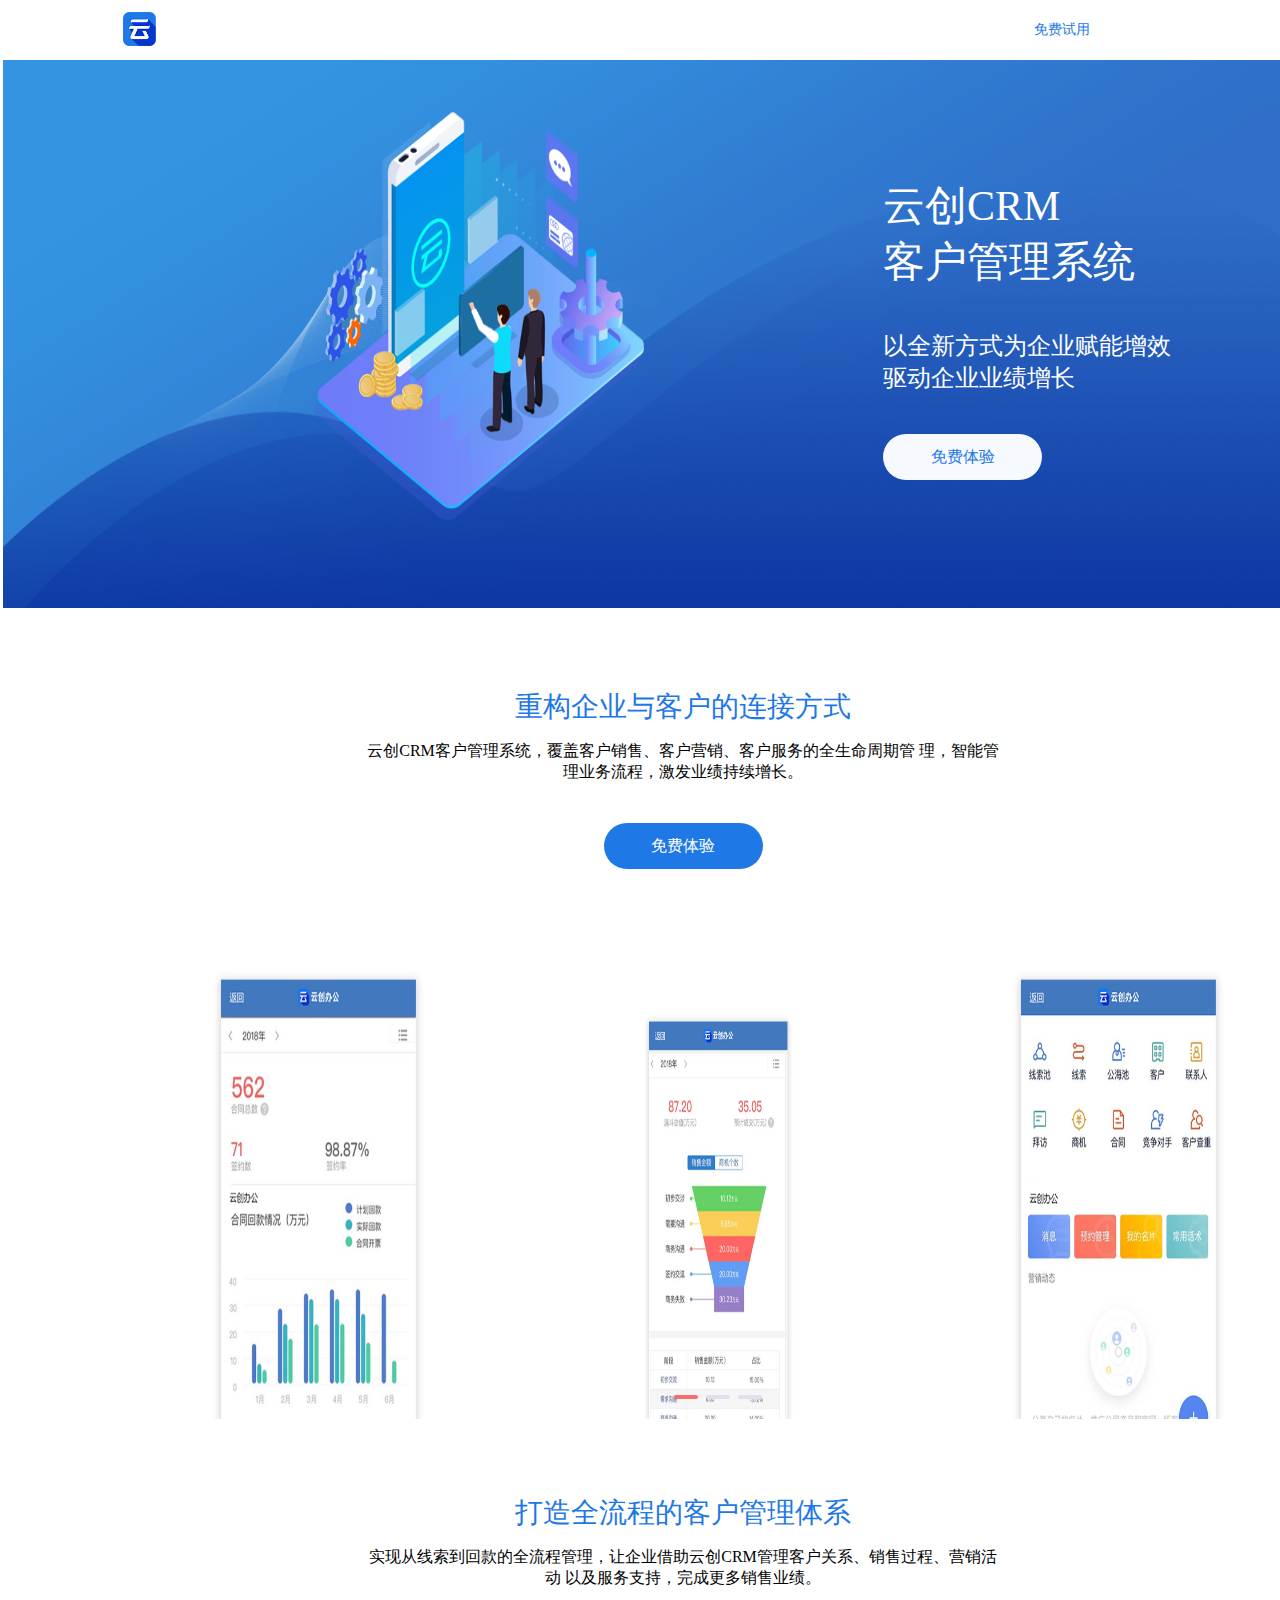
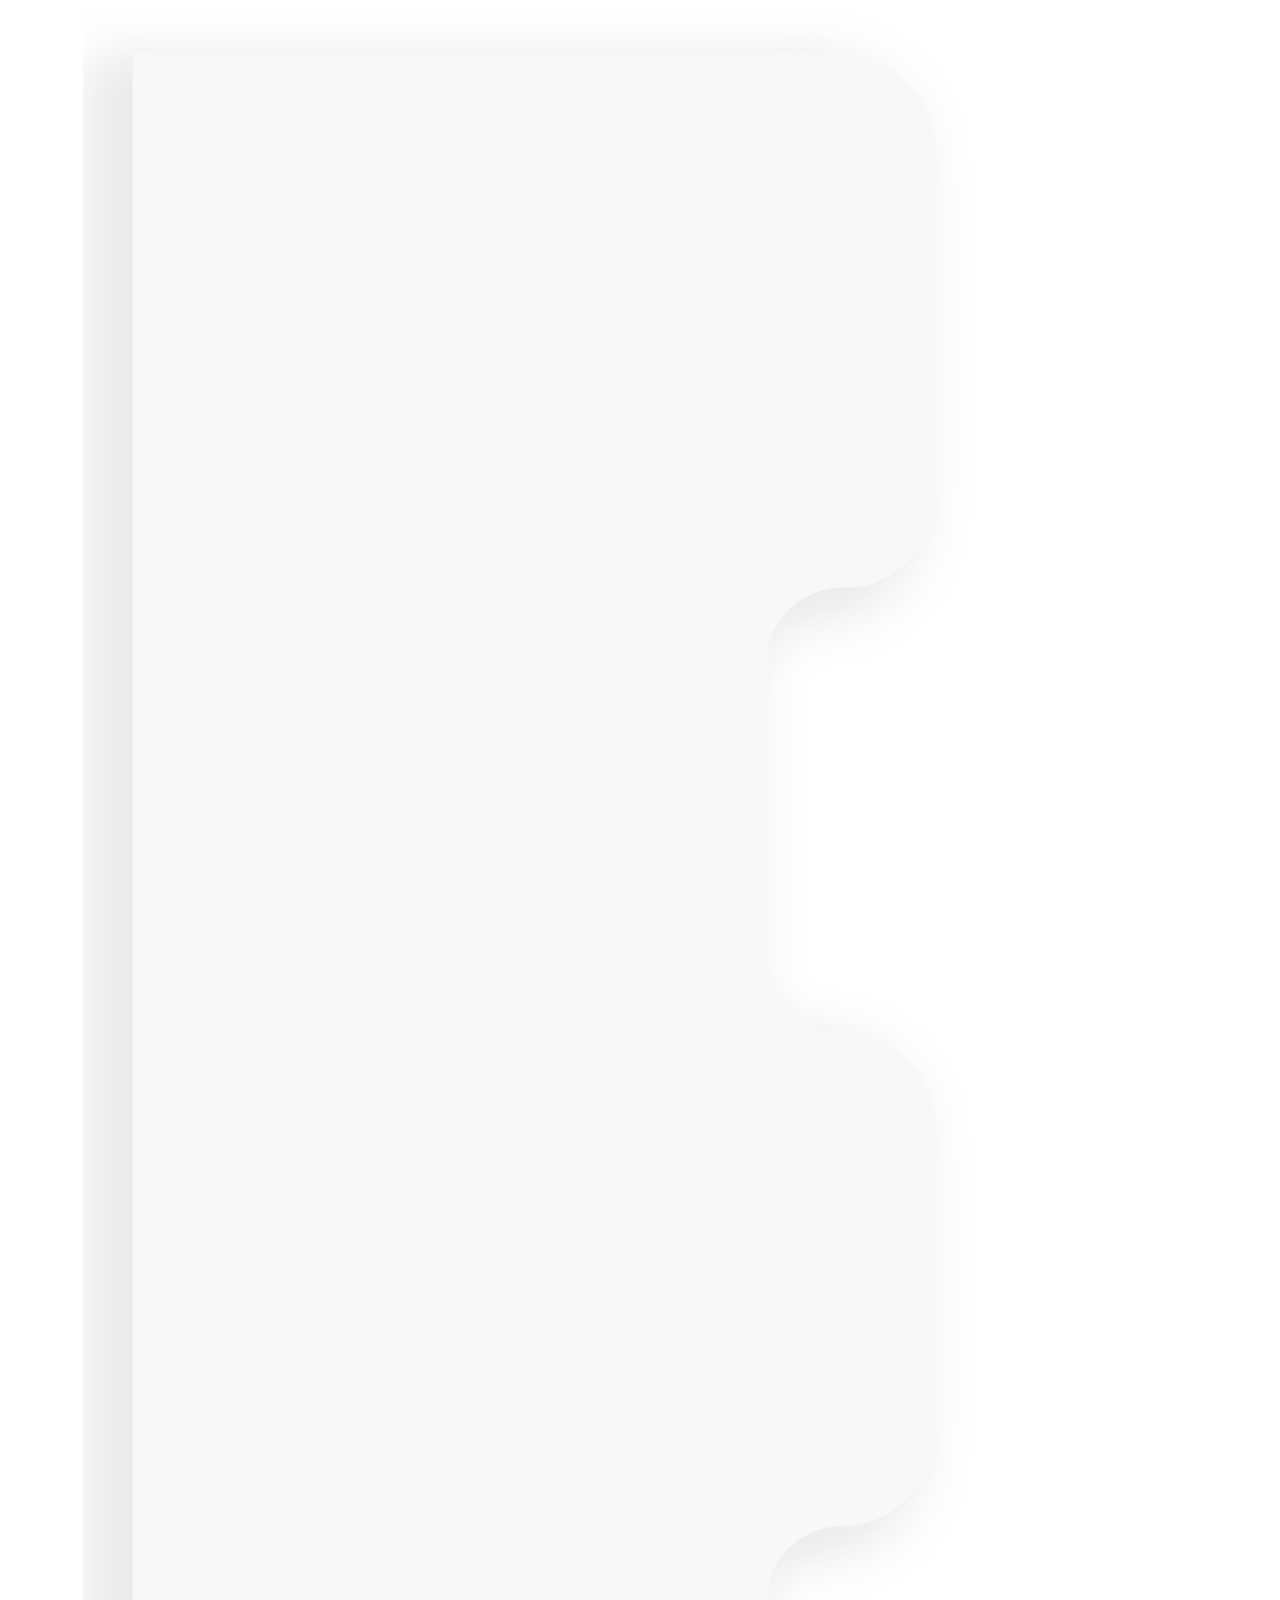
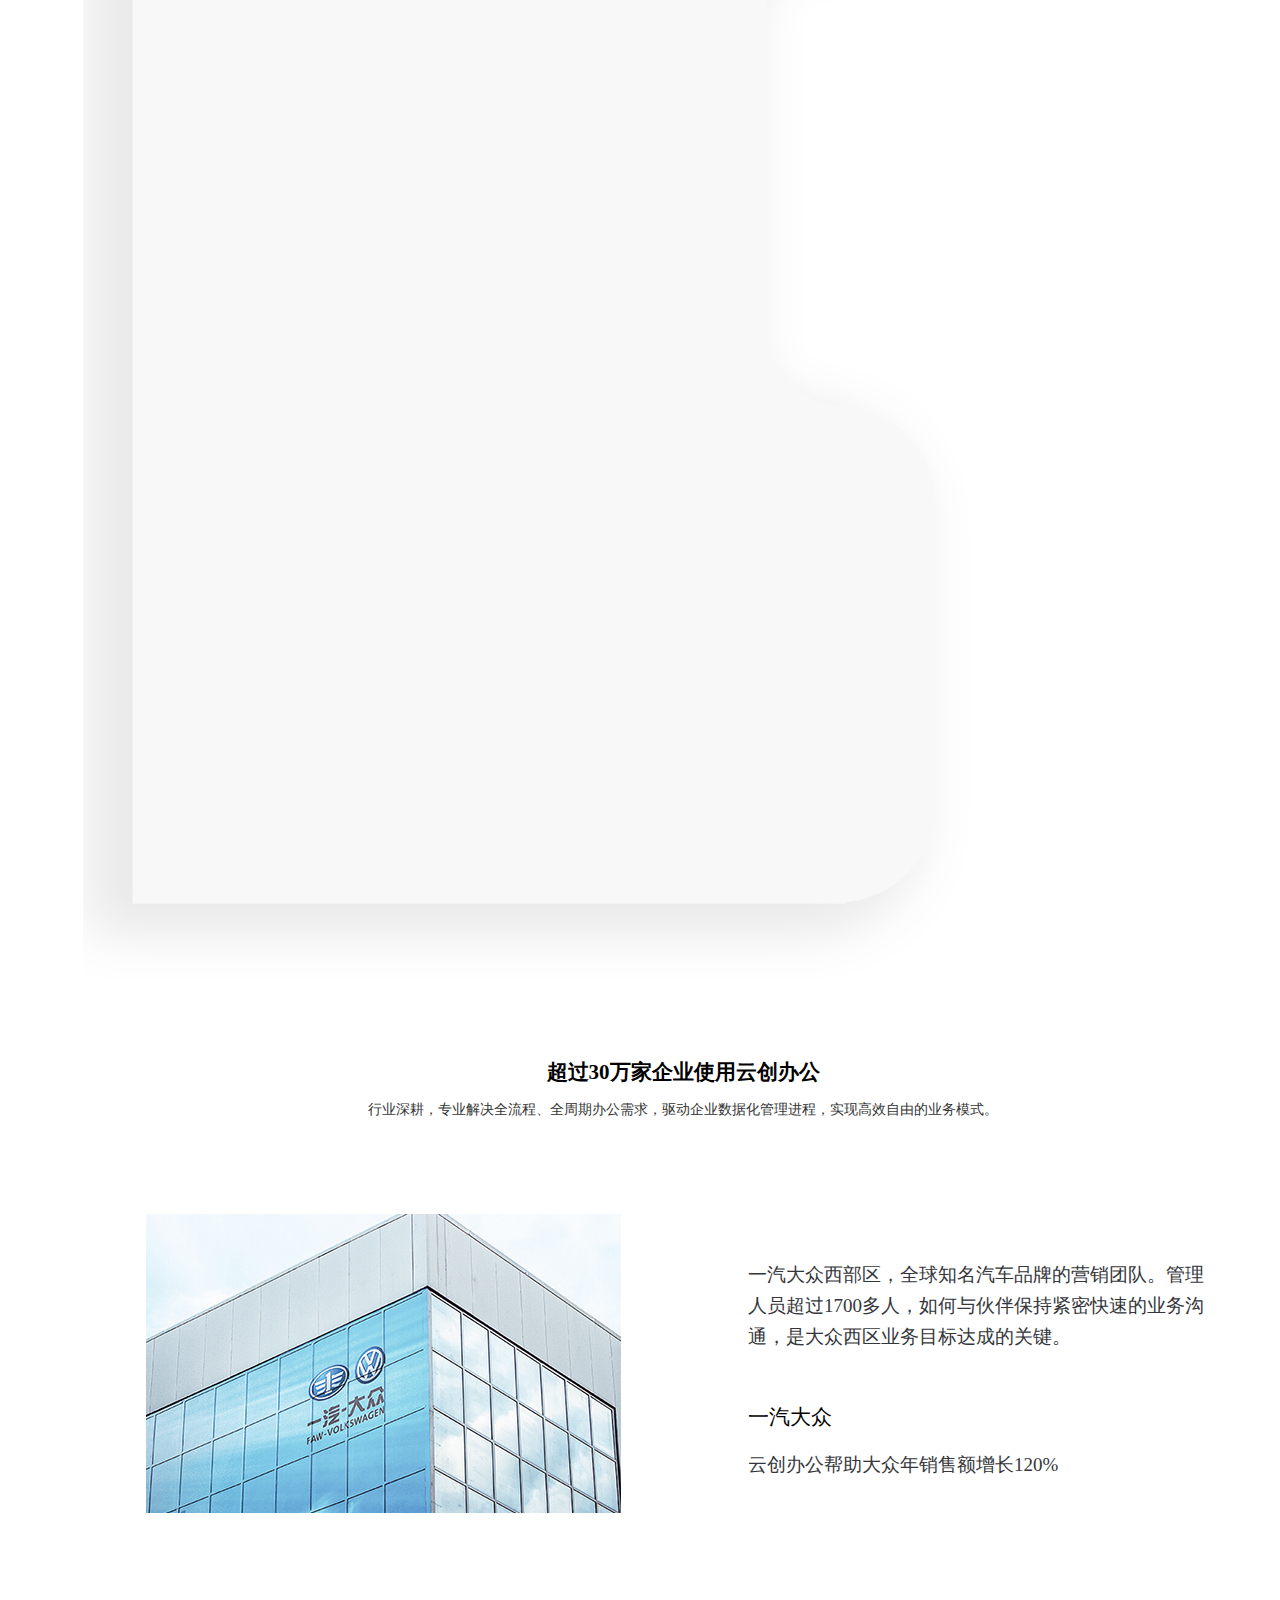
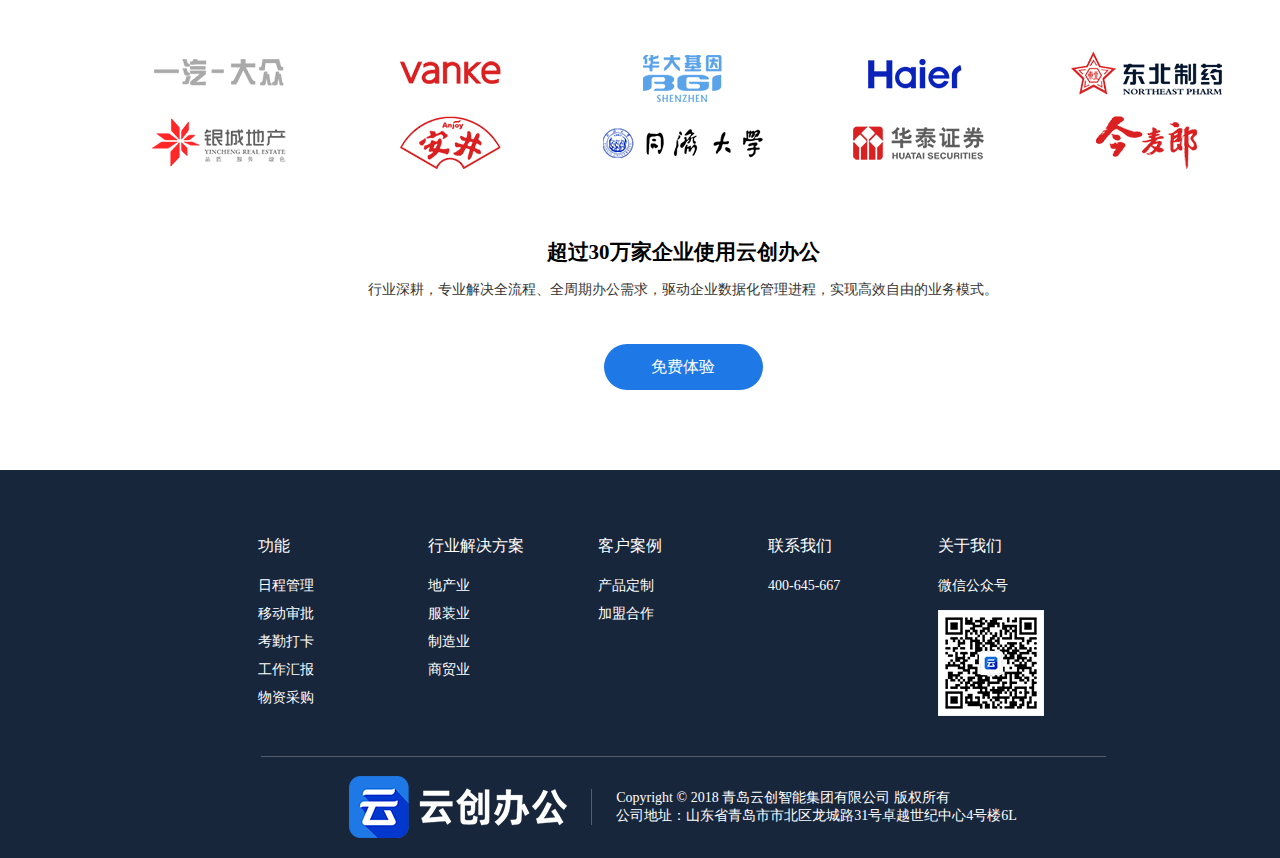
==== CRM.html @ 9870f07f "改布局" ====
<!DOCTYPE html>
<html lang="en">

<head>
    <meta charset="UTF-8">
    <meta name="viewport" content="width=device-width, initial-scale=1.0">
    <meta http-equiv="X-UA-Compatible" content="ie=edge">
    <title>Document</title>
    <link rel="stylesheet" href="css/animate.min.css">
    <link rel="stylesheet" href="css/contentStyle_pc.css">
    <link rel="stylesheet" href="css/swiper.min.css">
    <link rel="stylesheet" href="css/OA.css">
    <link rel="stylesheet" href="css/OA_header.css">
    <link rel="stylesheet" href="css/OA_footer.css">
    <link rel="stylesheet" href="css/style.css">
    <script src="js/swiper.min.js"></script>
    <script src="js/jquery-1.12.4.min.js"></script>
    <!-- <script src="js/swiper3.min.js"></script> -->
    <script src="js/global.js"></script>
    <style>

    </style>
</head>

<body>
    <div class="contianer">
        <div id="header" class="header">
        </div>
        <div class="content" style="background: url('./images/CRM/bg.png') no-repeat;background-size: 100% 100%;">
            <div class="content_title_box">
                <div class="content_title" style="right: 160px">
                    <h2>云创CRM</h2>
                    <h2>客户管理系统</h2>
                    <p>
                        以全新方式为企业赋能增效
                        <br /> 驱动企业业绩增长</p>
                    <a class="primary tiyan_btn" style="background:rgba(246,249,254,1);" href="#">免费体验</a>
                </div>
            </div>
        </div>
        <div class="carousel_bg" style="padding:0;padding-top:40px;position: relative;background: url('#')">
            <h2 class="primary">重构企业与客户的连接方式</h2>
            <p>云创CRM客户管理系统，覆盖客户销售、客户营销、客户服务的全生命周期管
                理，智能管理业务流程，激发业绩持续增长。</p>
            <a href="#" class="bg_primary tiyan_btn" style="color: #fff">免费体验</a>



            <div class="swiper-container-solution">
                <div class="selected-solution">
                    <div>
                        <div class="swiper-container">
                            <div class="solution-cardlist swiper-wrapper">
                                <div class="col-sm-4 swiper-slide" style="padding:0 20px">
                                    <div class="solution-card">
                                        <img src="images/CRM/CRM1.png" width="100%">
                                    </div>
                                </div>
                                <div class="col-sm-4 swiper-slide" style="padding:0 20px">
                                    <div class="solution-card" style="padding:0 20px">
                                        <img src="images/CRM/CRM2.png" width="100%">
                                    </div>
                                </div>
                                <div class="col-sm-4 swiper-slide" style="padding:0 20px">
                                    <div class="solution-card">
                                        <img src="images/CRM/CRM3.png" width="100%">
                                    </div>
                                </div>
                            </div>
                            <div class="swiper-pagination solution-pagination"></div>
                        </div>
                    </div>
                </div>
            </div>
            <!-- <div class="swiper-container">
                    <div class="swiper-wrapper">
                        <div class="swiper-slide"><img src="images/CRM/CRM1.png" alt="" width="100%"></div>
                        <div class="swiper-slide"><img src="images/CRM/CRM2.png" alt="" width="100%"></div>
                        <div class="swiper-slide"><img src="images/CRM/CRM3.png" alt="" width="100%"></div>
                    </div>
                     如果需要分页器  
                    <div class="swiper-pagination"></div>
                </div> -->


            <h2 class="primary">打造全流程的客户管理体系</h2>
            <p>实现从线索到回款的全流程管理，让企业借助云创CRM管理客户关系、销售过程、营销活动
                以及服务支持，完成更多销售业绩。</p>
            <script>
                $(function () {
                    new Swiper(".swiper-container", {

                        //默认功能属性
                        speed: 300,
                        slidesPerView: 3,
                        spaceBetween: 0,
                        slidesPerGroup: 1,
                        loop: true,
                        autoplay: true,

                        //分页索引
                        pagination: {
                            el: ".swiper-pagination",
                            clickable: true
                        }
                    });
                })
                
                // var mySwiper = new Swiper('.swiper-container', {
                //     // direction: 'vertical', // 垂直切换选项
                //     loop: true, // 循环模式选项
                //     autoplay: true,
                //     // 如果需要分页器
                //     pagination: {
                //         el: '.swiper-pagination',
                //         type: 'bullets',
                //         progressbarOpposite: true,
                //     },

                //     // 如果需要前进后退按钮
                //     navigation: {
                //         nextEl: '.swiper-button-next',
                //         prevEl: '.swiper-button-prev',
                //     },
                //     // slidesOffsetBefore : 100,
                //     slidesPerView: 2,
                //     centeredSlides: true,
                //     onSlideChangeEnd: function (swiper) {
                //         alert(swiper.activeIndex) //切换结束时，告诉我现在是第几个slide
                //     }
                // })
            </script>
        </div>
        <div class="OA_detail_container">
            <div class="OA_detail"
                style="background: url('./images/index/reserve.png') no-repeat 0% 0%;background-size: 80% 100%;">
                <div class="OA_card OA_reverse">
                    <div class="OA_card_left opcity" id="rightout1">
                        <img src="images/CRM/left1.png">
                        <h2 class="OA_title">客户信息</h2>
                        <p class="OA_subtitle">集中管理更安全</p>
                        <p class="OA_content">
                            客户360°全景画像，可集中管理客户
                            以及相关联系人，方便分析销售机会
                        </p>
                    </div>
                    <div class="opcity" id="leftout1">
                        <img src="images/CRM/right1.png">
                    </div>
                </div>

                <div class="OA_card OA_reverse">
                    <div class="opcity" id="rightout2">
                        <img src="images/CRM/right2.png">
                    </div>
                    <div class="OA_card_left opcity" id="leftout2">
                        <img src="images/CRM/left2.png">
                        <h2 class="OA_title">销售线索</h2>
                        <p class="OA_subtitle">智能寻找有效率</p>
                        <p class="OA_content">
                            自动化追踪线索发展进度，寻找并审
                            查线索，全程可追溯，提升销售效率
                        </p>
                    </div>

                </div>
                <div class="OA_card OA_reverse">
                    <div class="OA_card_left opcity" id="rightout3">
                        <img src="images/CRM/left3.png">
                        <h2 class="OA_title">销售商机</h2>
                        <p class="OA_subtitle">有效跟踪推进快</p>
                        <p class="OA_content">自定义客户标签，有效追踪商机进展，
                            推进快速结单，实现销售精细化管理 </p>
                    </div>
                    <div class="OA_card_right opcity" id="leftout3">
                        <img src="images/CRM/right3.png">
                    </div>
                </div>
                <div class="OA_card OA_reverse">
                    <div class="opcity" id="rightout4">
                        <img src="images/CRM/right4.png">
                    </div>
                    <div class="OA_card_left opcity" id="leftout4">
                        <img src="images/CRM/left4.png">
                        <h2 class="OA_title">快速跟进</h2>
                        <p class="OA_subtitle">客户服务有节奏</p>
                        <p class="OA_content">可设置工作流规则，快速响应来自
                            客户的服务
                            请求，流程自动化，更易把控销售节奏</p>
                    </div>

                </div>
                <div class="OA_card OA_reverse">
                    <div class="OA_card_left opcity" id="rightout5">
                        <img src="images/CRM/left5.png">
                        <h2 class="OA_title">订单管理</h2>
                        <p class="OA_subtitle">结单回款有保障</p>
                        <p class="OA_content">可灵活创建管理订单，追溯历史
                            数据，确保产品交付和数据准确
                            推进快速结单 </p>
                    </div>
                    <div id="leftout5" class="opcity">
                        <img src="images/CRM/right5.png">
                    </div>
                </div>
            </div>
        </div>
        <div id="footer"></div>
    </div>
</body>

</html>
---- css/contentStyle_pc.css ----
/*@font-face {*/
/*  font-family: 'azoft-sans';*/
/*  src: url('../fonts/azoft-sans.ttf');*/
/*  src: url('../fonts/azoft-sans.ttf') format('truetype')*/
/*}*/

/*@font-face {*/
/*  font-family: 'DIN';*/
/*  src: url('../fonts/DIN-Regular.otf');*/

/*}*/

/*@font-face {
  font-family: 'RockwellStd';
  src: url('../fonts/RockwellStd.otf');
  src: url('../fonts/RockwellStd.otf') format('otf')
}*/

body,div,dl,dt,dd,ul,ol,li,h1,h2,h3,h4,h5,h6,pre,code,form,fieldset,legend,input,button,textarea,p,blockquote,th,td {
  margin: 0;
  padding: 0;
}

html,
body {
  position: relative;
  height: 100%;
  font-family: "Microsoft YaHei", "微软雅黑";
  font-weight: 100;
}

body {
  font-size: 14px;
  color: #333;
  min-width: 1366px;
  margin: 0;
  padding: 0;
}
.main{
  margin: 0 auto;
  min-width: 1200px;
}
li {
  list-style: none
}

img {
  border: 0;
  vertical-align: middle
}

table {
  border-collapse: collapse;
  border-spacing: 0
}

p {
  word-wrap: break-word
}

a {
  color: #fff;
  text-decoration: none;
}

a:hover {
  text-decoration: none;
}

.fl {
  float: left;
}

.fr {
  float: right;
}

.clear:after {
  display: block;
  clear: both;
  content: "";
  visibility: hidden;
  height: 0
}

.clearfix:after {
  content: ".";
  display: block;
  height: 0;
  clear: both;
  visibility: hidden;
}

.clearfix {
  *zoom: 1;
}
.first_banner{ width:100%; height:900px; margin:0 auto; position:relative; overflow:hidden; }
.wisdom_box{ width: 100%;background-image:url(../images/wisdom_bg.png);
  background-repeat:no-repeat;background-position:center center; }
.wisdom_box .internal{ width: 90%; margin: 0 auto; padding: 40px 0 60px 0;}
.wisdom_box .internal h1{color: #000; font-size: 50px; font-weight: normal; text-align: center; padding: 30px 0;}
.wisdom_box .internal .i_list{ width: 100%; margin: 0 auto; padding: 40px 0; overflow: hidden;}
.wisdom_box .internal .i_list ul{}
.wisdom_box .internal .i_list ul li{ width: 20%; padding: 35px 0; float: left;}
.wisdom_box .internal .i_list ul li p{ width: 50%; height: 100px; margin: 0 auto; text-align: center;
  -webkit-display:flex;
  display:flex;
  -webkit-align-items:center;
  align-items:center;
  -webkit-justify-content:center;
  justify-content:center;
}
.wisdom_box .internal .i_list ul li p img{
  transition: all 0.3s linear;
  -webkit-transform: rotateY(0deg);
  -moz-transform: rotateY(0deg);
  -ms-transform: rotateY(0deg);
  transform: rotateY(0deg);
}
.wisdom_box .internal .i_list ul li p:hover img{
  transition: all 0.3s linear;
  -webkit-transform: rotateY(180deg);
  -moz-transform: rotateY(180deg);
  -ms-transform: rotateY(180deg);
  transform: rotateY(180deg);
}
.wisdom_box .internal .i_list ul li span{ width: 100%; margin: 0 auto; padding-top: 15px; font-size: 30px; color: #737B86; display: block; text-align: center;}
.wisdom_box .wis_btn{ background-color: #3171CF; width: 250px; margin: 0 auto; padding: 10px; text-align: center;}
.wisdom_box .wis_btn label{ margin: 0 auto; padding-left: 60px; font-size: 30px;background-image:url(../images/jiantou.png);
  background-repeat:no-repeat;background-position:6px 6px; background-size:45px 28px; color: #fff;}
.advantage_box{ width: 100%; height: 924px; margin: 0 auto; overflow: hidden;}
.advantage_box h1{ text-align: center; font-size: 50px; font-weight: normal; padding: 30px 0;}

.advantage_box .swiper-pagination-bullet{ width: 15px; height:15px;border-radius:100%; margin: 20px 15px !important; opacity:.7; background-color: #fff;}
.advantage_box .swiper-pagination-bullet.swiper-pagination-bullet-active{ background-color: #16d0ff;}
.advantage_box .swiper-pagination{left: 50px; padding-top: 20%; right: auto; top: 0; height: 100%;
transform:translate3d(0,0%,0);
-webkit-transform:translate3d(0,0%,0);
  /*-webkit-display:flex;*/
  /*display:flex;*/
  /*-webkit-align-items:center;*/
  /*align-items:center;*/

}
.advantage_box .swiper-pagination:before{border-right:1px solid #fff; position: absolute;width:2px; height:100%; top:0px; left:20px;content: "";}
#swiper1 .swiper-slide .s_left{ width: 55%; padding-right: 100px; height:100%;
  -webkit-display:flex;
  display:flex;
  -webkit-align-items:center;
  align-items:center;

}
#swiper1 .swiper-slide .s_left .content{ width: 100%; display: block; color: #fff;}
#swiper1 .swiper-slide .s_left .content h1{ width: 100%; text-align: right; font-size: 50px; font-weight: normal;}
#swiper1 .swiper-slide .s_left .content h2{width: 100%;text-align: right; font-size: 30px; padding: 30px 0; font-weight: normal;}
#swiper1 .swiper-slide .s_left .content label{ float: right; border:1px solid #CFE0E8;  font-size: 30px; padding: 15px 40px; font-weight: normal;
  text-align: right;
}
.scenario_box{ width: 100%;  margin: 0 auto;}
.scenario_box h1{ text-align: center; font-size: 50px; font-weight: normal; padding: 30px 0;}


#swiper1 .swiper-slide{ padding: 0;}
.scenario_box #swiper3{ width: 100%; height: 900px; background-image:url(../images/scenario_bg.png);
  background-repeat:no-repeat;background-position:center center;}
.scenario_box #swiper3 .swiper-slide{ padding: 0;}
.scenario_box #swiper3 .internal .inte_left{ width: 55%; float: left;}
.scenario_box #swiper3 .internal .inte_left img{ width: 100%;}
.scenario_box #swiper3 .internal .inte_right{ width: 45%; float: left;}
.scenario_box #swiper3 .internal .inte_right h1{ margin-top: 20%; color: #1F242B; font-size: 60px; text-align: center;}
.scenario_box #swiper3 .internal .inte_right h2{ color: #1F242B; font-size: 36px; text-align: center;}

.solution_box{width: 100%; height:900px; margin-top: 50px; background-image:url(../images/solution_bg.png);
  background-repeat:no-repeat;background-position:center center;}
.solution_box h1{  padding: 70px 0 50px 0; color: #fff; font-size: 50px; text-align: center; font-weight: normal;}
.solution_box .sol_list{ width: 1200px; margin: 120px auto 0 auto; overflow: hidden;}
.solution_box .sol_list ul{}
.solution_box .sol_list ul li{ width: 23.333%; padding-left: 10%; float: left;}
.solution_box .sol_list ul li h1{ text-align: left; padding: 0; font-size: 70px;}
.solution_box .sol_list ul li h2{ text-align: left; color: #fff; font-size: 30px; font-weight: normal;}

.s_box{ width: 90%; margin: 100px auto 0 auto; }
#swiper4{ width: 96%; height: 210px;padding: 50px 2%;}
#swiper4 .s_box{ width: 80%; margin: 0 auto;}
#swiper4 .swiper-wrapper{ width: 100%; height: 209px; margin:0 auto;}
#swiper4 .swiper-wrapper .swiper-slide{ padding: 0;}
#swiper4 .swiper-wrapper .swiper-slide img{ width: 100%;}
#swiper4 .swiper-pagination{ bottom:0px !important;}
#swiper4 .swiper-button-prev, #swiper4 .swiper-container-rtl .swiper-button-next{ left: 0;}
#swiper4 .swiper-button-next, #swiper4 .swiper-container-rtl .swiper-button-prev{ right: 0;}

.apply_box{ width: 100%;  margin: 0 auto; padding-bottom: 50px;}
.apply_box h1{ text-align: center; font-size: 50px; font-weight: normal; padding: 30px 0;}
.apply_box .apply_list{ width: 90%; margin: 0 auto; padding: 70px 0; overflow: hidden;}
.apply_box .apply_list ul{}
.apply_box .apply_list ul li{ float: left; width: 20%; position: relative;}
.apply_box .apply_list ul li:before{border-top:3px dashed #5F636E; position: absolute;width:100px; top:40px; left:-11%;content: "";}
.apply_box .apply_list ul li:first-child:before{ border-top:none;}
.apply_box .apply_list ul li h1{ font-size: 30px; text-align: center;}
.apply_box .apply_list ul li p{ margin: 0 auto; text-align: center; height: 125px;}
.apply_box .apply_list ul li p img{
  transition: all 0.3s linear;
  -webkit-transform: rotateY(0deg);
  -moz-transform: rotateY(0deg);
  -ms-transform: rotateY(0deg);
  transform: rotateY(0deg);
}
.apply_box .apply_list ul li p:hover img{
  transition: all 0.3s linear;
  -webkit-transform: rotateY(180deg);
  -moz-transform: rotateY(180deg);
  -ms-transform: rotateY(180deg);
  transform: rotateY(180deg);
}

.apply_box label{ width: 200px; background-color: #3171CF; color: #fff; display: block; text-align: center; margin: 0 auto; border:1px solid #CFE0E8;  font-size: 30px; padding: 15px 40px; font-weight: normal;}
.foot_nav{ width: 100%; padding: 60px 0; background-color: #F8F8F8; overflow: hidden;}
.foot_nav .foot_list{ width: 1200px; margin: 0 auto;}
.foot_nav .foot_list ul{}
.foot_nav .foot_list ul li{ width: 25%; float: left; text-align: center; color: #1D1E27; font-size: 30px; position: relative;}
.foot_nav .foot_list ul li:before{border-right:2px solid #1D1E27; height: 30px; position: absolute; top:7px; left:0%;content: "";}
.foot_nav .foot_list ul li:first-child:before{ border-right:none;}

.foot_box{ width: 100%; background-color: #2D478B;}
.foot_box .foot_list{ width: 940px; padding: 20px 0; margin: 0 auto; overflow: hidden;}
.foot_box .foot_list p{ float: left;}
.foot_box .foot_list h1{ float: left; font-size: 28px; margin-left: 50px; font-weight: normal; color: #fff;}


@media (max-width: 1441px) {

  .footer>h4>img,
  .bottomMsg>.tit>h5,
  .bottomMsg>.bottomList{
    transform: scale(0.7);
  }
  .video-head-content {
    transform:  translate(-50%,-50%) scale(0.7);
  }
  .saas_box{
    height: 600px;
  }
}

/*每个页面的公共样式*/
.common-content-box{
  width: 1200px;
  margin: 0 auto;
  /*position: relative;*/
}
---- css/OA.css ----
/*=============主题============================= */




/* =========header结束============== */

.content{
    width: 100%;
    height: 550px;
    margin: 0 auto;
}
.content_title_box{
    width: 1200px;
    height: 100%;
    margin: 0 auto;
    position: relative;
    padding: 0 40px;
    box-sizing: border-box;
}
.content_title_box .content_title{
    text-align: left;
    display: inline-block;
    width: 240px;
    height: auto;
    position: absolute;
    top: 120px;
}
.content_title_box .content_title h2{
    font-size:42px;
    font-family:Microsoft YaHei;
    font-weight:400;
    color:rgba(255,255,255,1);
    white-space: nowrap;
}
.content_title_box .content_title p{
    font-size: 24px;
    color: #fff;
    margin: 40px 0;
    white-space: nowrap;
}
.tiyan_btn{
    display: inline-block;
    width:159px;
    height:46px;
    border-radius:23px;
    text-align: center;
    line-height: 46px;
    font-size: 16px;
    font-weight: 400;
}
/* =============背景部分结束==================== */
.carousel_bg{
    width: 1200px;
    background: url('../images/OA/carousel_bg.png');
    background-size: 100% 100%;
    height: 730px;
    margin:  0 auto;
    margin-top: 40px;
    padding: 40px 70px 0px;
    text-align: center;
}
.carousel_bg h2{
    font-weight: 400;
    font-size: 28px;
    margin-bottom: 15px;
}
.carousel_bg p{
    font-size: 16px;
    color:rgba(1,1,1,1);
    font-weight: 300;
    width: 640px;
    margin: 0 auto;
    margin-bottom: 40px;
}
.carousel{
    width: 900px;
    height: 500px;
    margin: 0 auto;
    margin-top: 55px;
}
.swiper-container {
    width: 900px;
    height: 500px;
    margin: 0 auto;
    margin-top: 55px;
}  
/* ================================================ */
.OA_detail_container,.brand_container{
    width: 100%;
    height: auto;
    min-width: 1200px;
    margin: 0 auto;
    margin-top: 200px;
    overflow: hidden;
}
.OA_detail{
    width: 1200px;
    margin: 0 auto;
    height: 100%;
    padding-top: 100px;
    overflow: hidden;
    margin-bottom: 80px;
}
.OA_card{
    padding-right: 120px;
    display: flex;
    justify-content: space-between;
    /* margin-bottom: 110px; */
    align-items: center;
    height: 500px;
}
.OA_reverse{
    flex-direction: row-reverse;
    padding-right:0px !important;
    padding-left: 120px !important;
}
.OA_card_left{
    width: 230px;
    text-align: left;
}
.OA_card .OA_card_right img{
    
}
.OA_card .OA_card_left .OA_title{
    font-size:28px;
    font-weight: 400;
    color: #000;
}
.OA_card .OA_card_left .OA_subtitle{
    color:rgba(30,120,230,1);
    font-size:18px;
    font-weight:400;
    margin:30px 0;
}
.OA_card .OA_card_left .OA_content{
    font-size: 16px;
    font-weight:300;
    color:rgba(1,1,1,1);
    line-height: 26px;
}
---- css/OA_header.css ----
.primary{
    color: #1E78E6
}
.bg_primary{
    background: #1E78E6
}

.opcity{
    opacity: 0;
}

*{
    box-sizing: border-box;
}
.contianer{
    box-sizing: border-box;
    width: 100%;
    min-width: 1200px;
    height: auto;
    margin: 0 auto;
    position: relative;
}
#header{
    width:1200px;
    min-width: 1200px;
    height: 58px;
}
.header{
    box-sizing: border-box;
    width:1200px;
    /* height: 56px; */
    margin:  0 auto;
    padding: 0 40px;
}
.header::after{
    content: "";
    display: block; 
    clear: both;
}
.header .logo_box{
    width: 120px;
    margin: 12px 0;
    float: left;
}
.header .logo_box img{
    width: 100%;
}
.menu_box{
    height: 100%;
    display: flex;
    float: left;

}
.menu_box>li{
    height: 100%;
    padding: 0 16px;
    line-height: 57px;
    font-size: 14px;
    color:#fff;
    position: relative;
    opacity: 0.5;
    font-weight: bold;
   
}
.menu_box>li:hover{
    opacity: 1;
}
.menu_box>li .blue_border{
    transition: all .5s linear;
    position: absolute;
    top: 0;
    left: 0;
    height: 2px;
    width: 0%;
    background: url("../images/index/border.png")
}
.phone{
    float: right;
    display: flex;
    height: 100%;
    align-items: center;
}
.phone a{
    display: inline-block;
    width:83px;
    height:28px;
    border:1px solid #fff;
    border-radius:14px;
    font-size: 14px;
    text-align: center;
    line-height: 28px;
}
.phone p{
    font-weight:400;
    height: 100%;
    line-height: 57px;
    margin-left: 30px;
    color: #fff;
}
.phone p i{
    width: 23px;
    height: 23px;
    display:inline-block;
    background: url(../images/OA/phone.png);
    background-size: 100% 100%;
    position: relative;
    top: 5px;
    margin-right: 7px;
    /* transform: scale(1.1) */
}
.hover_menu{
    width: 117px;
    /* height: 177px; */
    position: absolute;
    left: 0;
    top: 57px;
    background: url("../images/index/shoumebu.png") ;
    background-size: 100% 100%;
    padding: 13px 0 18px 0;
    z-index: 10;
    display: none;
}
.hover_menu>li{
    height: 28px;
    width: 100%;
    font-size:14px;
    font-family:Microsoft YaHei;
    font-weight:bold;
    color:rgba(0,0,0,1);
    line-height: 28px;
}
.hover_menu>li>a{
    margin-left: 29px;
    color: #000;
}
.hover_menu>li.show{
    background: #E5F0F7
}
.showmenu{
    display: block !important;
}
---- css/OA_footer.css ----
/* ================================== */
#footer{
    width: 100%;
    height: 1174px;
}
.brand_container{
    margin-top: 0;
}
.brand{
    width: 1200px;
    text-align: center;
    margin: 0 auto;
    
}
.brand_content{
    height: 364px;
    width: 100%;
    background: #fff;
    margin-top: 95px;
    display: flex;
}
.brand_content_img{
    width: 50%;
    height: 100%;
}
.brand_content_img img{

}
.brand_content_detail{
    width: 50%;
    height: 100%;
    padding: 45px 65px 0px;
    text-align: left;
}
.brand_content_detail .f_c,.brand_content_detail .f_s{
    line-height:31px;
    font-size:19px;
    font-weight:300;
    color:rgba(53,54,59,1);
}
.brand_content_detail .f_t{
    font-size:21px;
    font-family:Microsoft YaHei;
    font-weight:400;
    color:rgba(0,0,0,1);
    line-height:31px;
    margin-top: 50px;
    margin-bottom: 16px;
}
.brand_btn{
    margin:0 20px;
    margin-top: 60px;
    
}
.brand_btn  ul{
    width: 100%;
    display: flex;
    flex-wrap: wrap;
}
.brand_btn  ul li{
    width: 20%;
}
.brand_btn  ul li img{
    /* width: 100%; */
    cursor: pointer;
}
/* =================================== */
.footer{
    width: 100%;
    min-width: 1200px;
    background: rgba(24,38,60,1);
    height: 388px;
    margin: 0 auto;
    margin-top: 80px;
    padding: 60px 0;
}
.footer_detail{
    width: 850px;
    height: 226px;
    margin: 0 auto;
    display: flex;
    justify-content: space-between;
}
.fun{
    width: 20%;
    line-height: 2;
}
.fun li a{
    color: #fff;
    font-size: 14px
}
.fun li img{
    width: 106px;
    height: 106px;
    margin-top: 10px;
}
.fun li:first-child{
    margin-bottom: 10px;
}
.fun li:first-child a{
    font-size: 16px;
}

.record{
    width: 845px;
    border-top:1px solid rgba(255,255,255,.25);
    height: 100px;
    margin: 0 auto;
    display: flex;
    justify-content: center;
    align-items: center;
}
.record .rec{
    border-left: 1px solid rgba(255,255,255,.25);
    padding-left: 24px;
    color: #fff;
}
---- css/style.css ----
.col-sm-4{float:left;position:relative;width:33.33333333%}
.selected-solution{height:575px;}
.selected-solution>div{position:relative;width:1270px;margin:0 auto}
.selected-solution .swiper-container{height:500px;width:1200px;margin-top: 50px}
.selected-solution .layer-title{color:#393b40;padding:50px 0 30px;text-align:center;font-size:30px;letter-spacing:1.09px}
/*主体列表*/
.selected-solution .solution-cardlist{min-width:1200px;margin:20px auto 0}
.selected-solution .solution-cardlist .col-sm-4{padding:0 10px;top:0;transition:all .3s linear;box-sizing:border-box}
.selected-solution .solution-cardlist .col-sm-4 .solution-card{height:600px;background:#fff;border-radius:6px;text-align:left;overflow:hidden;transition:all .15s linear}
.selected-solution .solution-cardlist .col-sm-4 .solution-card img{width:100%;height:100%;transition:all .2s linear}
.cf:after,.cf:before{content:" ";display:table;line-height:0}
.cf:after{clear:both}
/*重置swiper*/
.swiper-container-horizontal>.swiper-pagination-bullets.solution-pagination{bottom:15px}
.solution-pagination .swiper-pagination-bullet{width:24px;height:4px;border-radius:100px;overflow:hidden;background:#dfe1f1;border:none;cursor:pointer;content:'';display:inline-block;box-sizing:border-box;opacity:1;vertical-align:middle}
.solution-pagination .swiper-pagination-bullet.swiper-pagination-bullet-active{background:#f66f6a;box-sizing:border-box}
.swiper-slide-active+div{
	transform: scale(0.8)
}
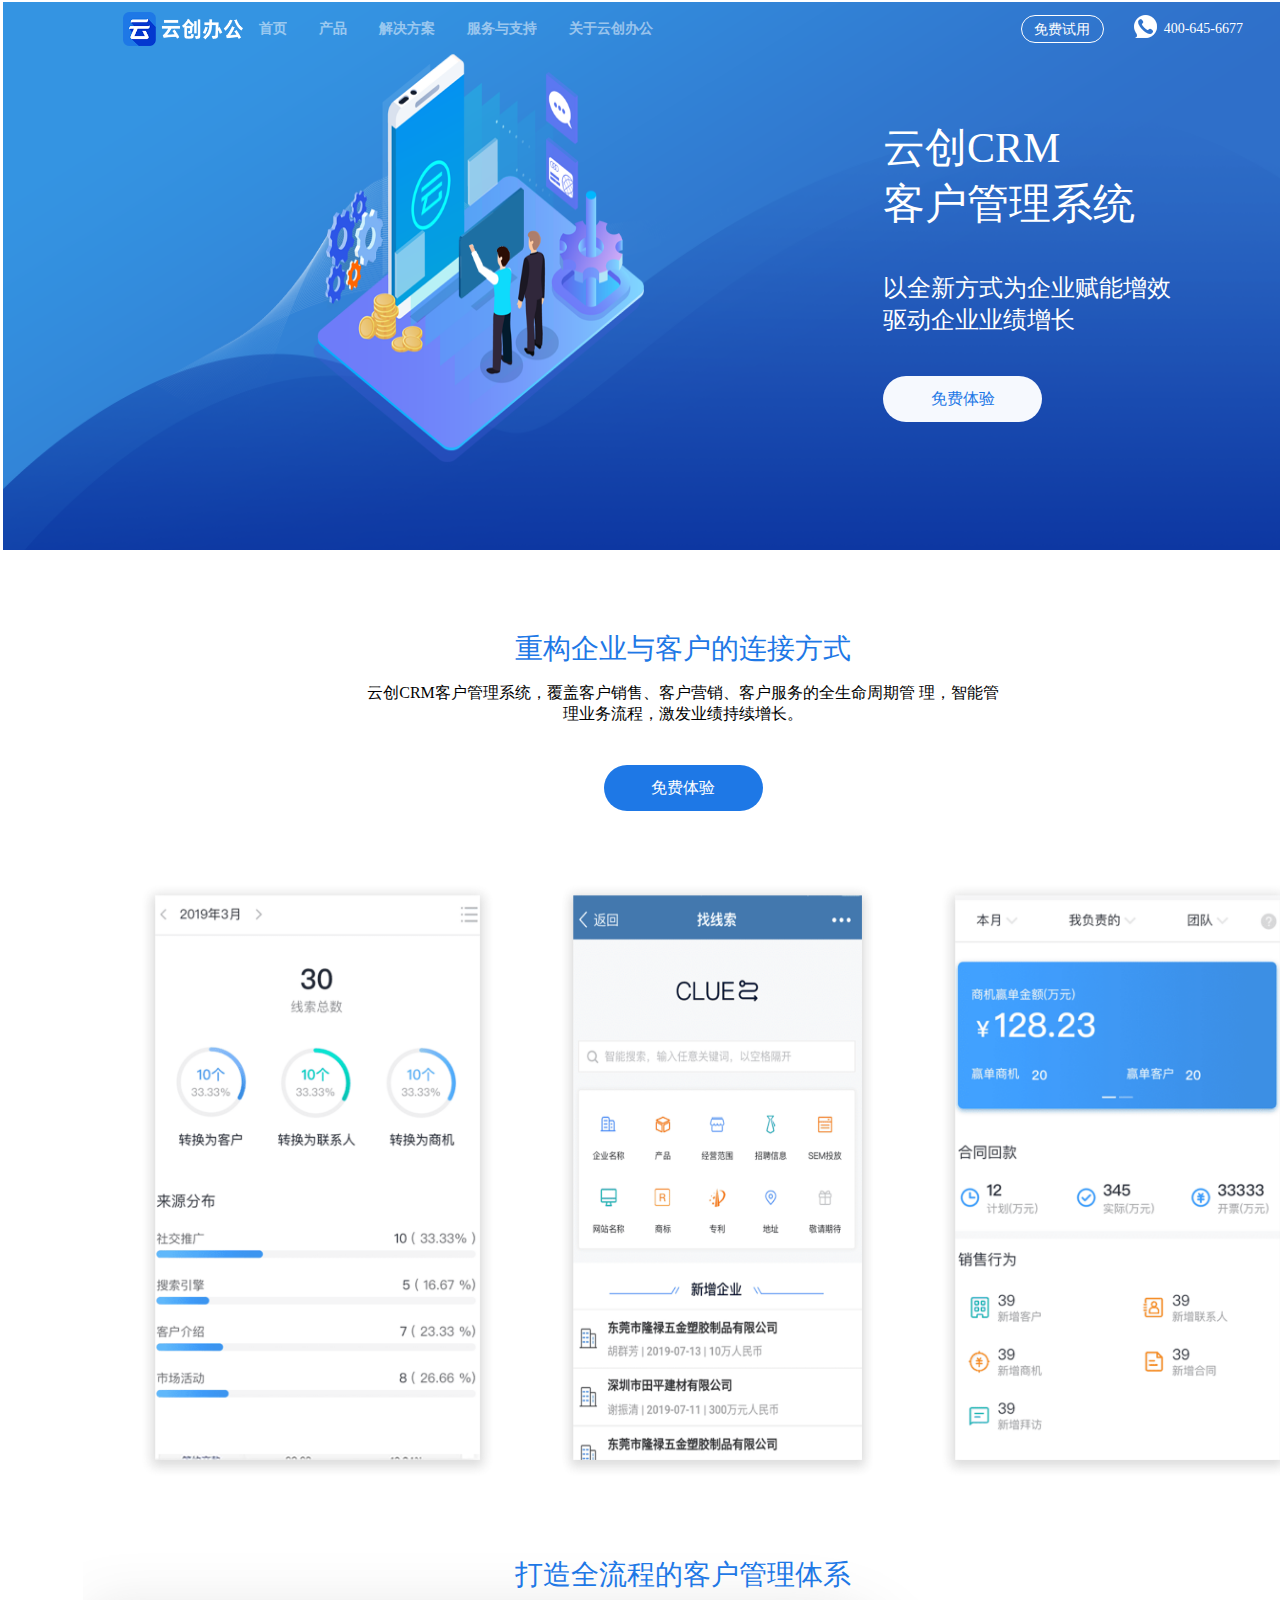
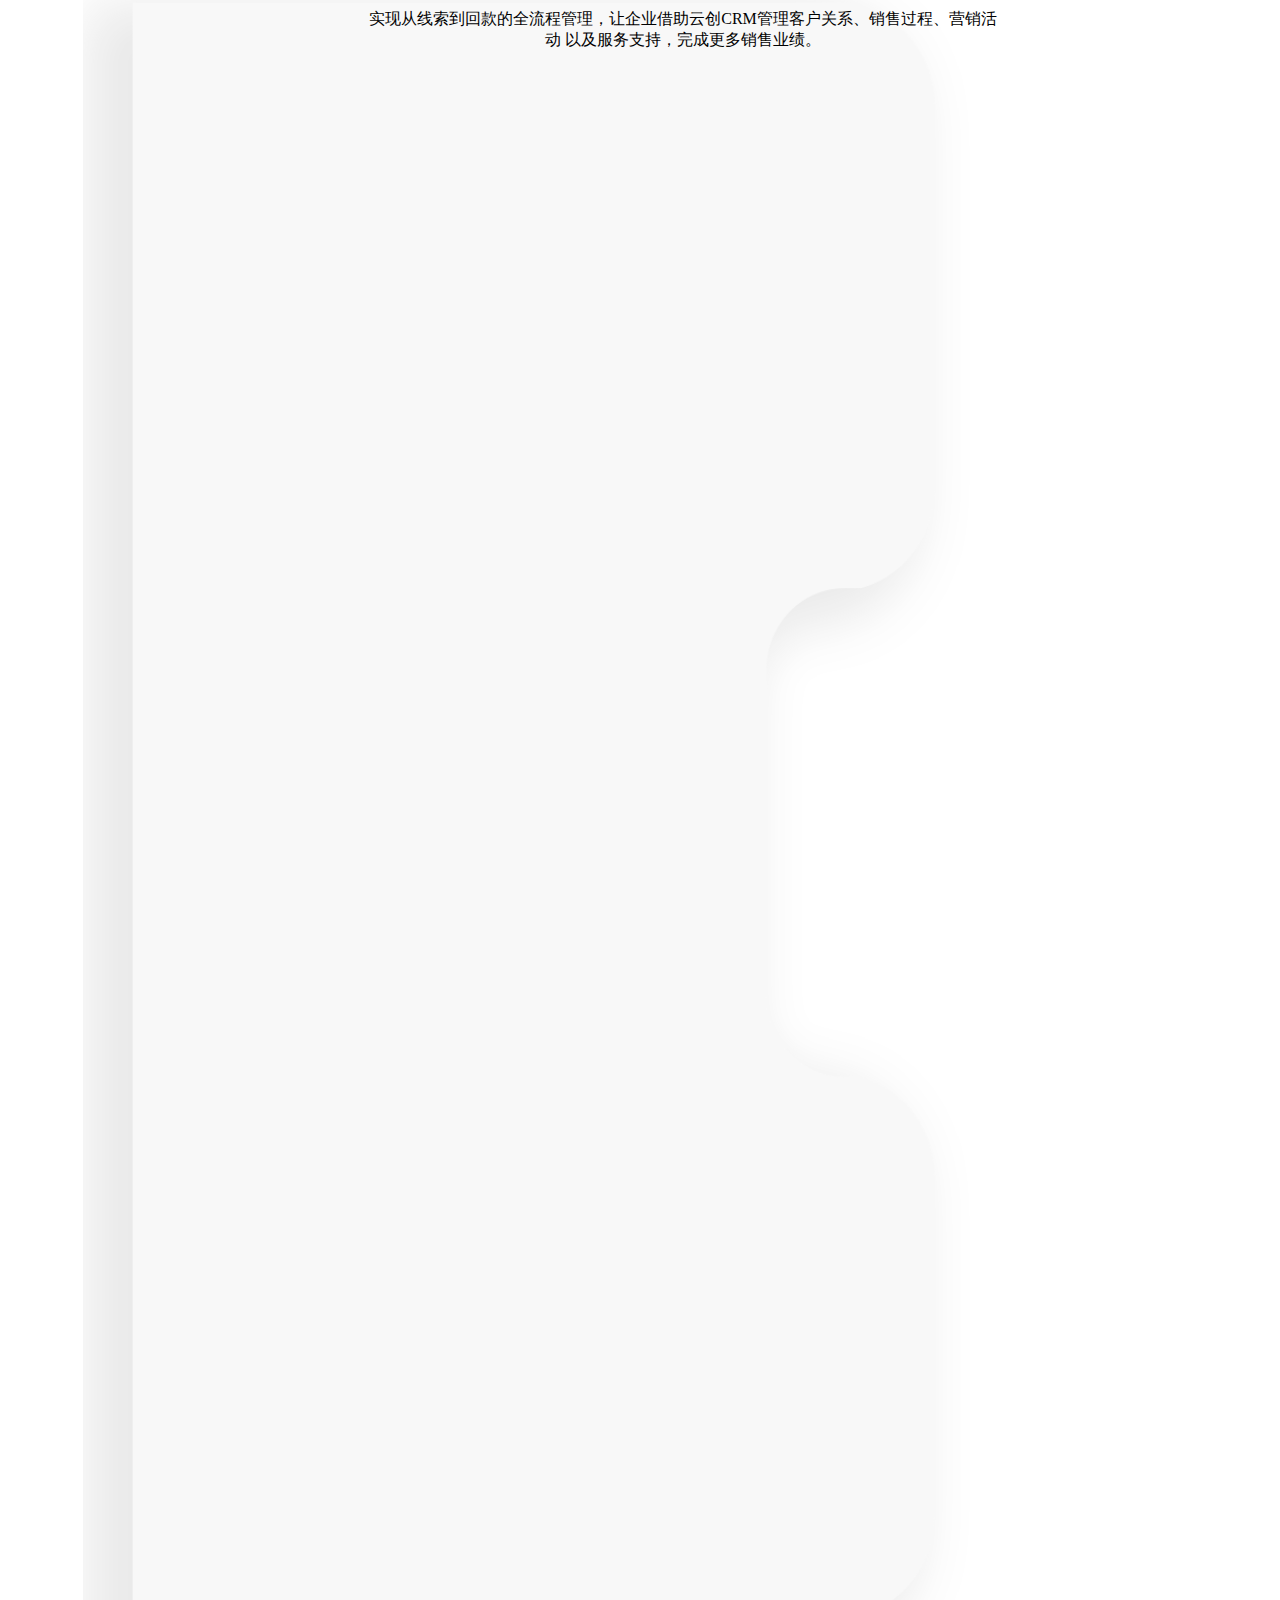
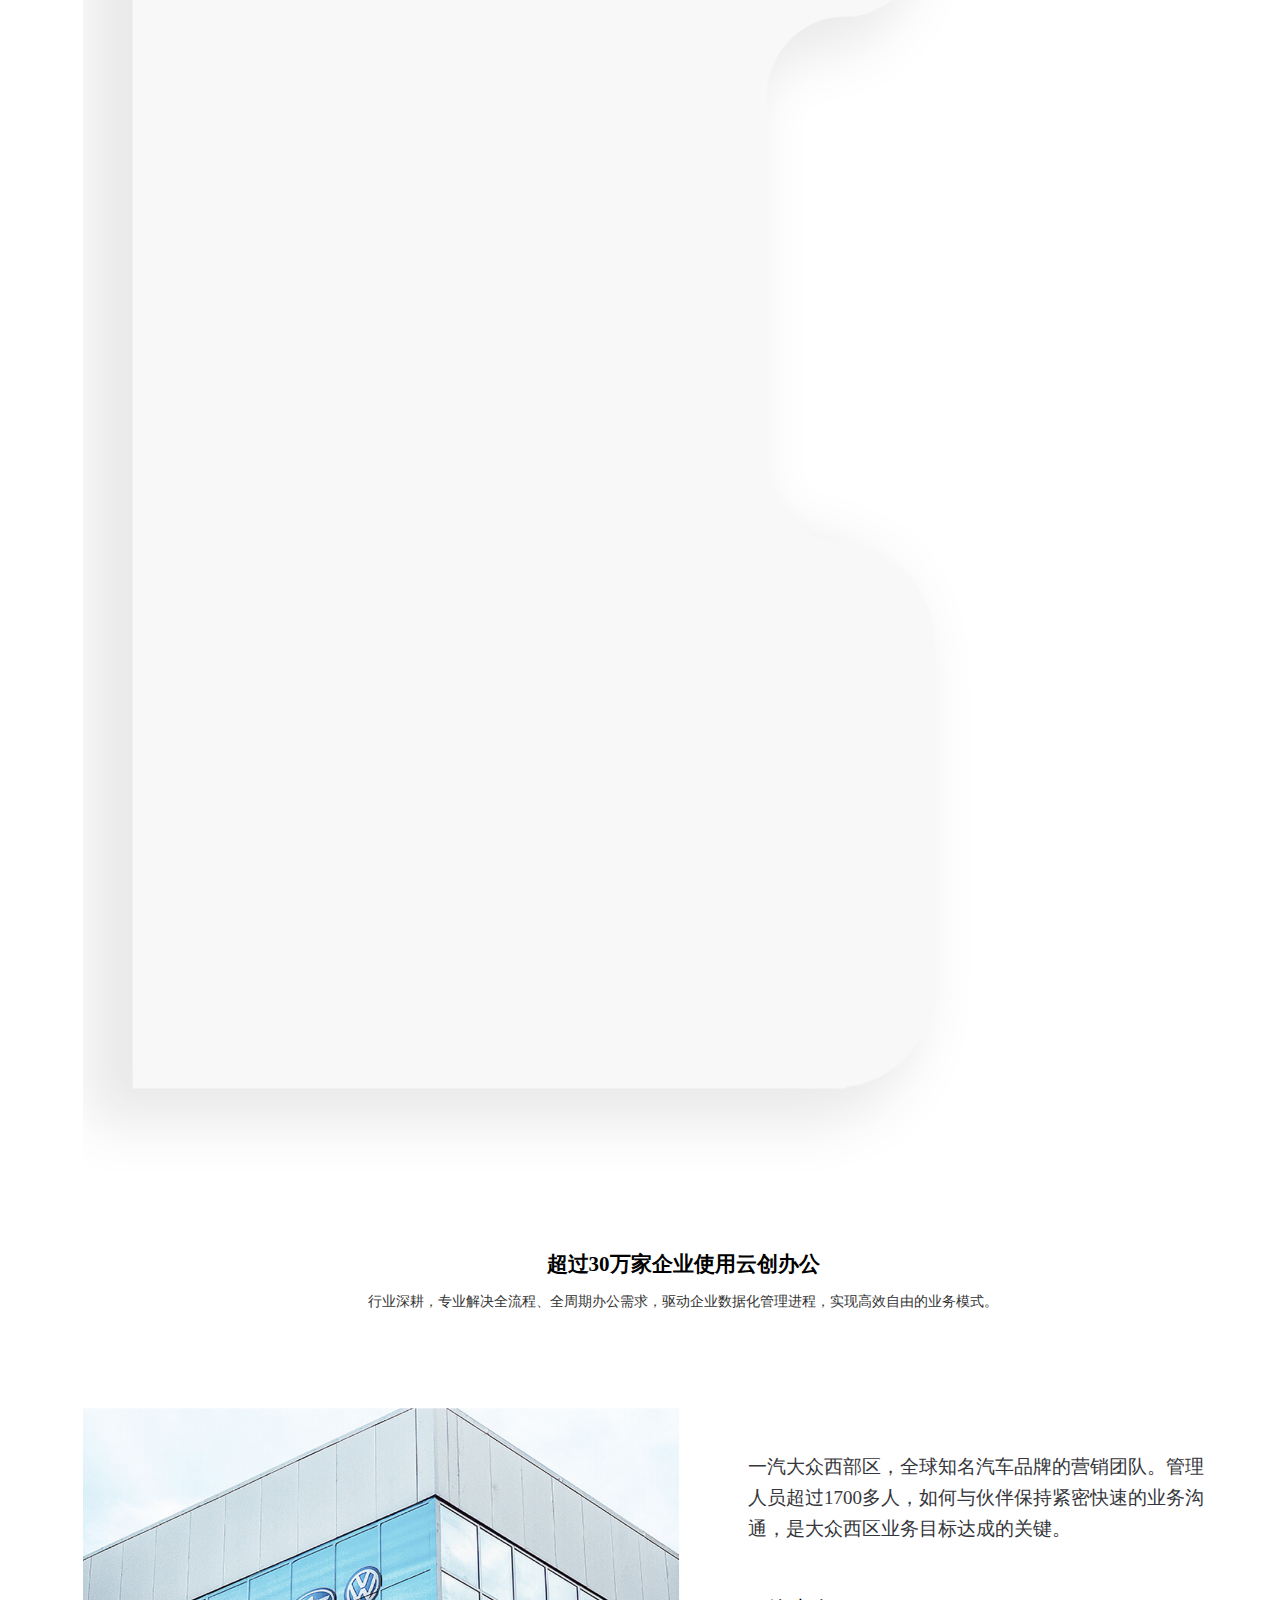
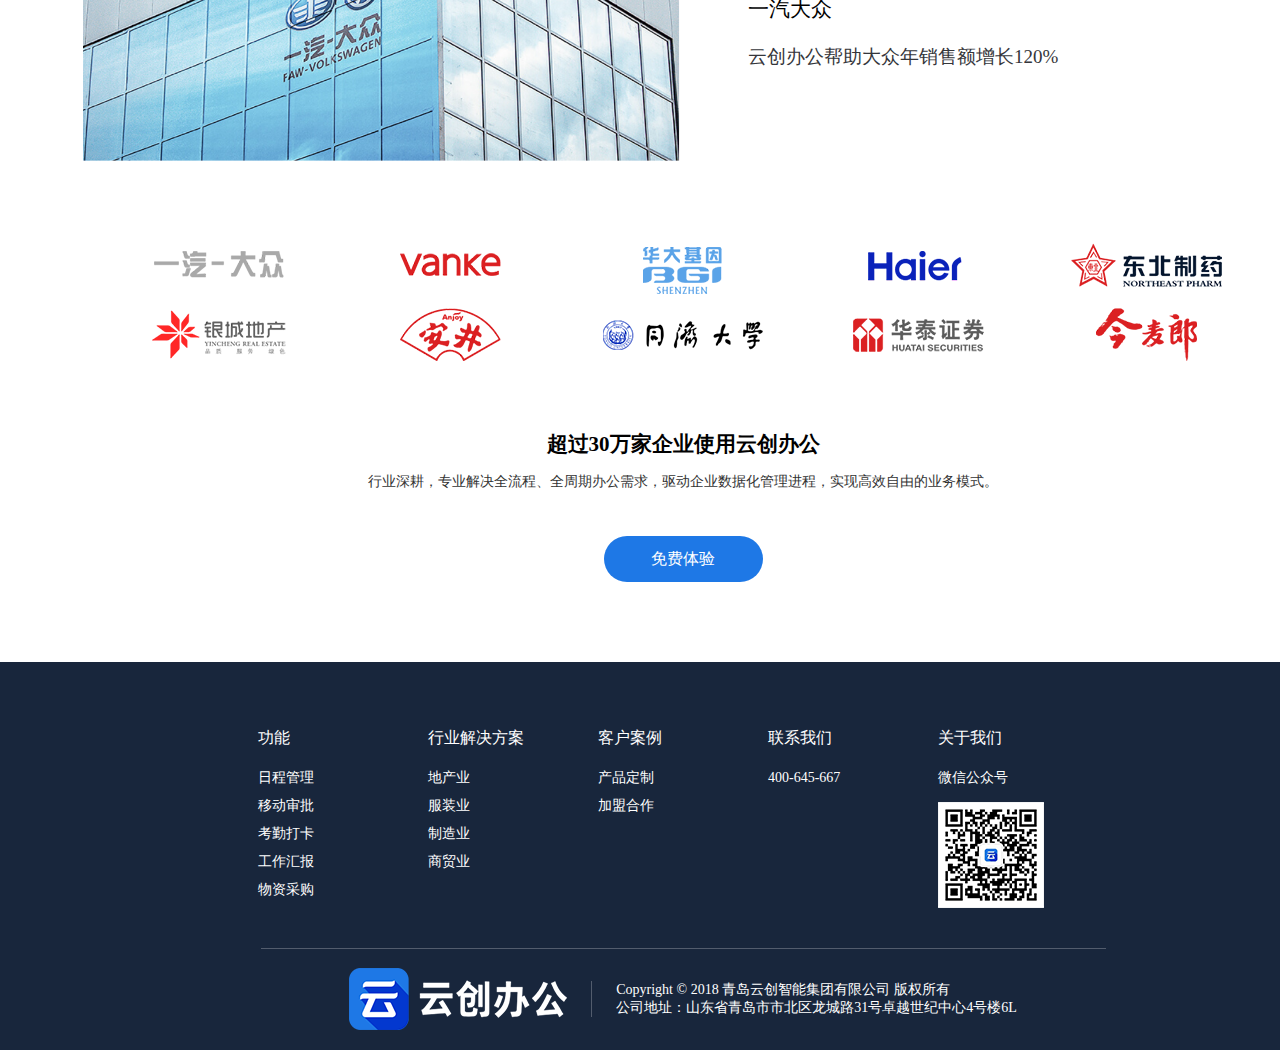
==== commit 82f929bb: "完工" ====
--- a/CRM.html
+++ b/CRM.html
@@ -18,7 +18,10 @@
     <!-- <script src="js/swiper3.min.js"></script> -->
     <script src="js/global.js"></script>
     <style>
-
+        .swiper-container{
+            overflow-x: hidden;
+            height: 100% !important;
+        }
     </style>
 </head>
 
@@ -43,10 +46,7 @@
             <p>云创CRM客户管理系统，覆盖客户销售、客户营销、客户服务的全生命周期管
                 理，智能管理业务流程，激发业绩持续增长。</p>
             <a href="#" class="bg_primary tiyan_btn" style="color: #fff">免费体验</a>
-
-
-
-            <div class="swiper-container-solution">
+            <div class="swiper-container-solution" style="margin-bottom: 120px">
                 <div class="selected-solution">
                     <div>
                         <div class="swiper-container">
@@ -67,7 +67,7 @@
                                     </div>
                                 </div>
                             </div>
-                            <div class="swiper-pagination solution-pagination"></div>
+                            <!-- <div class="swiper-pagination solution-pagination"></div> -->
                         </div>
                     </div>
                 </div>
@@ -81,8 +81,6 @@
                      如果需要分页器  
                     <div class="swiper-pagination"></div>
                 </div> -->
-
-
             <h2 class="primary">打造全流程的客户管理体系</h2>
             <p>实现从线索到回款的全流程管理，让企业借助云创CRM管理客户关系、销售过程、营销活动
                 以及服务支持，完成更多销售业绩。</p>
@@ -102,6 +100,9 @@
                         pagination: {
                             el: ".swiper-pagination",
                             clickable: true
+                        },
+                        onSlideChangeEnd: function(swiper){
+                            alert(swiper.activeIndex) //切换结束时，告诉我现在是第几个slide
                         }
                     });
                 })
--- a/css/OA.css
+++ b/css/OA.css
@@ -52,7 +52,7 @@
 /* =============背景部分结束==================== */
 .carousel_bg{
     width: 1200px;
-    background: url('../images/OA/carousel_bg.png');
+    background: #f7f7f7;
     background-size: 100% 100%;
     height: 730px;
     margin:  0 auto;
@@ -108,8 +108,9 @@
     justify-content: space-between;
     /* margin-bottom: 110px; */
     align-items: center;
-    height: 500px;
+    height: 550px;
 }
+
 .OA_reverse{
     flex-direction: row-reverse;
     padding-right:0px !important;
@@ -118,6 +119,9 @@
 .OA_card_left{
     width: 230px;
     text-align: left;
+}
+.OA_card div:not(.OA_card_left) img{
+    width: 80%;
 }
 .OA_card .OA_card_right img{
     
--- a/css/OA_header.css
+++ b/css/OA_header.css
@@ -31,6 +31,12 @@
     /* height: 56px; */
     margin:  0 auto;
     padding: 0 40px;
+    position: absolute;
+    top: 0;
+    left: 50%;
+    margin-left: -600px;
+    z-index: 999;
+     background: transparent;
 }
 .header::after{
     content: "";
--- a/css/OA_footer.css
+++ b/css/OA_footer.css
@@ -24,6 +24,8 @@
     height: 100%;
 }
 .brand_content_img img{
+    width: 100%;
+    height: 100%;
 
 }
 .brand_content_detail{
--- a/css/style.css
+++ b/css/style.css
@@ -14,6 +14,6 @@
 .swiper-container-horizontal>.swiper-pagination-bullets.solution-pagination{bottom:15px}
 .solution-pagination .swiper-pagination-bullet{width:24px;height:4px;border-radius:100px;overflow:hidden;background:#dfe1f1;border:none;cursor:pointer;content:'';display:inline-block;box-sizing:border-box;opacity:1;vertical-align:middle}
 .solution-pagination .swiper-pagination-bullet.swiper-pagination-bullet-active{background:#f66f6a;box-sizing:border-box}
-.swiper-slide-active+div{
+/* .swiper-slide-active+div{
 	transform: scale(0.8)
-}+} */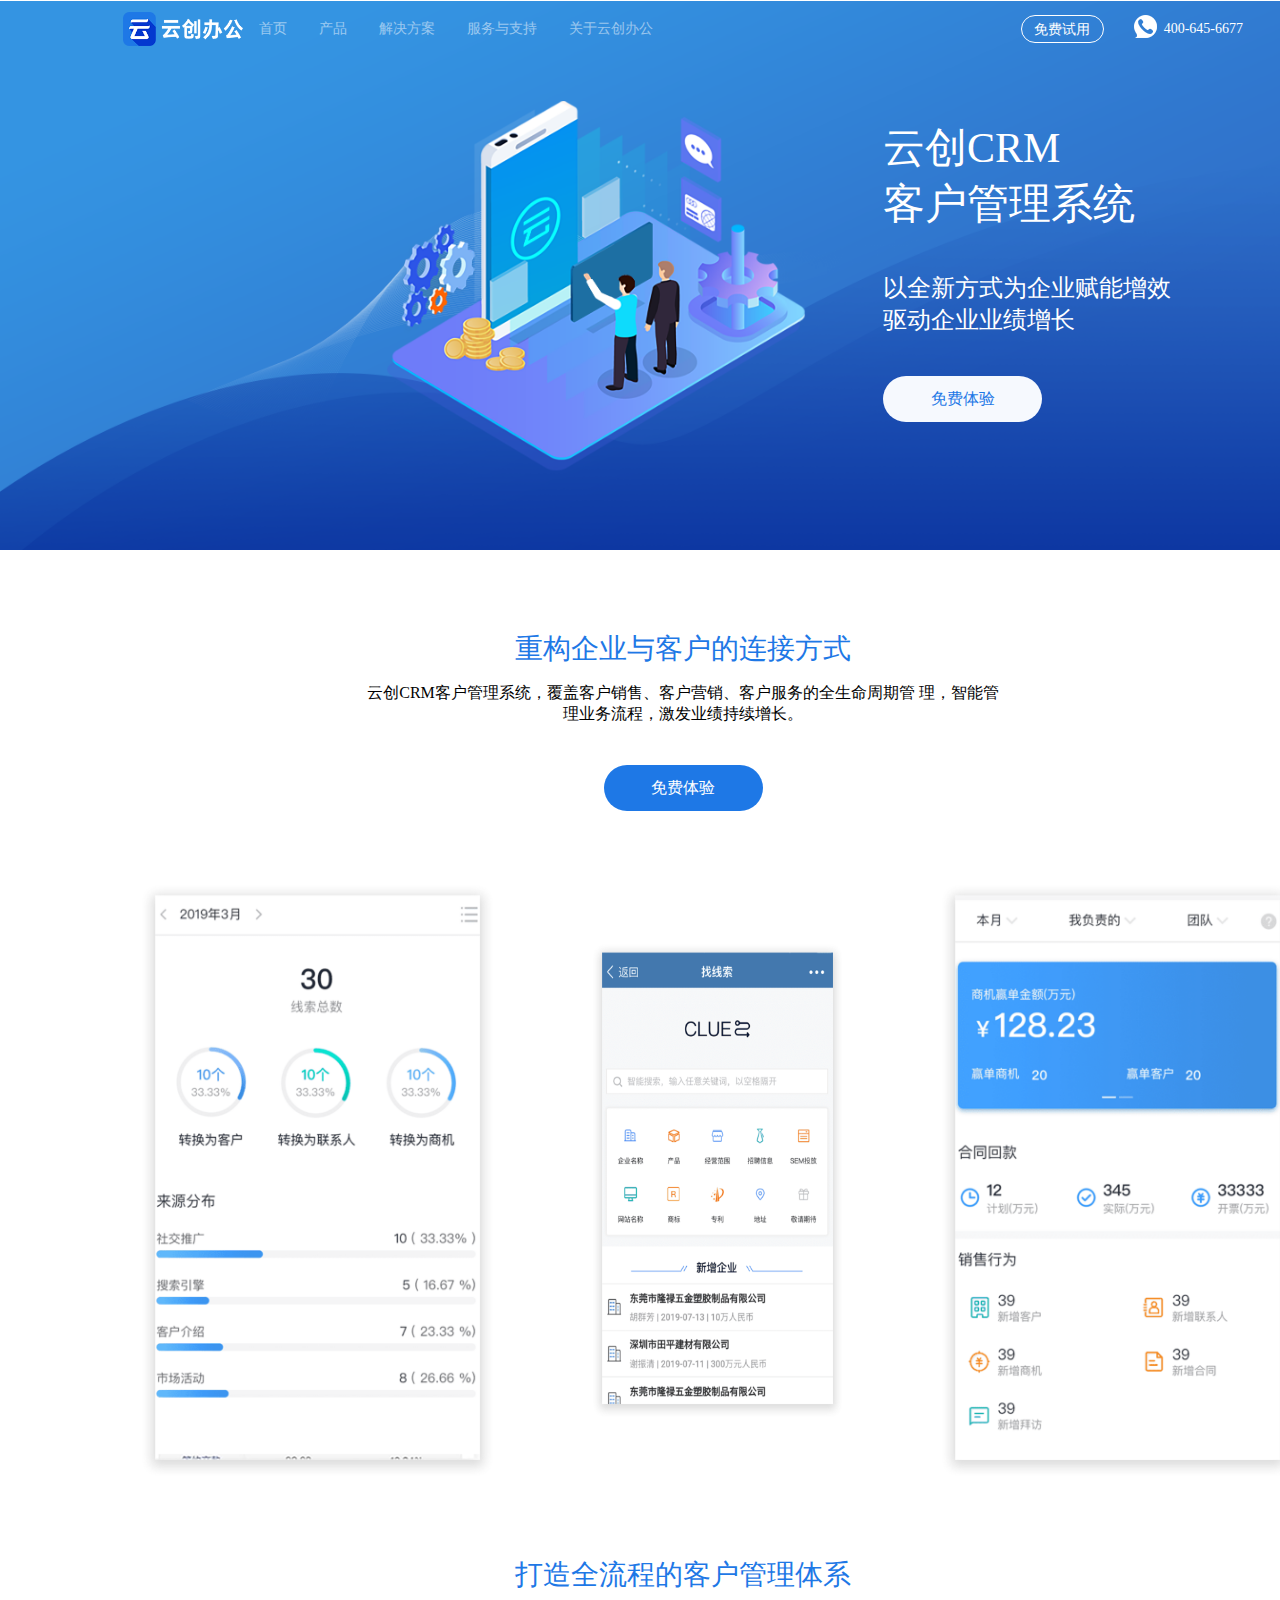
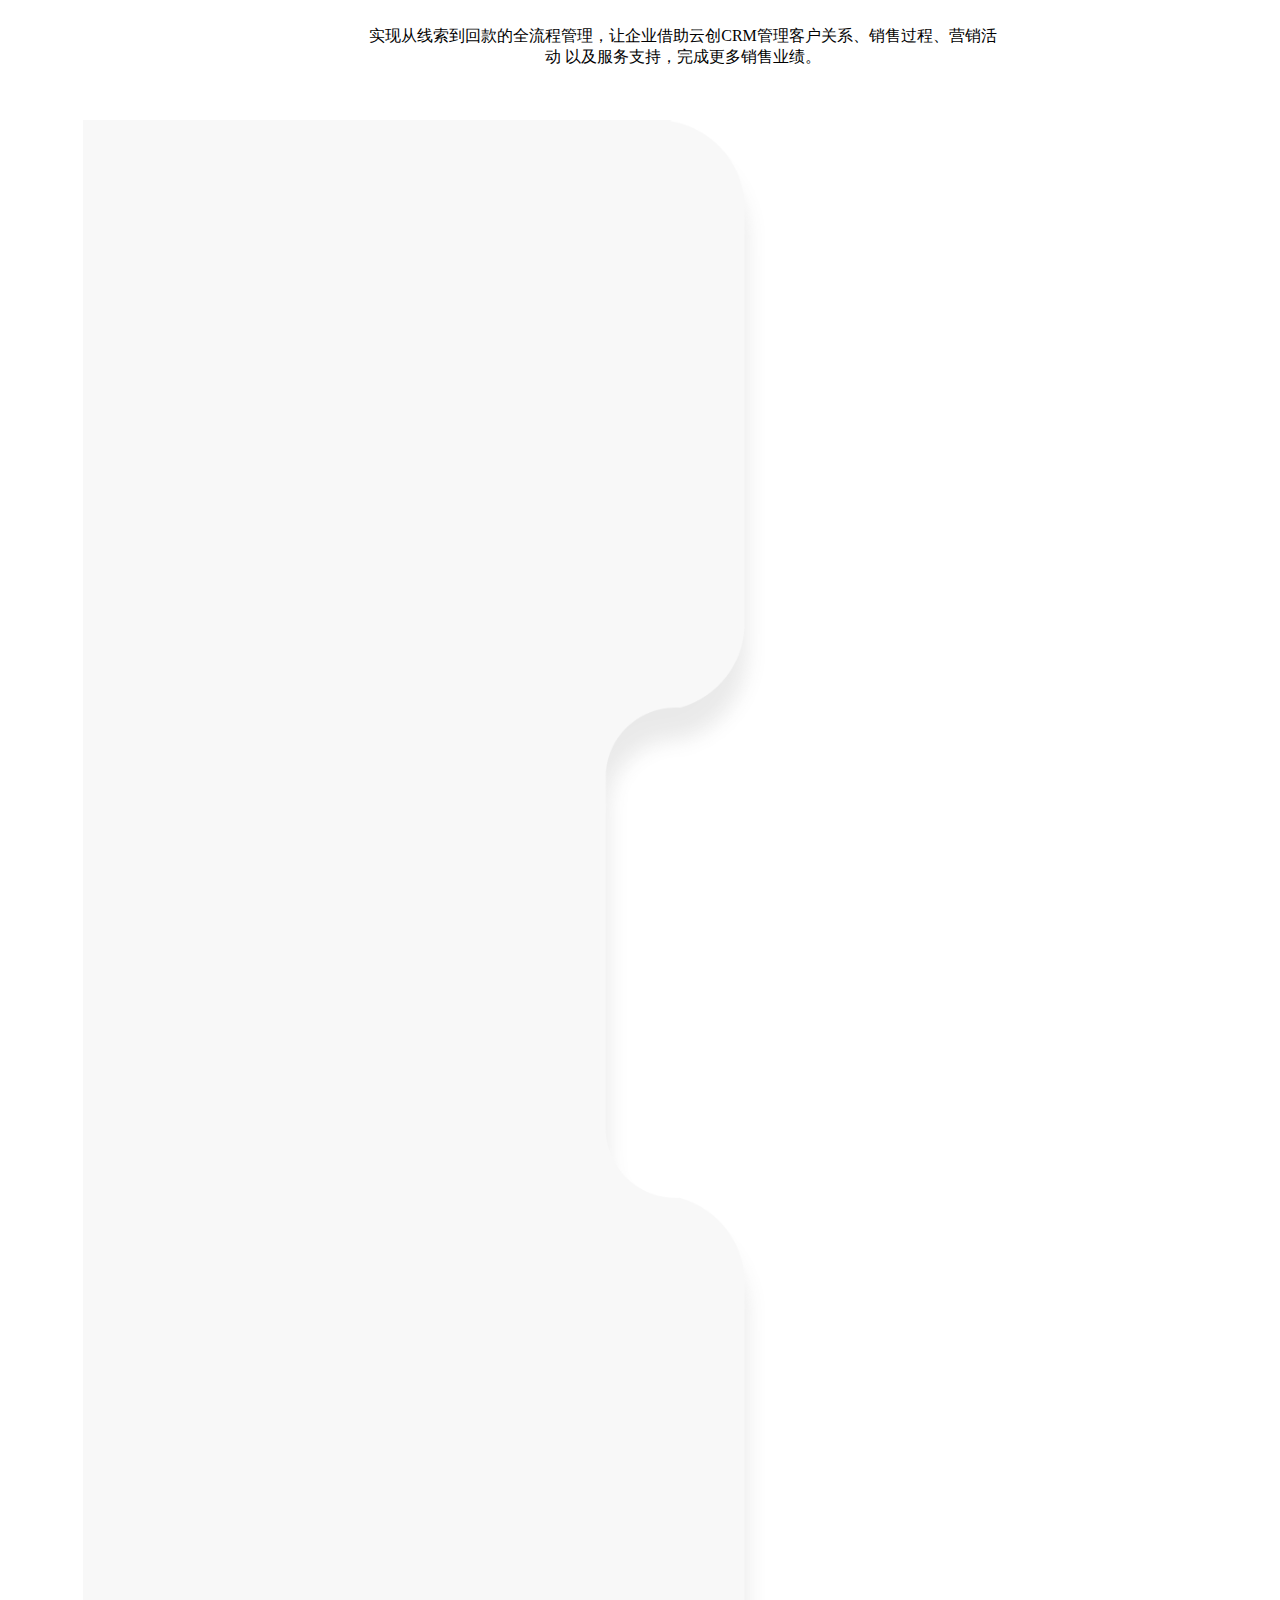
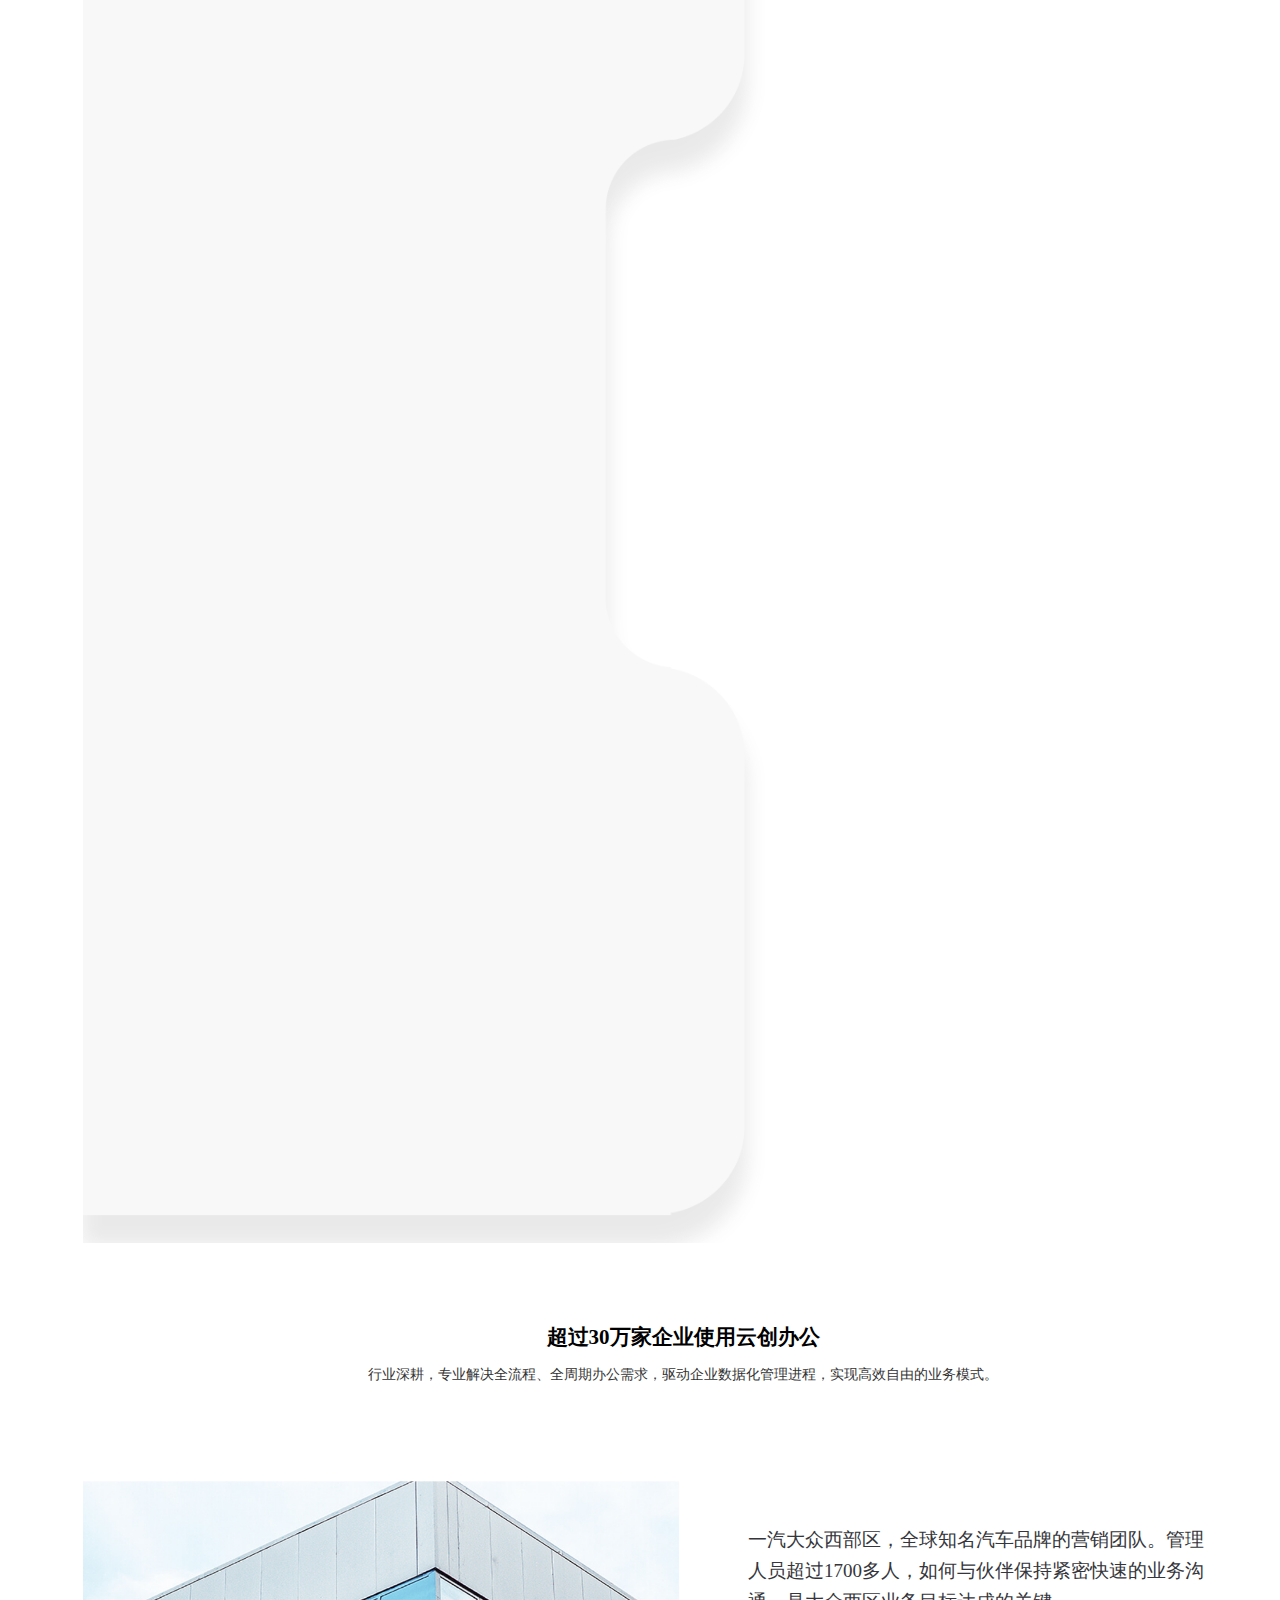
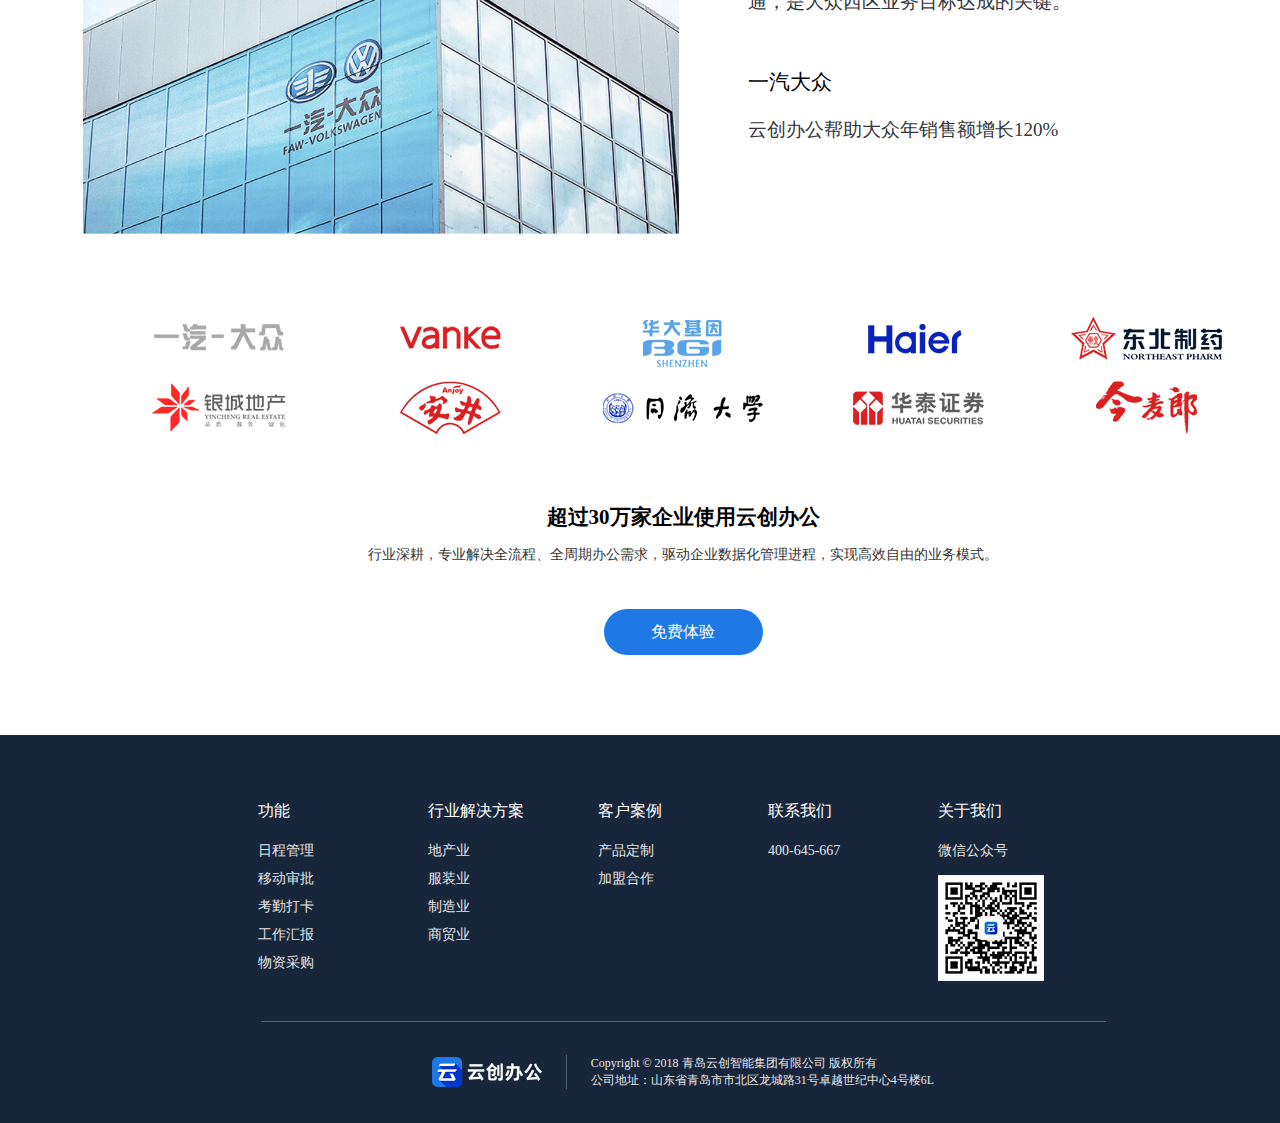
==== commit 65fd628c: "xiugai" ====
--- a/CRM.html
+++ b/CRM.html
@@ -29,7 +29,7 @@
     <div class="contianer">
         <div id="header" class="header">
         </div>
-        <div class="content" style="background: url('./images/CRM/bg.png') no-repeat;background-size: 100% 100%;">
+        <div class="content" style="background: url('./images/CRM/bg.png') no-repeat;background-size: cover">
             <div class="content_title_box">
                 <div class="content_title" style="right: 160px">
                     <h2>云创CRM</h2>
@@ -81,7 +81,7 @@
                      如果需要分页器  
                     <div class="swiper-pagination"></div>
                 </div> -->
-            <h2 class="primary">打造全流程的客户管理体系</h2>
+            <h2 class="primary" style="margin-bottom: 32px">打造全流程的客户管理体系</h2>
             <p>实现从线索到回款的全流程管理，让企业借助云创CRM管理客户关系、销售过程、营销活动
                 以及服务支持，完成更多销售业绩。</p>
             <script>
@@ -132,75 +132,80 @@
                 // })
             </script>
         </div>
-        <div class="OA_detail_container">
+        <div class="OA_detail_container" style="margin-top: 373px">
             <div class="OA_detail"
-                style="background: url('./images/index/reserve.png') no-repeat 0% 0%;background-size: 80% 100%;">
+                style="background: url('./images/index/reserve.png') no-repeat 0% 0%;background-size: 60% 100%;margin-top: 0;">
                 <div class="OA_card OA_reverse">
                     <div class="OA_card_left opcity" id="rightout1">
-                        <img src="images/CRM/left1.png">
+                        <img src="images/CRM/left1.png" width="130px" height="100px">
                         <h2 class="OA_title">客户信息</h2>
                         <p class="OA_subtitle">集中管理更安全</p>
                         <p class="OA_content">
                             客户360°全景画像，可集中管理客户
                             以及相关联系人，方便分析销售机会
                         </p>
-                    </div>
-                    <div class="opcity" id="leftout1">
+                        <a href="#" class="OA_content_btn">免费体验</a>
+                    </div>
+                    <div class="opcity" id="leftout1" style="width: 463px;height: 308px;">
                         <img src="images/CRM/right1.png">
                     </div>
                 </div>
 
                 <div class="OA_card OA_reverse">
-                    <div class="opcity" id="rightout2">
+                    <div class="opcity" id="rightout2" style="width: 445px;height: 264px;">
                         <img src="images/CRM/right2.png">
                     </div>
                     <div class="OA_card_left opcity" id="leftout2">
-                        <img src="images/CRM/left2.png">
+                        <img src="images/CRM/left2.png" width="130px" height="100px">
                         <h2 class="OA_title">销售线索</h2>
                         <p class="OA_subtitle">智能寻找有效率</p>
                         <p class="OA_content">
                             自动化追踪线索发展进度，寻找并审
                             查线索，全程可追溯，提升销售效率
                         </p>
+                        <a href="#" class="OA_content_btn">免费体验</a>
                     </div>
 
                 </div>
                 <div class="OA_card OA_reverse">
                     <div class="OA_card_left opcity" id="rightout3">
-                        <img src="images/CRM/left3.png">
+                        <img src="images/CRM/left3.png" width="130px" height="100px">
                         <h2 class="OA_title">销售商机</h2>
                         <p class="OA_subtitle">有效跟踪推进快</p>
                         <p class="OA_content">自定义客户标签，有效追踪商机进展，
                             推进快速结单，实现销售精细化管理 </p>
-                    </div>
-                    <div class="OA_card_right opcity" id="leftout3">
+                            <a href="#" class="OA_content_btn">免费体验</a>
+                    </div>
+                    <div class="OA_card_right opcity" id="leftout3" style="width:377px;height:380px">
                         <img src="images/CRM/right3.png">
                     </div>
                 </div>
                 <div class="OA_card OA_reverse">
-                    <div class="opcity" id="rightout4">
+                    <div class="opcity" id="rightout4" style="width: 451px;height:331px">
                         <img src="images/CRM/right4.png">
                     </div>
                     <div class="OA_card_left opcity" id="leftout4">
-                        <img src="images/CRM/left4.png">
+                        <img src="images/CRM/left4.png" width="130px" height="118px">
                         <h2 class="OA_title">快速跟进</h2>
                         <p class="OA_subtitle">客户服务有节奏</p>
                         <p class="OA_content">可设置工作流规则，快速响应来自
                             客户的服务
                             请求，流程自动化，更易把控销售节奏</p>
+                            <a href="#" class="OA_content_btn">免费体验</a>
                     </div>
 
                 </div>
                 <div class="OA_card OA_reverse">
                     <div class="OA_card_left opcity" id="rightout5">
-                        <img src="images/CRM/left5.png">
+                        <img src="images/CRM/left5.png" width="130px" height="100px">
                         <h2 class="OA_title">订单管理</h2>
                         <p class="OA_subtitle">结单回款有保障</p>
                         <p class="OA_content">可灵活创建管理订单，追溯历史
                             数据，确保产品交付和数据准确
                             推进快速结单 </p>
-                    </div>
-                    <div id="leftout5" class="opcity">
+                            <a href="#" class="OA_content_btn">免费体验</a>
+                    </div>
+                    <div id="leftout5" class="opcity" style="width: 426px;height:304px">
                         <img src="images/CRM/right5.png">
                     </div>
                 </div>
--- a/css/OA.css
+++ b/css/OA.css
@@ -98,9 +98,10 @@
     width: 1200px;
     margin: 0 auto;
     height: 100%;
-    padding-top: 100px;
+    /* padding-top: 100px; */
     overflow: hidden;
     margin-bottom: 80px;
+    margin-top: 81px;
 }
 .OA_card{
     padding-right: 120px;
@@ -117,7 +118,7 @@
     padding-left: 120px !important;
 }
 .OA_card_left{
-    width: 230px;
+    width: 297px;
     text-align: left;
 }
 .OA_card div:not(.OA_card_left) img{
@@ -130,12 +131,14 @@
     font-size:28px;
     font-weight: 400;
     color: #000;
+    margin-top: 33px;
+    margin-bottom: 37px;
 }
 .OA_card .OA_card_left .OA_subtitle{
     color:rgba(30,120,230,1);
     font-size:18px;
     font-weight:400;
-    margin:30px 0;
+    /* margin:30px 0; */
 }
 .OA_card .OA_card_left .OA_content{
     font-size: 16px;
@@ -143,5 +146,16 @@
     color:rgba(1,1,1,1);
     line-height: 26px;
 }
+.OA_card .OA_card_left .OA_content_btn{
+    display: block;
+    width: 131px;
+    height: 35px;
+    color: #fff;
+    font-size: 14px;
+    line-height: 35px;
+    background: url('../images/OA/oa_btn.png');
+    text-align: center;
+    margin-top: 27px;
+}
 
 
--- a/css/OA_header.css
+++ b/css/OA_header.css
@@ -12,6 +12,7 @@
 *{
     box-sizing: border-box;
 }
+
 .contianer{
     box-sizing: border-box;
     width: 100%;
@@ -19,6 +20,7 @@
     height: auto;
     margin: 0 auto;
     position: relative;
+    overflow: hidden;
 }
 #header{
     width:1200px;
@@ -65,11 +67,11 @@
     color:#fff;
     position: relative;
     opacity: 0.5;
-    font-weight: bold;
    
 }
 .menu_box>li:hover{
     opacity: 1;
+    font-weight: bold
 }
 .menu_box>li .blue_border{
     transition: all .5s linear;
@@ -131,9 +133,9 @@
     width: 100%;
     font-size:14px;
     font-family:Microsoft YaHei;
-    font-weight:bold;
     color:rgba(0,0,0,1);
     line-height: 28px;
+    font-weight: 300;
 }
 .hover_menu>li>a{
     margin-left: 29px;
--- a/css/OA_footer.css
+++ b/css/OA_footer.css
@@ -1,7 +1,7 @@
 /* ================================== */
 #footer{
     width: 100%;
-    height: 1174px;
+    height: auto;
 }
 .brand_container{
     margin-top: 0;
@@ -88,7 +88,7 @@
     line-height: 2;
 }
 .fun li a{
-    color: #fff;
+    color: #E5E5E5;
     font-size: 14px
 }
 .fun li img{
@@ -101,6 +101,7 @@
 }
 .fun li:first-child a{
     font-size: 16px;
+    color: #fff;
 }
 
 .record{
@@ -112,8 +113,20 @@
     justify-content: center;
     align-items: center;
 }
+.record div:first-child{
+    width: 110px;
+    height: 30px;
+}
+.record div:first-child img{
+    width: 100%;
+    height: 100%;
+}
 .record .rec{
     border-left: 1px solid rgba(255,255,255,.25);
     padding-left: 24px;
-    color: #fff;
-}+    
+}
+.record .rec p{
+    color: #E5E5E5;
+    font-size: 12px
+}
--- a/css/style.css
+++ b/css/style.css
@@ -14,6 +14,6 @@
 .swiper-container-horizontal>.swiper-pagination-bullets.solution-pagination{bottom:15px}
 .solution-pagination .swiper-pagination-bullet{width:24px;height:4px;border-radius:100px;overflow:hidden;background:#dfe1f1;border:none;cursor:pointer;content:'';display:inline-block;box-sizing:border-box;opacity:1;vertical-align:middle}
 .solution-pagination .swiper-pagination-bullet.swiper-pagination-bullet-active{background:#f66f6a;box-sizing:border-box}
-/* .swiper-slide-active+div{
+.swiper-slide-active+div{
 	transform: scale(0.8)
-} */+}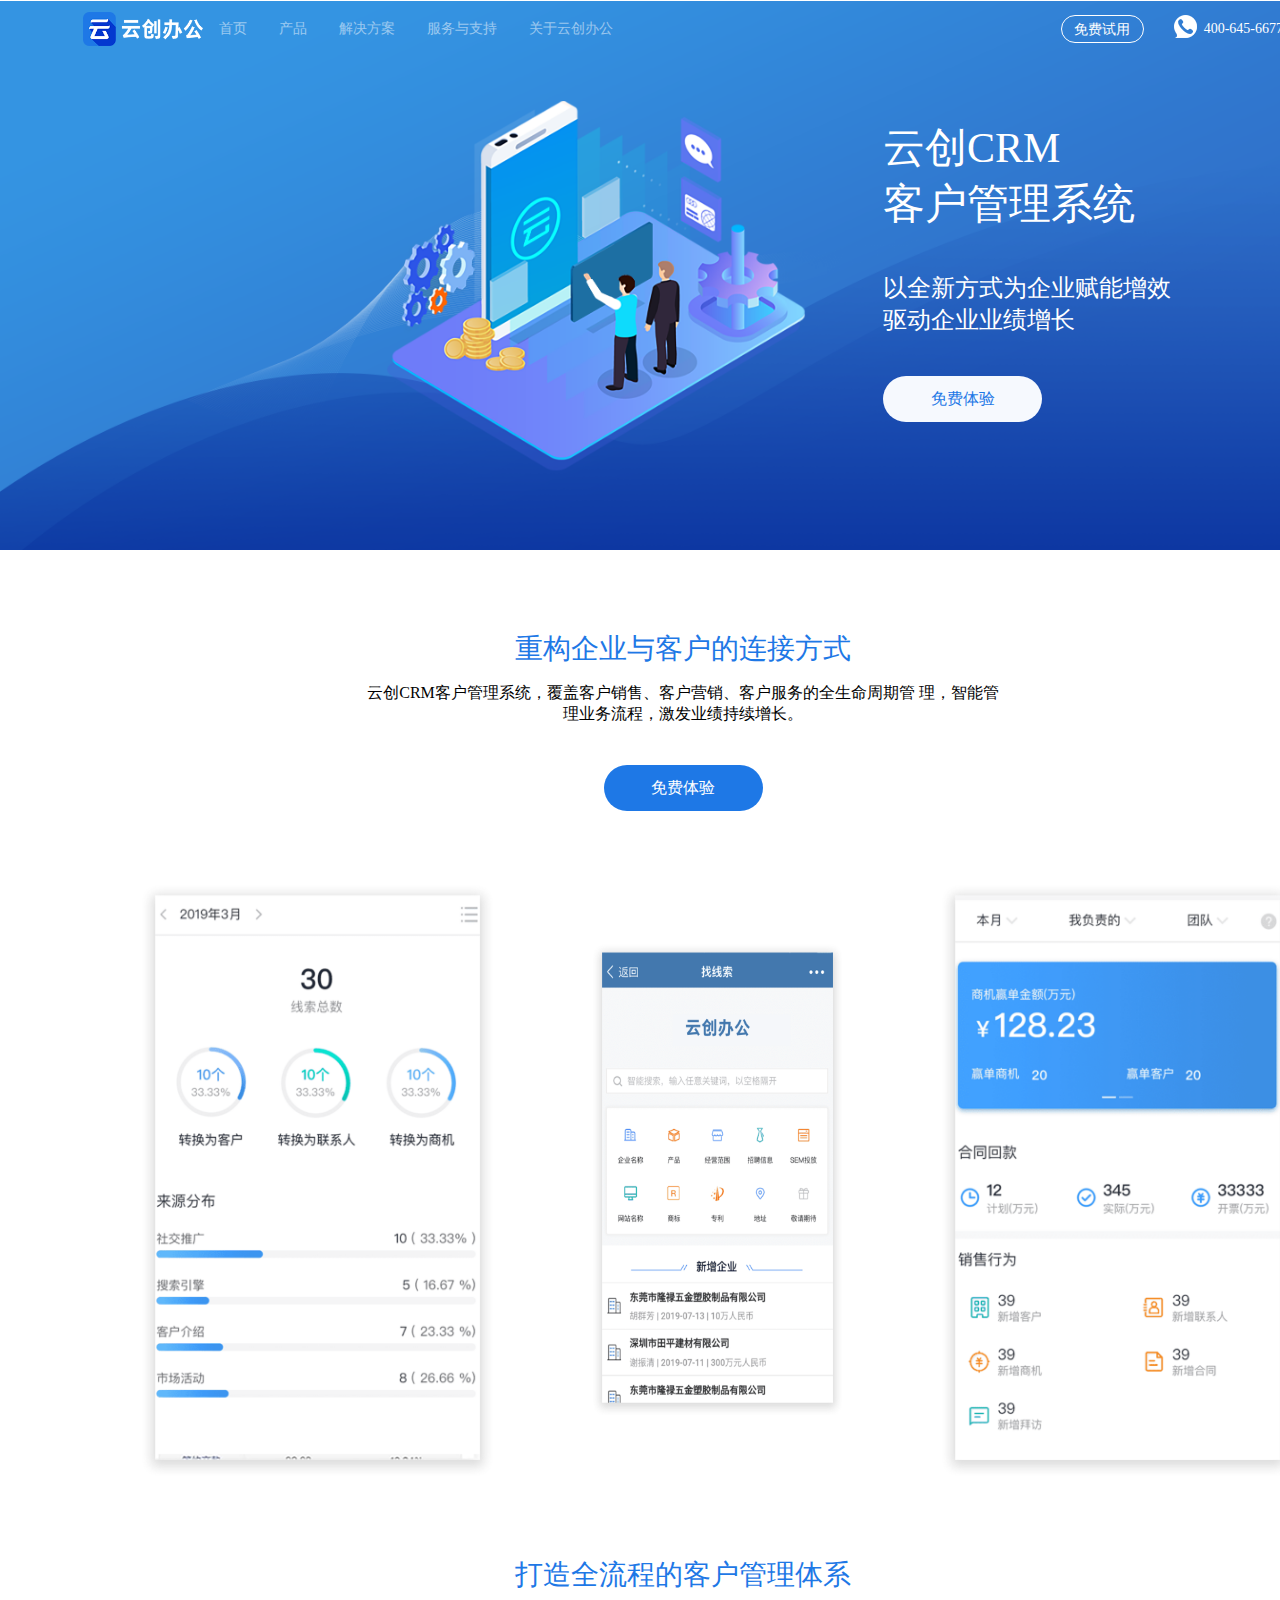
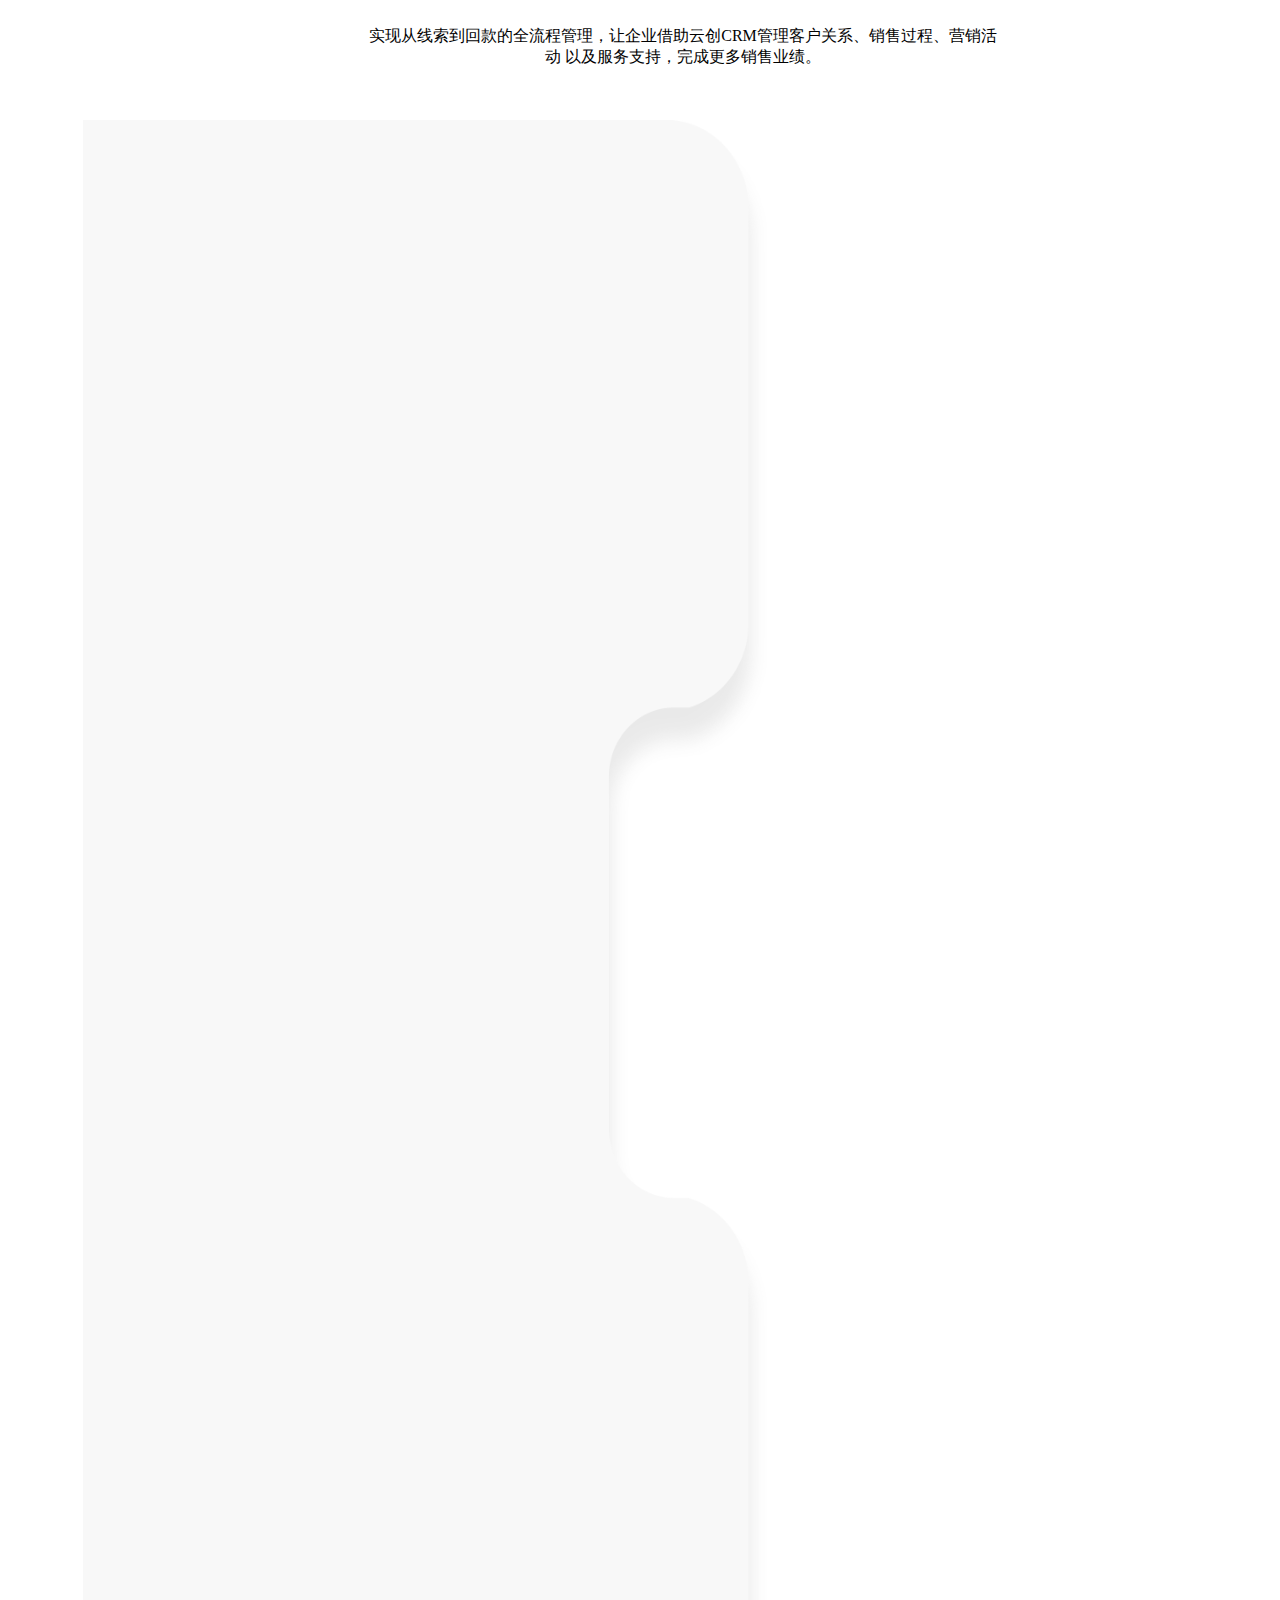
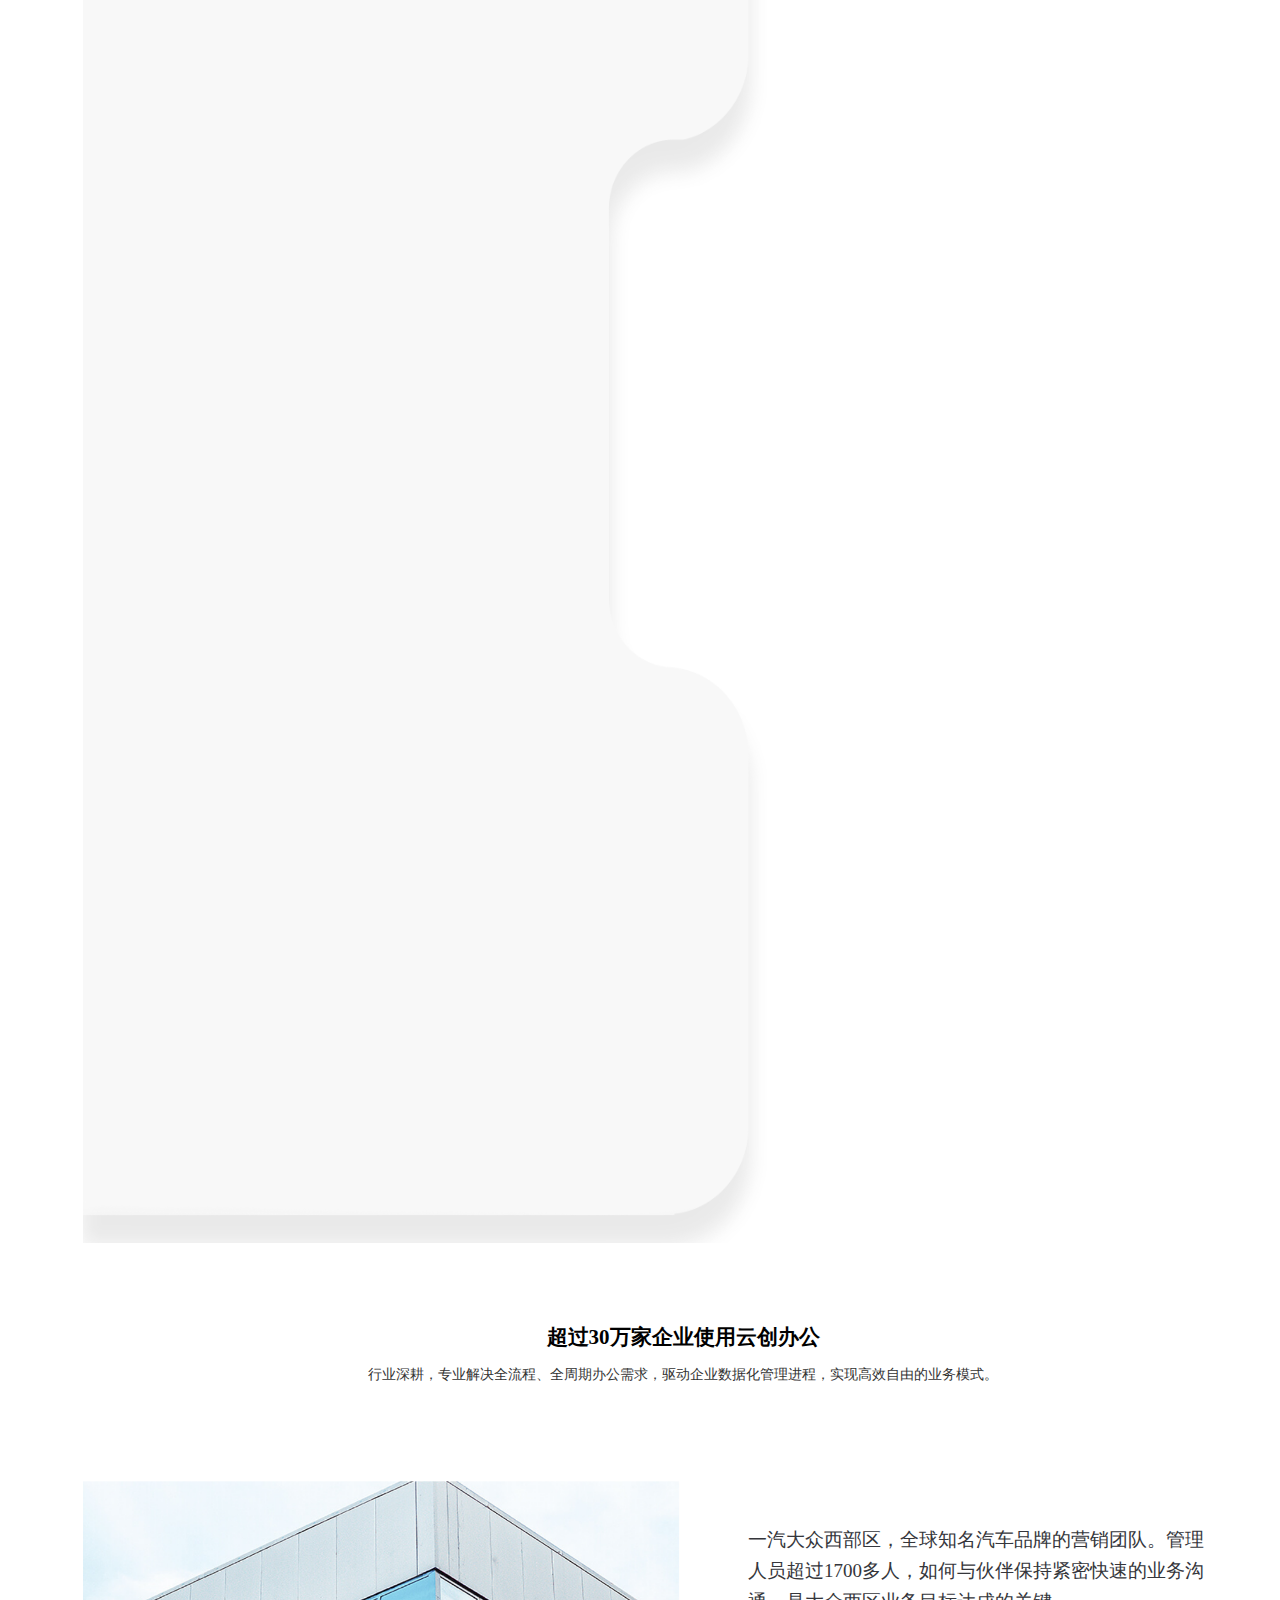
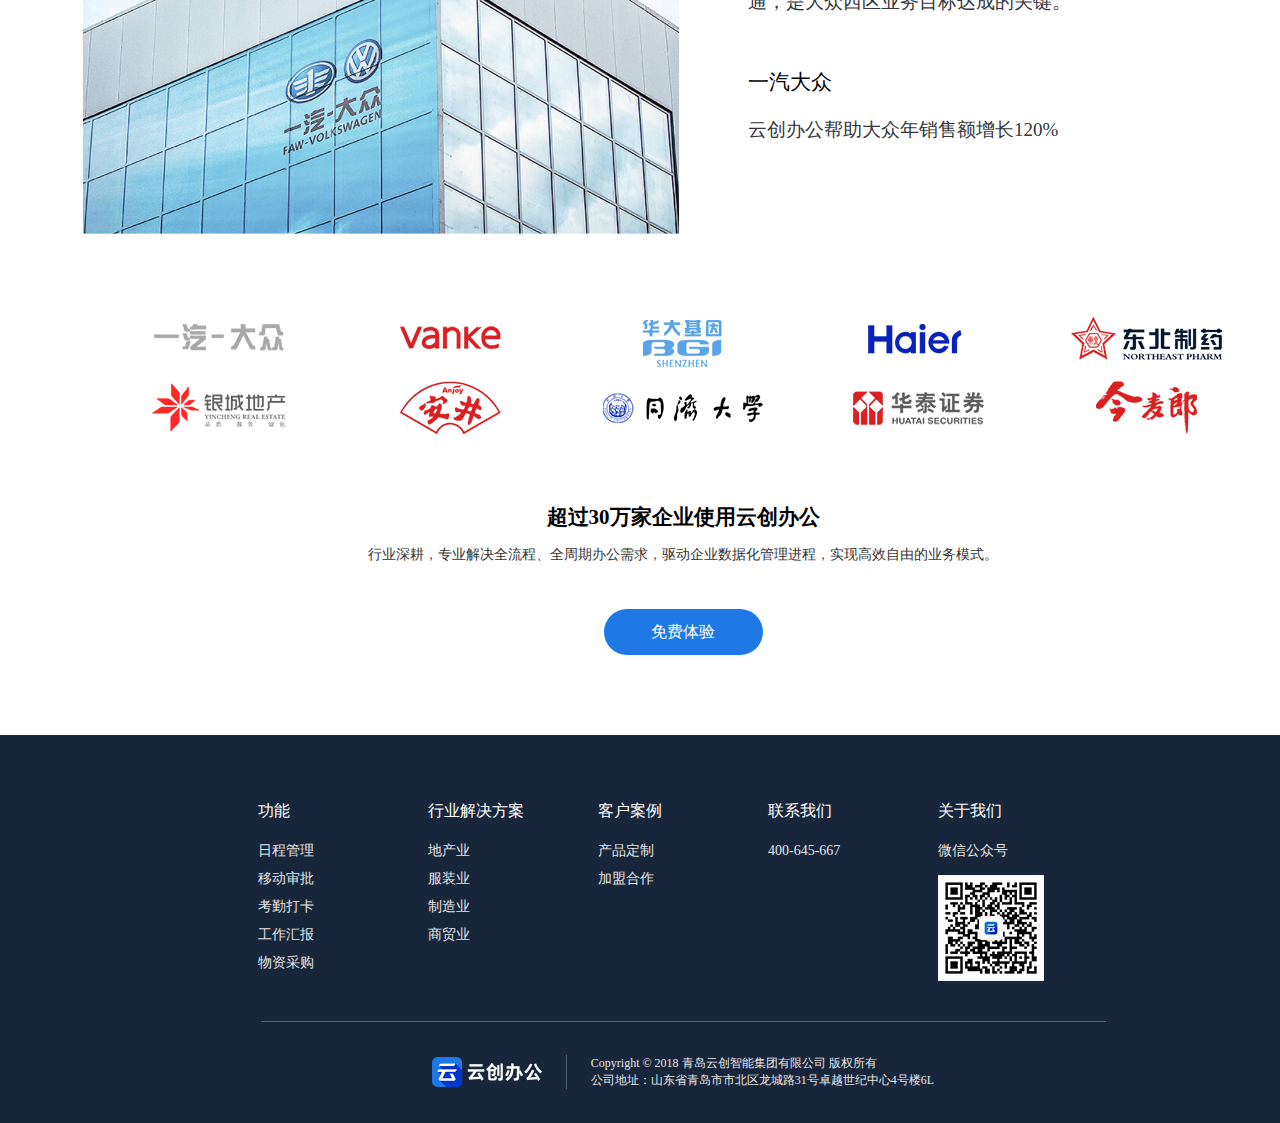
==== commit 20c96240: "改图" ====
--- a/CRM.html
+++ b/CRM.html
@@ -72,15 +72,6 @@
                     </div>
                 </div>
             </div>
-            <!-- <div class="swiper-container">
-                    <div class="swiper-wrapper">
-                        <div class="swiper-slide"><img src="images/CRM/CRM1.png" alt="" width="100%"></div>
-                        <div class="swiper-slide"><img src="images/CRM/CRM2.png" alt="" width="100%"></div>
-                        <div class="swiper-slide"><img src="images/CRM/CRM3.png" alt="" width="100%"></div>
-                    </div>
-                     如果需要分页器  
-                    <div class="swiper-pagination"></div>
-                </div> -->
             <h2 class="primary" style="margin-bottom: 32px">打造全流程的客户管理体系</h2>
             <p>实现从线索到回款的全流程管理，让企业借助云创CRM管理客户关系、销售过程、营销活动
                 以及服务支持，完成更多销售业绩。</p>
@@ -101,9 +92,6 @@
                             el: ".swiper-pagination",
                             clickable: true
                         },
-                        onSlideChangeEnd: function(swiper){
-                            alert(swiper.activeIndex) //切换结束时，告诉我现在是第几个slide
-                        }
                     });
                 })
                 
--- a/css/OA.css
+++ b/css/OA.css
@@ -25,6 +25,7 @@
     height: auto;
     position: absolute;
     top: 120px;
+    
 }
 .content_title_box .content_title h2{
     font-size:42px;
@@ -122,7 +123,7 @@
     text-align: left;
 }
 .OA_card div:not(.OA_card_left) img{
-    width: 80%;
+    width: 100%;
 }
 .OA_card .OA_card_right img{
     
--- a/css/OA_header.css
+++ b/css/OA_header.css
@@ -32,7 +32,7 @@
     width:1200px;
     /* height: 56px; */
     margin:  0 auto;
-    padding: 0 40px;
+    /* padding: 0 40px; */
     position: absolute;
     top: 0;
     left: 50%;
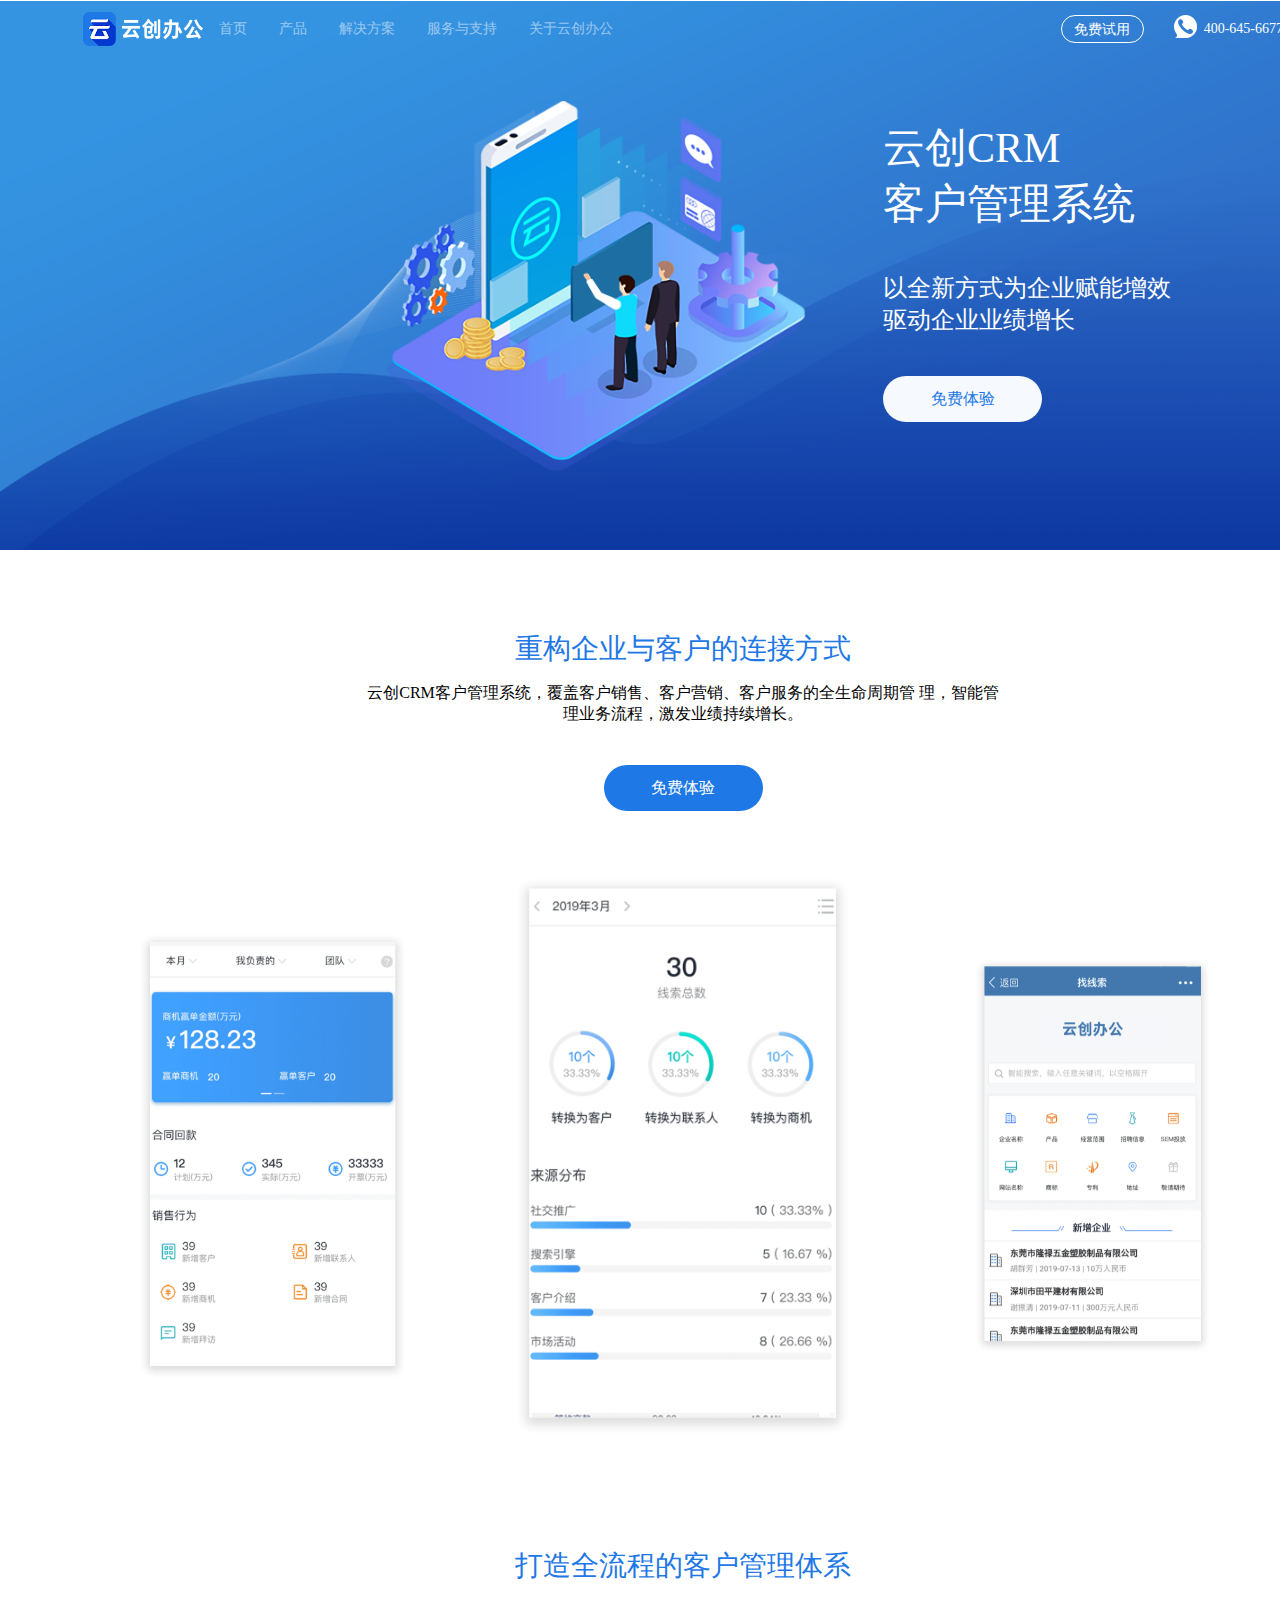
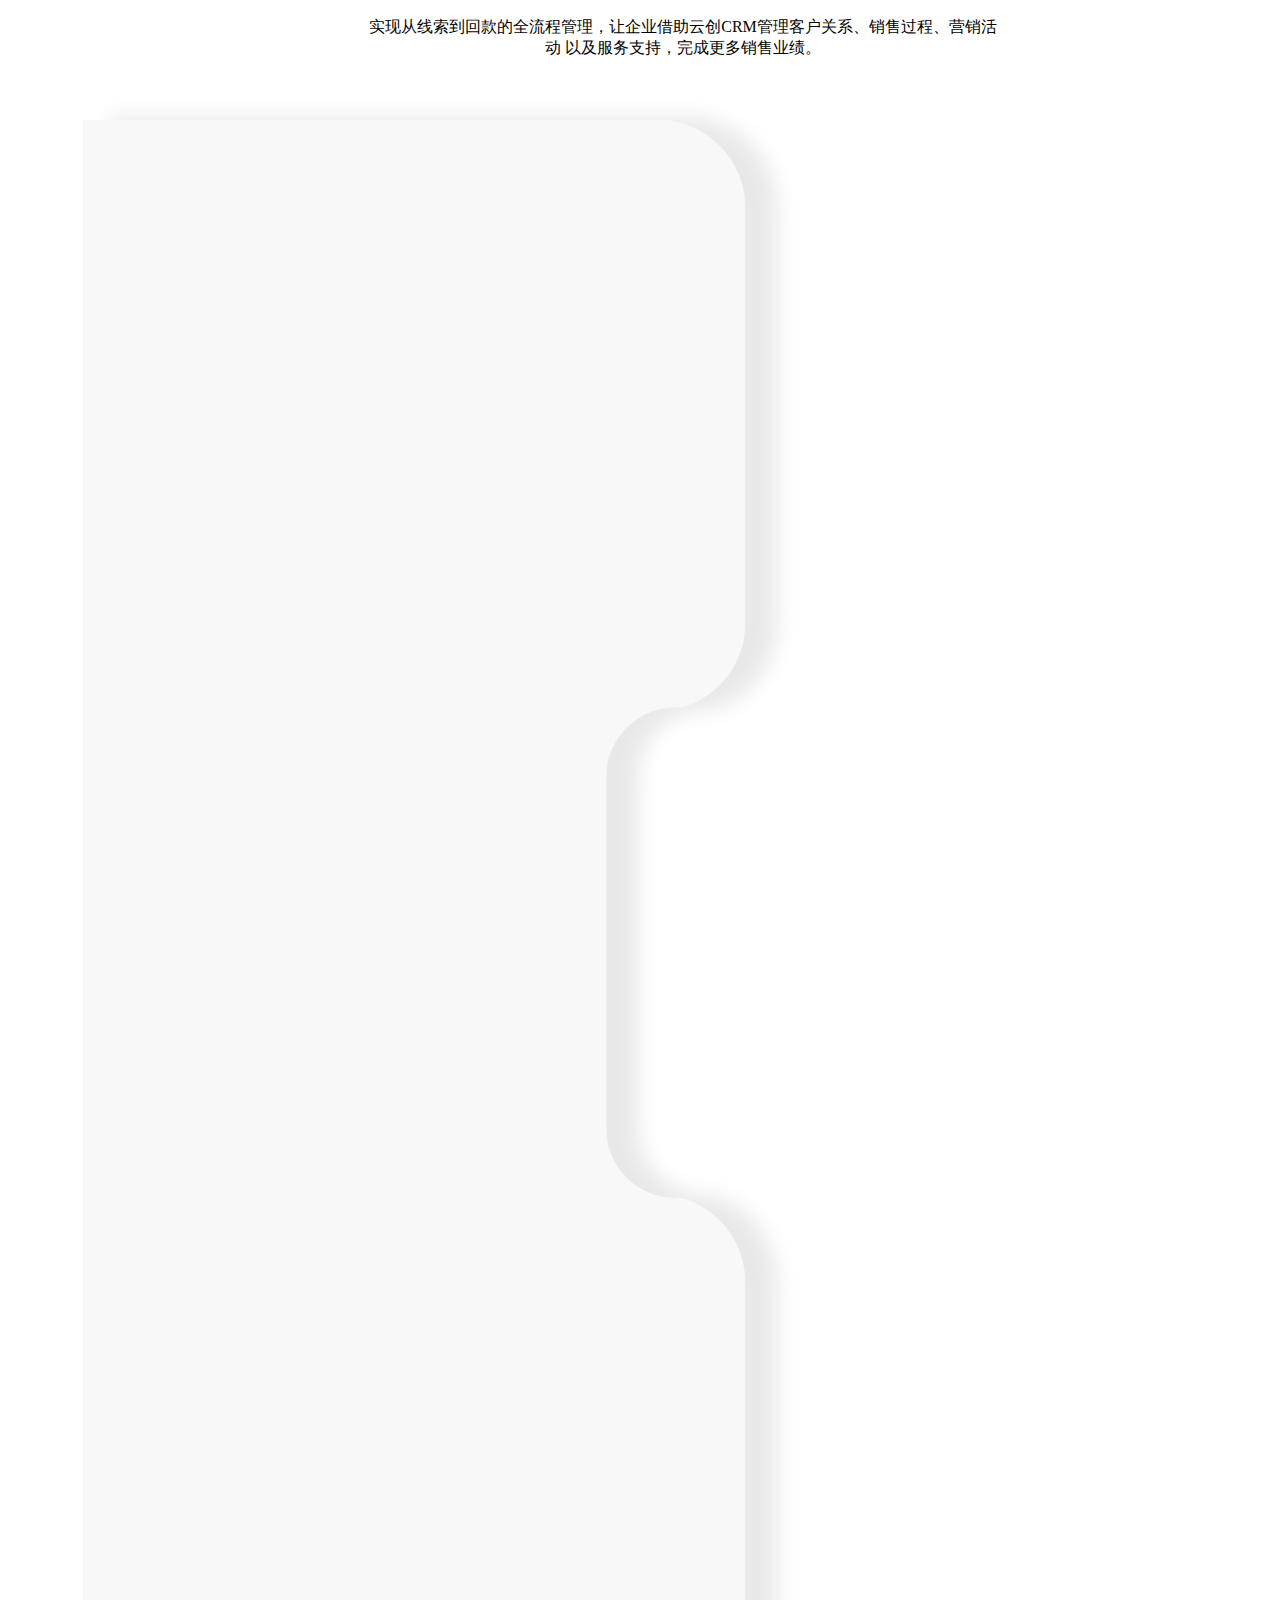
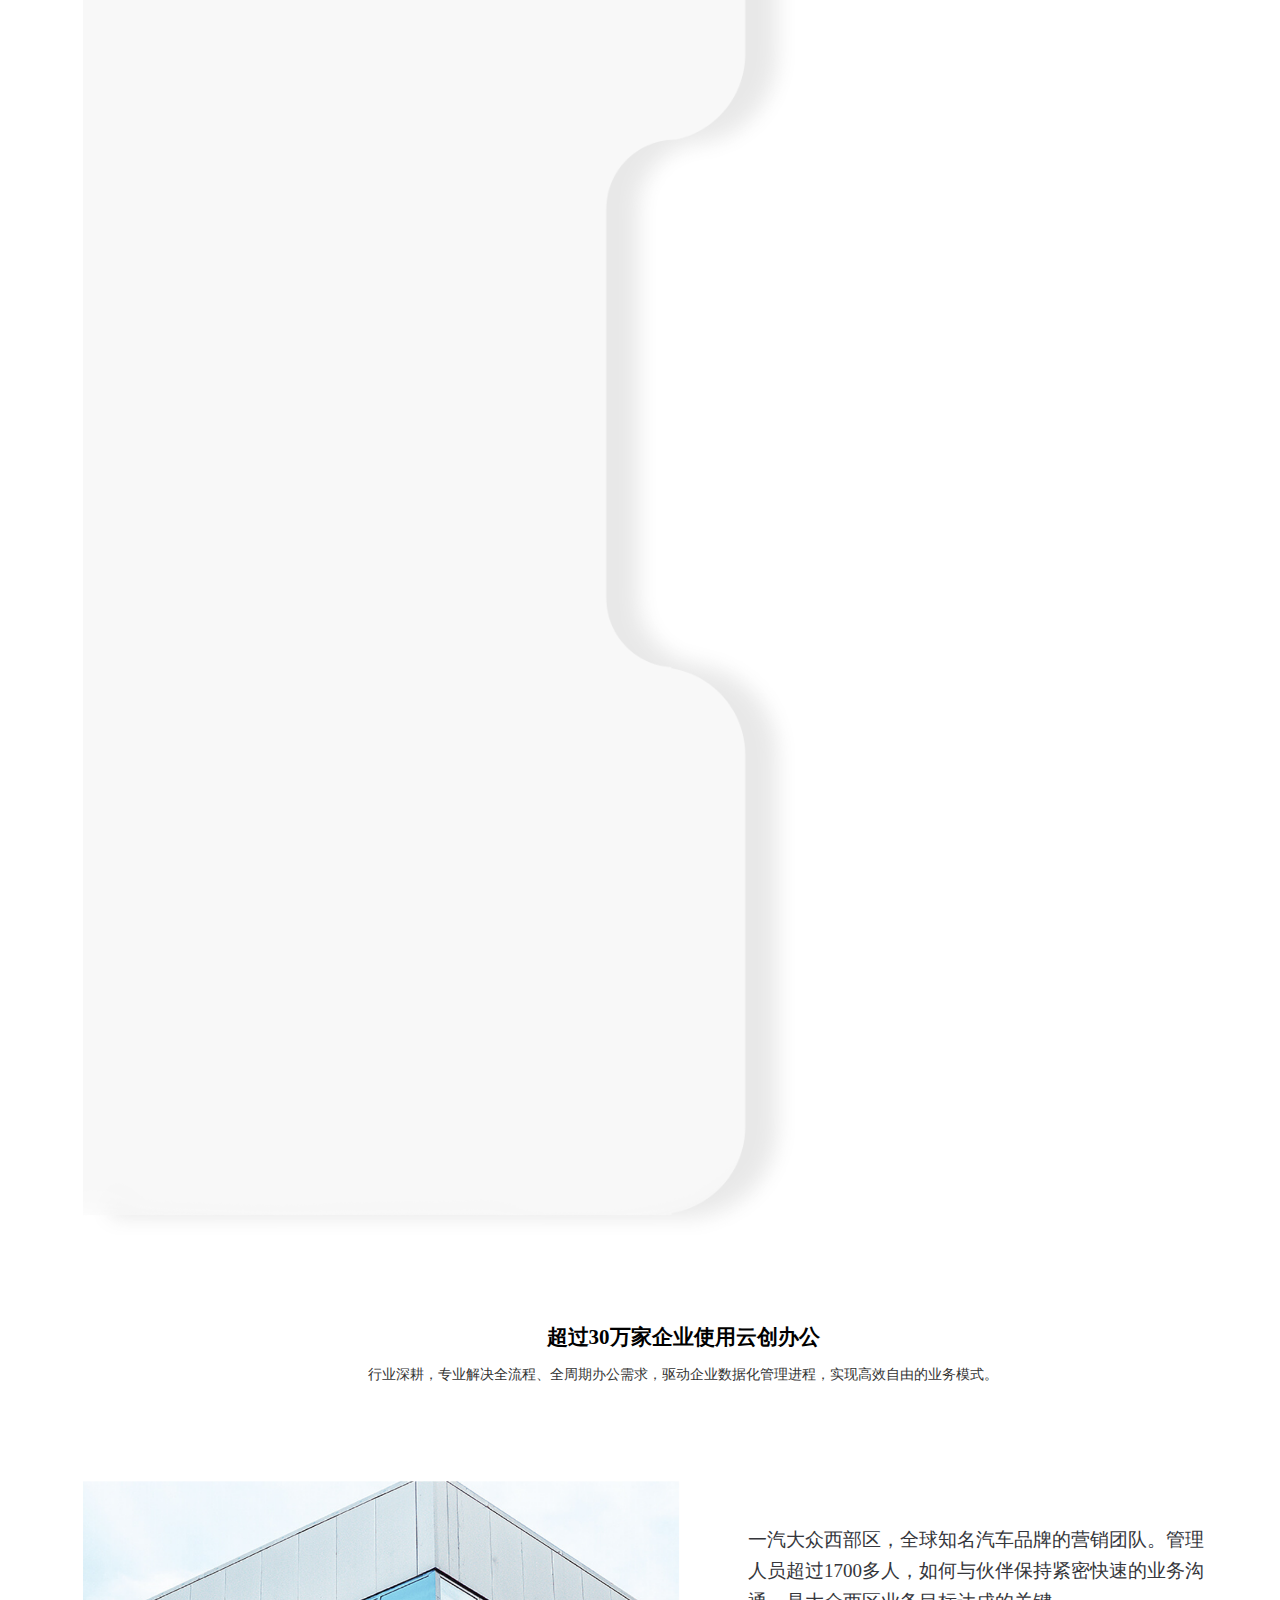
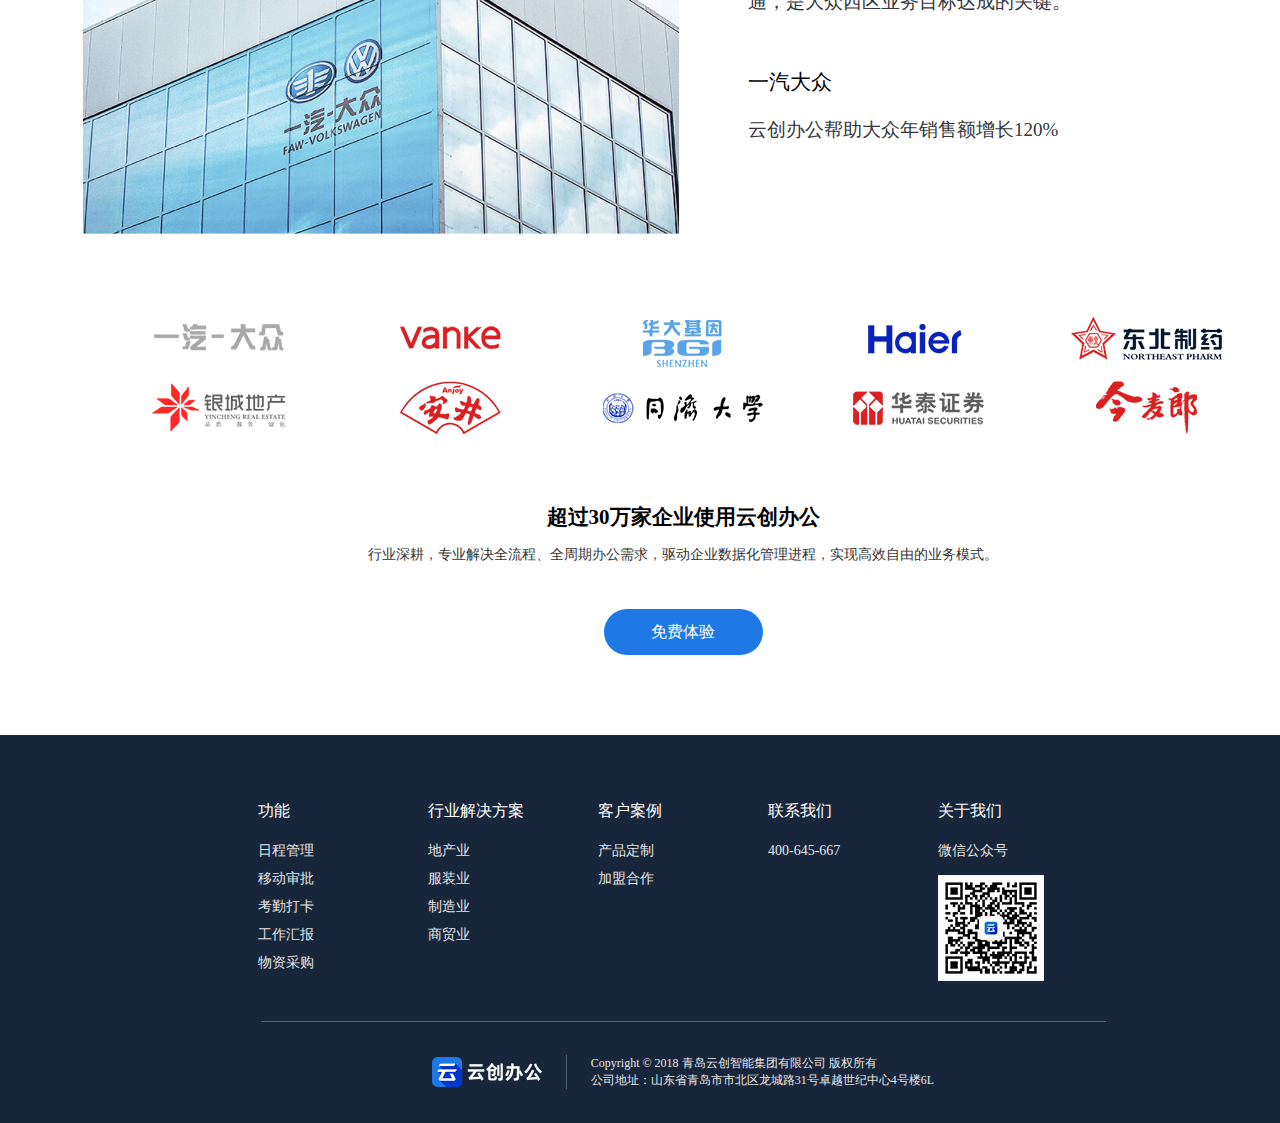
==== commit e74ede8d: "不改了  谁爱改谁改" ====
--- a/CRM.html
+++ b/CRM.html
@@ -12,15 +12,45 @@
     <link rel="stylesheet" href="css/OA.css">
     <link rel="stylesheet" href="css/OA_header.css">
     <link rel="stylesheet" href="css/OA_footer.css">
-    <link rel="stylesheet" href="css/style.css">
+    <!-- <link rel="stylesheet" href="css/style.css"> -->
     <script src="js/swiper.min.js"></script>
     <script src="js/jquery-1.12.4.min.js"></script>
     <!-- <script src="js/swiper3.min.js"></script> -->
     <script src="js/global.js"></script>
     <style>
-        .swiper-container{
+        /* .swiper-container{
             overflow-x: hidden;
             height: 100% !important;
+        } */
+        .swiper-container {
+            width: 100%;
+            height: 100%;
+        }
+
+        .swiper-slide {
+            text-align: center;
+            font-size: 18px;
+            display: -webkit-box;
+            display: -ms-flexbox;
+            display: -webkit-flex;
+            display: flex;
+            -webkit-box-pack: center;
+            -ms-flex-pack: center;
+            -webkit-justify-content: center;
+            justify-content: center;
+            -webkit-box-align: center;
+            -ms-flex-align: center;
+            -webkit-align-items: center;
+            align-items: center;
+            transition: 300ms;
+            transform: scale(0.8);
+            width: 337px;
+            height: 581px;
+        }
+
+        .swiper-slide-active,
+        .swiper-slide-duplicate-active {
+            transform: scale(1);
         }
     </style>
 </head>
@@ -46,7 +76,7 @@
             <p>云创CRM客户管理系统，覆盖客户销售、客户营销、客户服务的全生命周期管
                 理，智能管理业务流程，激发业绩持续增长。</p>
             <a href="#" class="bg_primary tiyan_btn" style="color: #fff">免费体验</a>
-            <div class="swiper-container-solution" style="margin-bottom: 120px">
+            <div class="swiper-container-solution" style="margin-bottom: 100px">
                 <div class="selected-solution">
                     <div>
                         <div class="swiper-container">
@@ -76,48 +106,34 @@
             <p>实现从线索到回款的全流程管理，让企业借助云创CRM管理客户关系、销售过程、营销活动
                 以及服务支持，完成更多销售业绩。</p>
             <script>
-                $(function () {
-                    new Swiper(".swiper-container", {
-
-                        //默认功能属性
-                        speed: 300,
-                        slidesPerView: 3,
-                        spaceBetween: 0,
-                        slidesPerGroup: 1,
-                        loop: true,
-                        autoplay: true,
-
-                        //分页索引
-                        pagination: {
-                            el: ".swiper-pagination",
-                            clickable: true
-                        },
-                    });
-                })
-                
-                // var mySwiper = new Swiper('.swiper-container', {
-                //     // direction: 'vertical', // 垂直切换选项
-                //     loop: true, // 循环模式选项
-                //     autoplay: true,
-                //     // 如果需要分页器
-                //     pagination: {
-                //         el: '.swiper-pagination',
-                //         type: 'bullets',
-                //         progressbarOpposite: true,
-                //     },
-
-                //     // 如果需要前进后退按钮
-                //     navigation: {
-                //         nextEl: '.swiper-button-next',
-                //         prevEl: '.swiper-button-prev',
-                //     },
-                //     // slidesOffsetBefore : 100,
-                //     slidesPerView: 2,
-                //     centeredSlides: true,
-                //     onSlideChangeEnd: function (swiper) {
-                //         alert(swiper.activeIndex) //切换结束时，告诉我现在是第几个slide
-                //     }
+                // $(function () {
+                //     new Swiper(".swiper-container", {
+
+                //         //默认功能属性
+                //         speed: 300,
+                //         slidesPerView: 3,
+                //         spaceBetween: 0,
+                //         slidesPerGroup: 1,
+                //         loop: true,
+                //         autoplay: true,
+
+                //         //分页索引
+                //         pagination: {
+                //             el: ".swiper-pagination",
+                //             clickable: true
+                //         },
+                //     });
                 // })
+                var swiper = new Swiper('.swiper-container', {
+                    slidesPerView: 3,
+                    spaceBetween: 30,
+                    centeredSlides: true,
+                    loop: true,
+                    pagination: {
+                        el: '.swiper-pagination',
+                        clickable: true,
+                    },
+                });
             </script>
         </div>
         <div class="OA_detail_container" style="margin-top: 373px">
--- a/css/OA.css
+++ b/css/OA.css
@@ -15,7 +15,7 @@
     height: 100%;
     margin: 0 auto;
     position: relative;
-    padding: 0 40px;
+    /* padding: 0 40px; */
     box-sizing: border-box;
 }
 .content_title_box .content_title{
--- a/css/OA_footer.css
+++ b/css/OA_footer.css
@@ -10,6 +10,7 @@
     width: 1200px;
     text-align: center;
     margin: 0 auto;
+    overflow: hidden;
     
 }
 .brand_content{
@@ -75,6 +76,7 @@
     margin: 0 auto;
     margin-top: 80px;
     padding: 60px 0;
+    overflow: hidden;
 }
 .footer_detail{
     width: 850px;
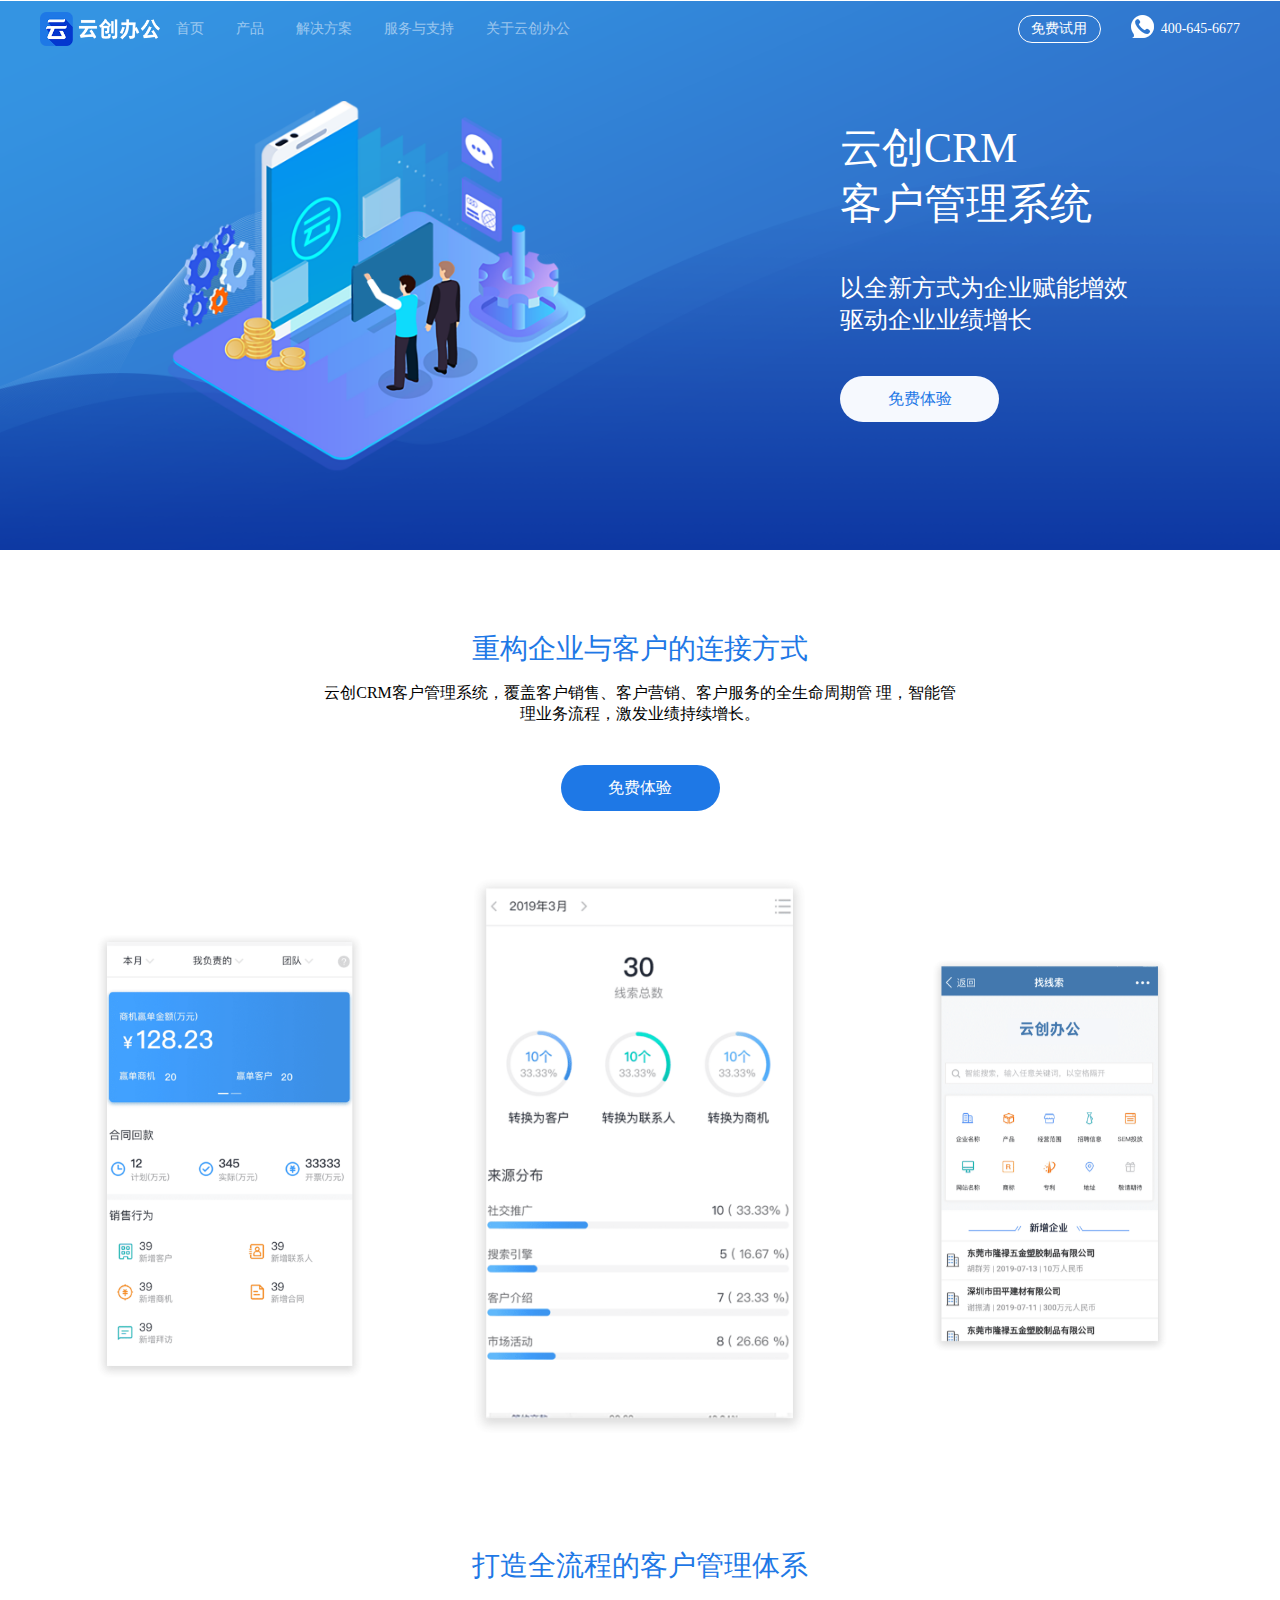
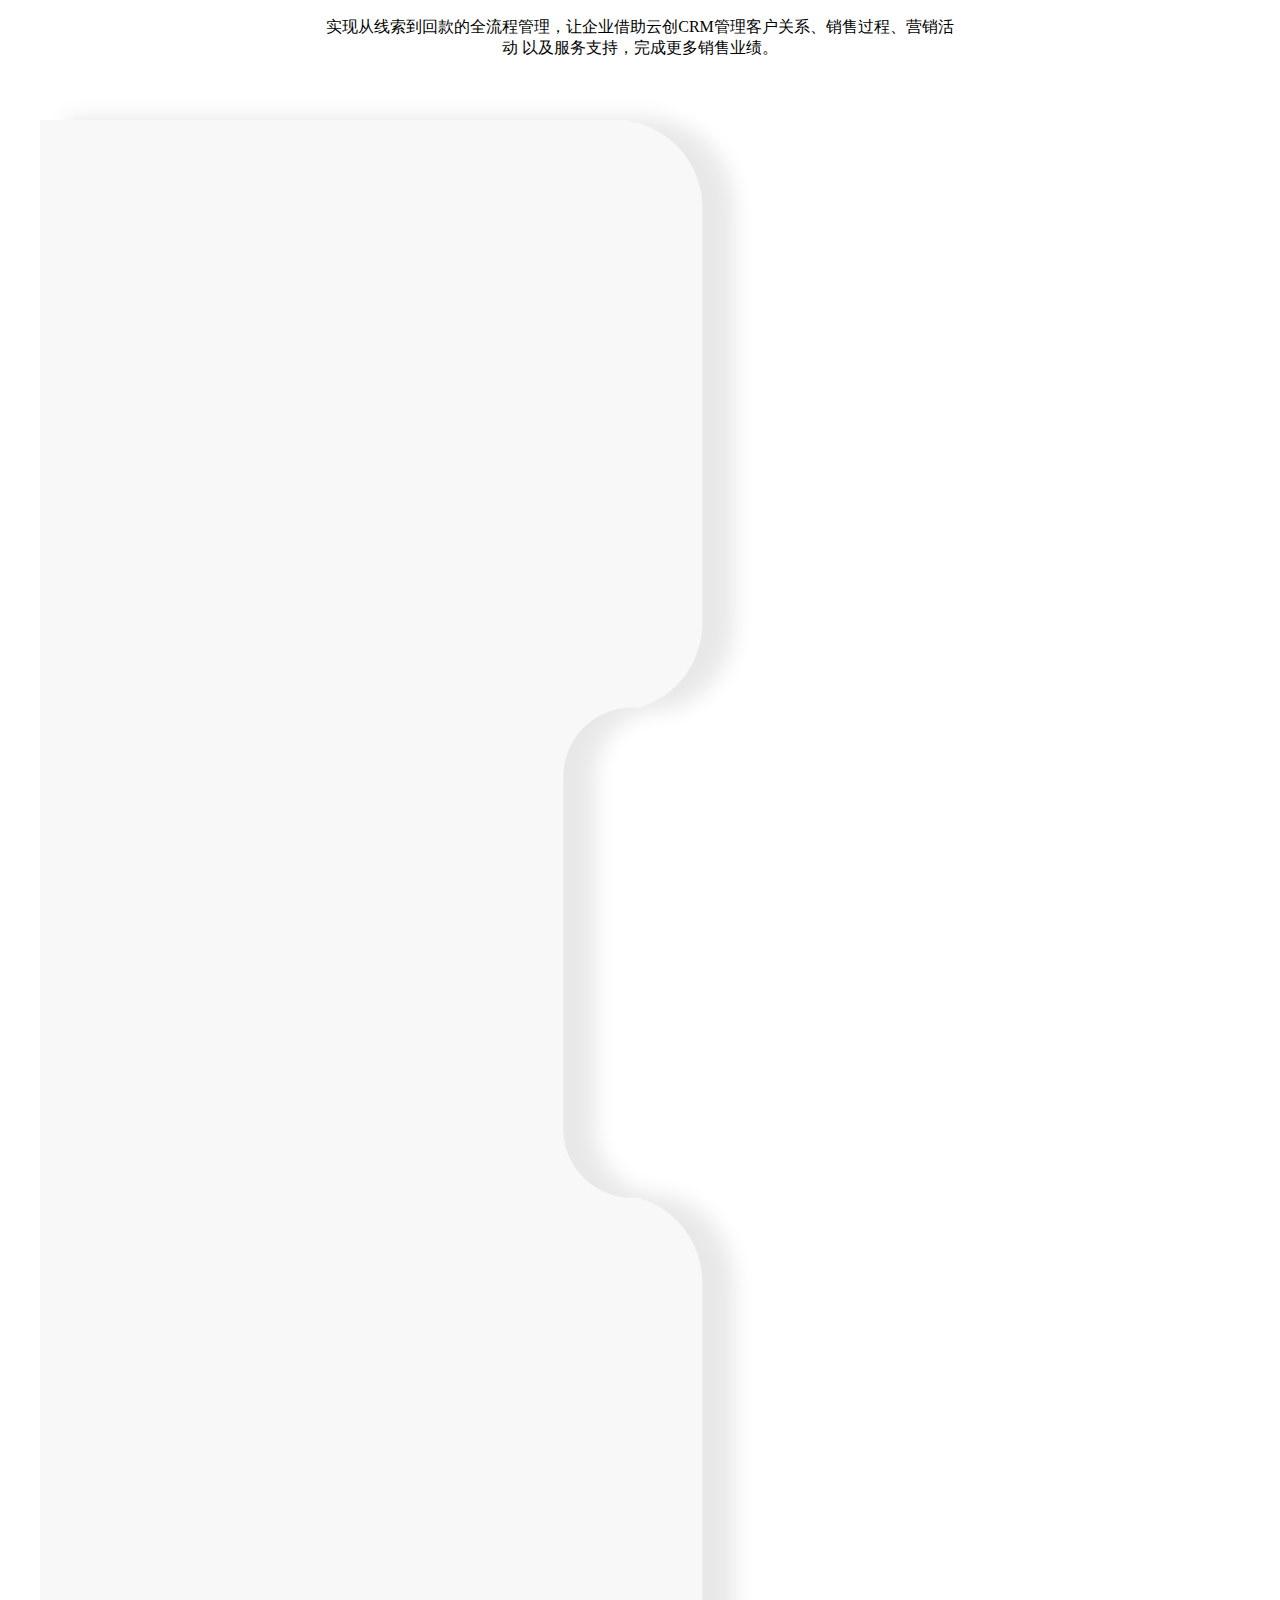
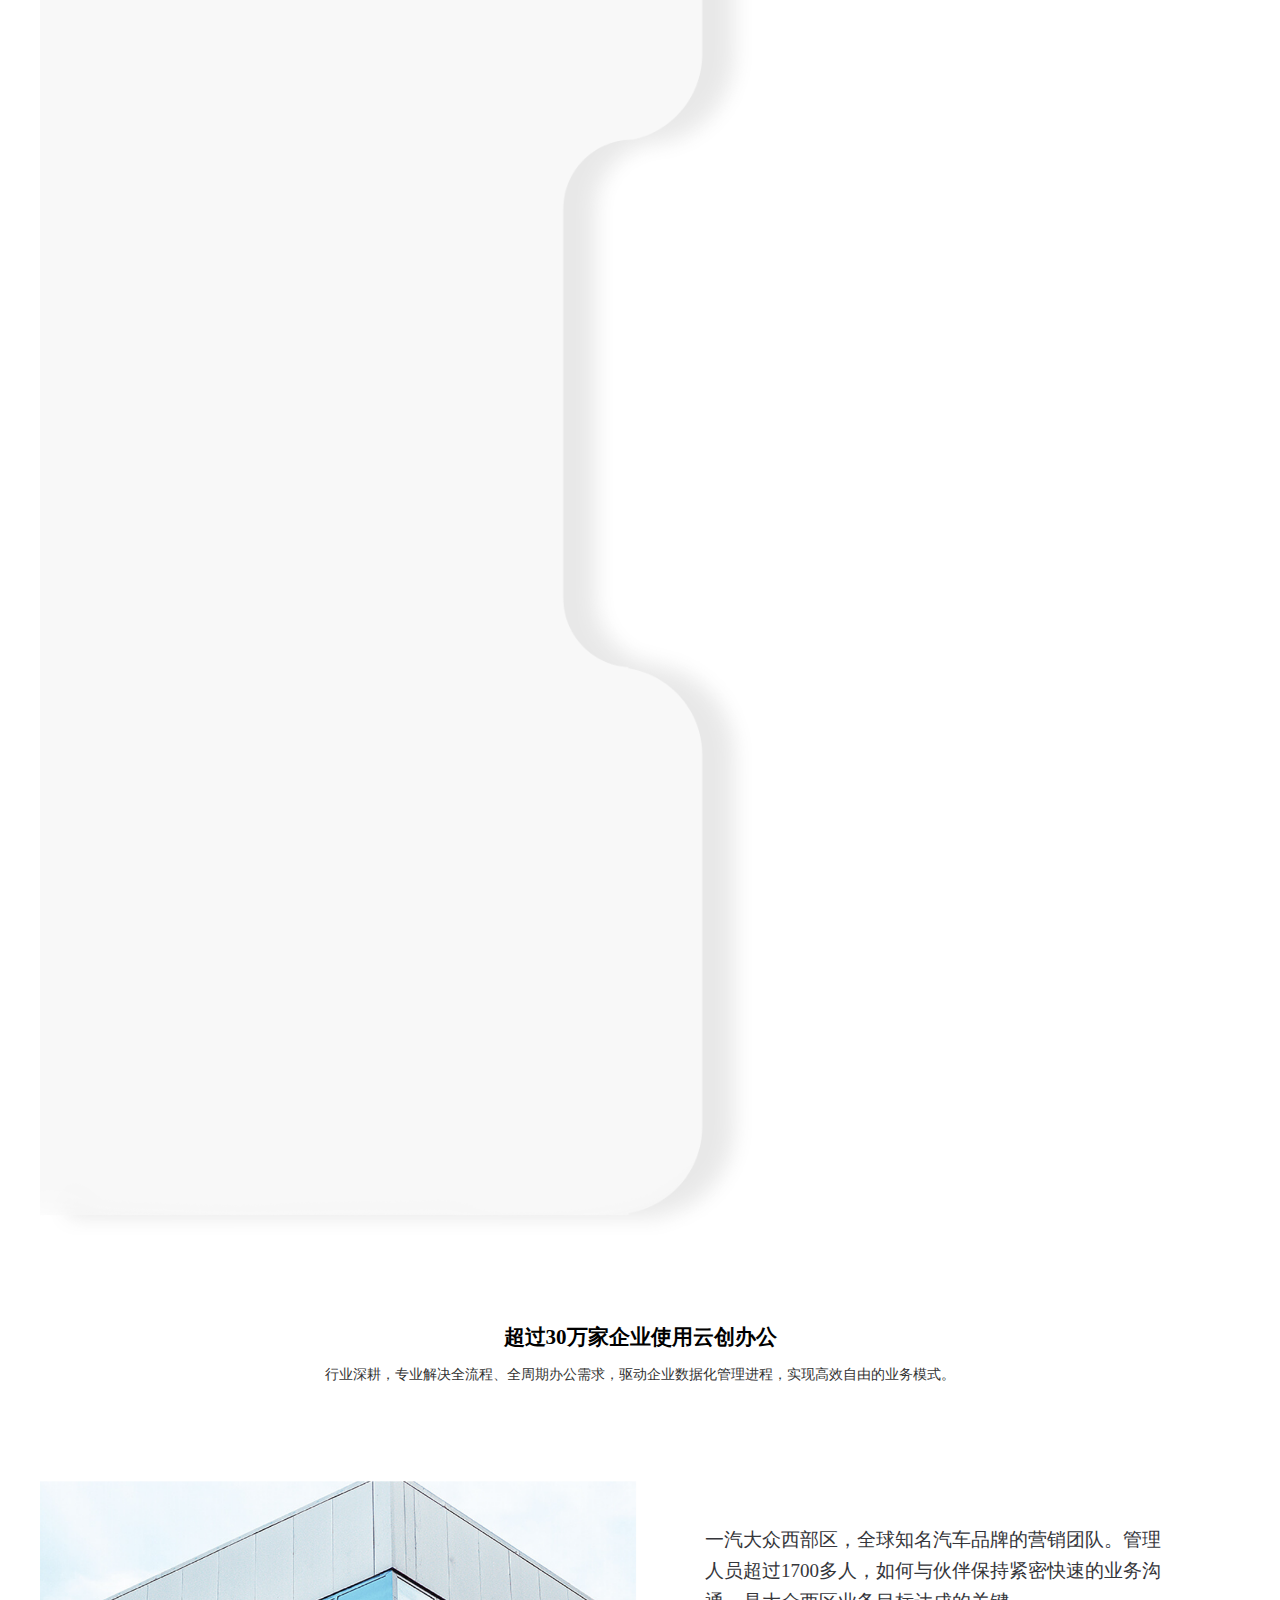
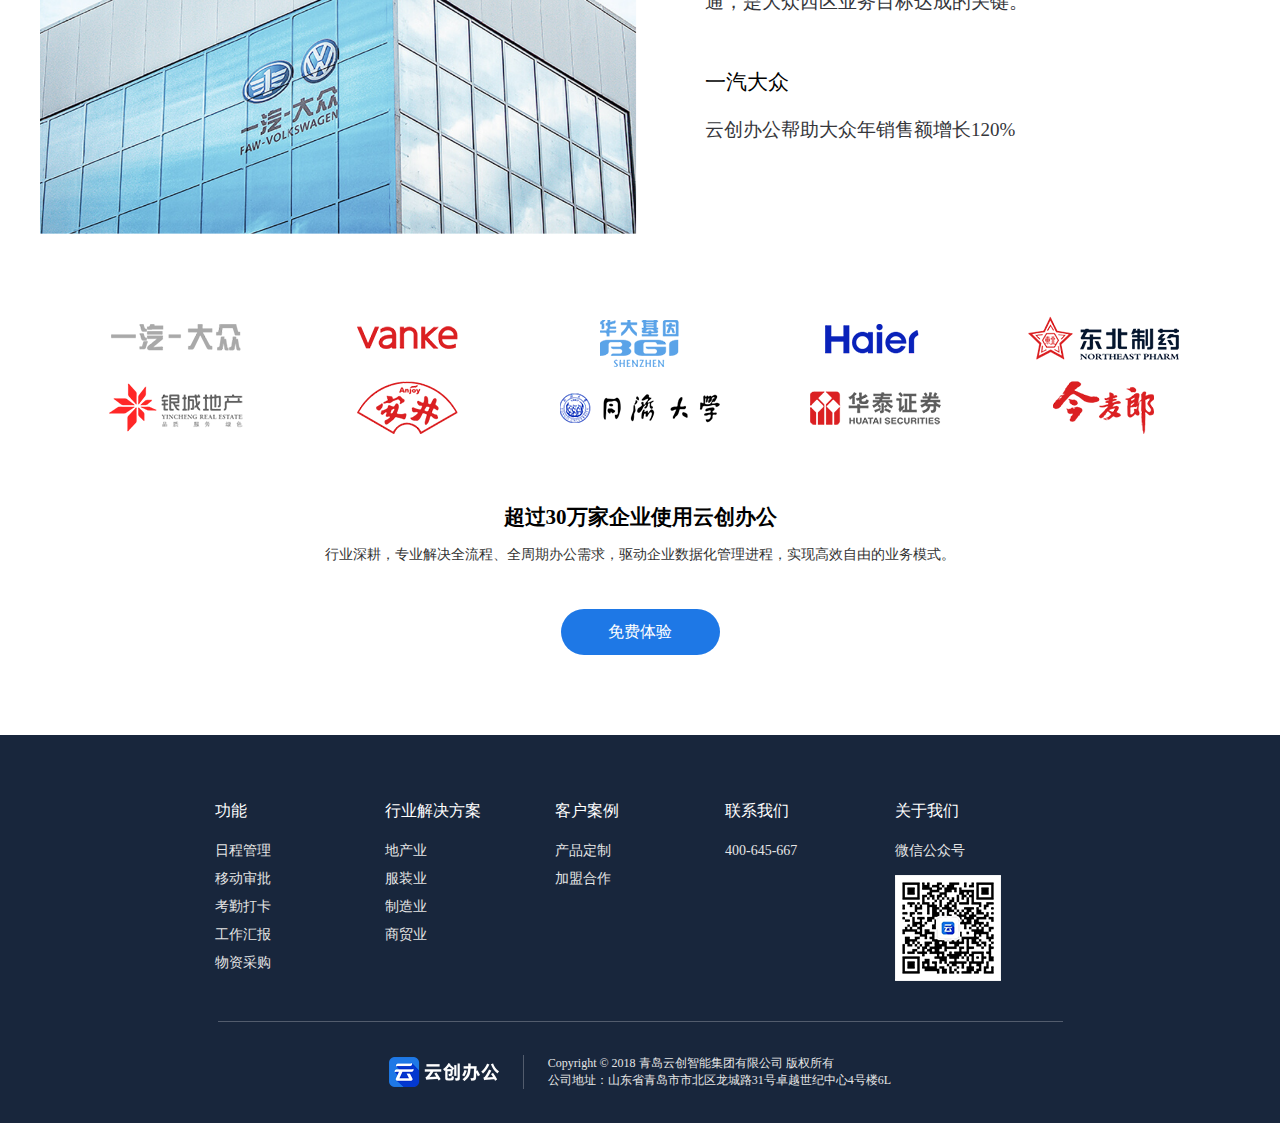
==== commit 284a5372: "背景" ====
--- a/CRM.html
+++ b/CRM.html
@@ -59,7 +59,7 @@
     <div class="contianer">
         <div id="header" class="header">
         </div>
-        <div class="content" style="background: url('./images/CRM/bg.png') no-repeat;background-size: cover">
+        <div class="content" style="background: url('./images/CRM/bg.png') no-repeat center center;background-size: cover">
             <div class="content_title_box">
                 <div class="content_title" style="right: 160px">
                     <h2>云创CRM</h2>
--- a/css/contentStyle_pc.css
+++ b/css/contentStyle_pc.css
@@ -32,8 +32,9 @@
 body {
   font-size: 14px;
   color: #333;
-  min-width: 1366px;
-  margin: 0;
+  min-width: 1200px;
+  /* max-width: 1800px; */
+  margin: 0 auto;
   padding: 0;
 }
 .main{
--- a/css/OA_header.css
+++ b/css/OA_header.css
@@ -96,7 +96,7 @@
     border-radius:14px;
     font-size: 14px;
     text-align: center;
-    line-height: 28px;
+    line-height: 26px;
 }
 .phone p{
     font-weight:400;
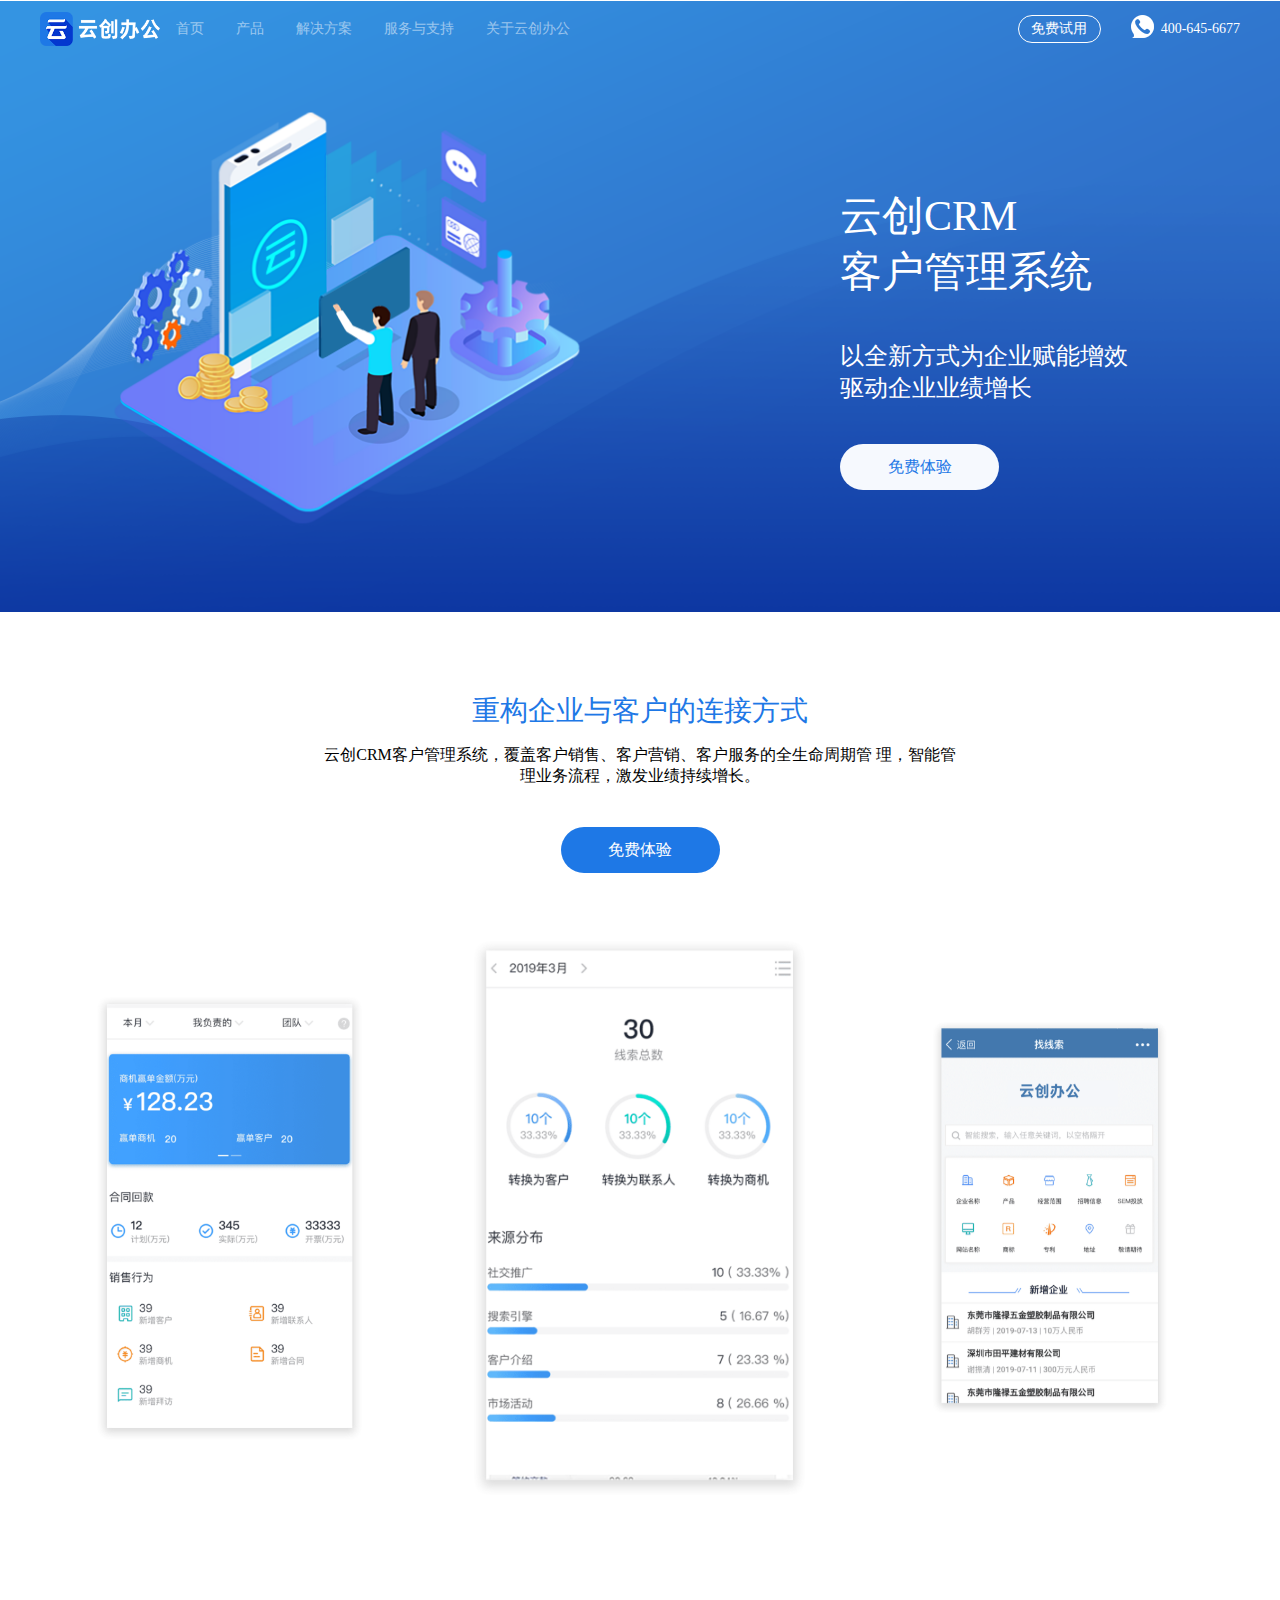
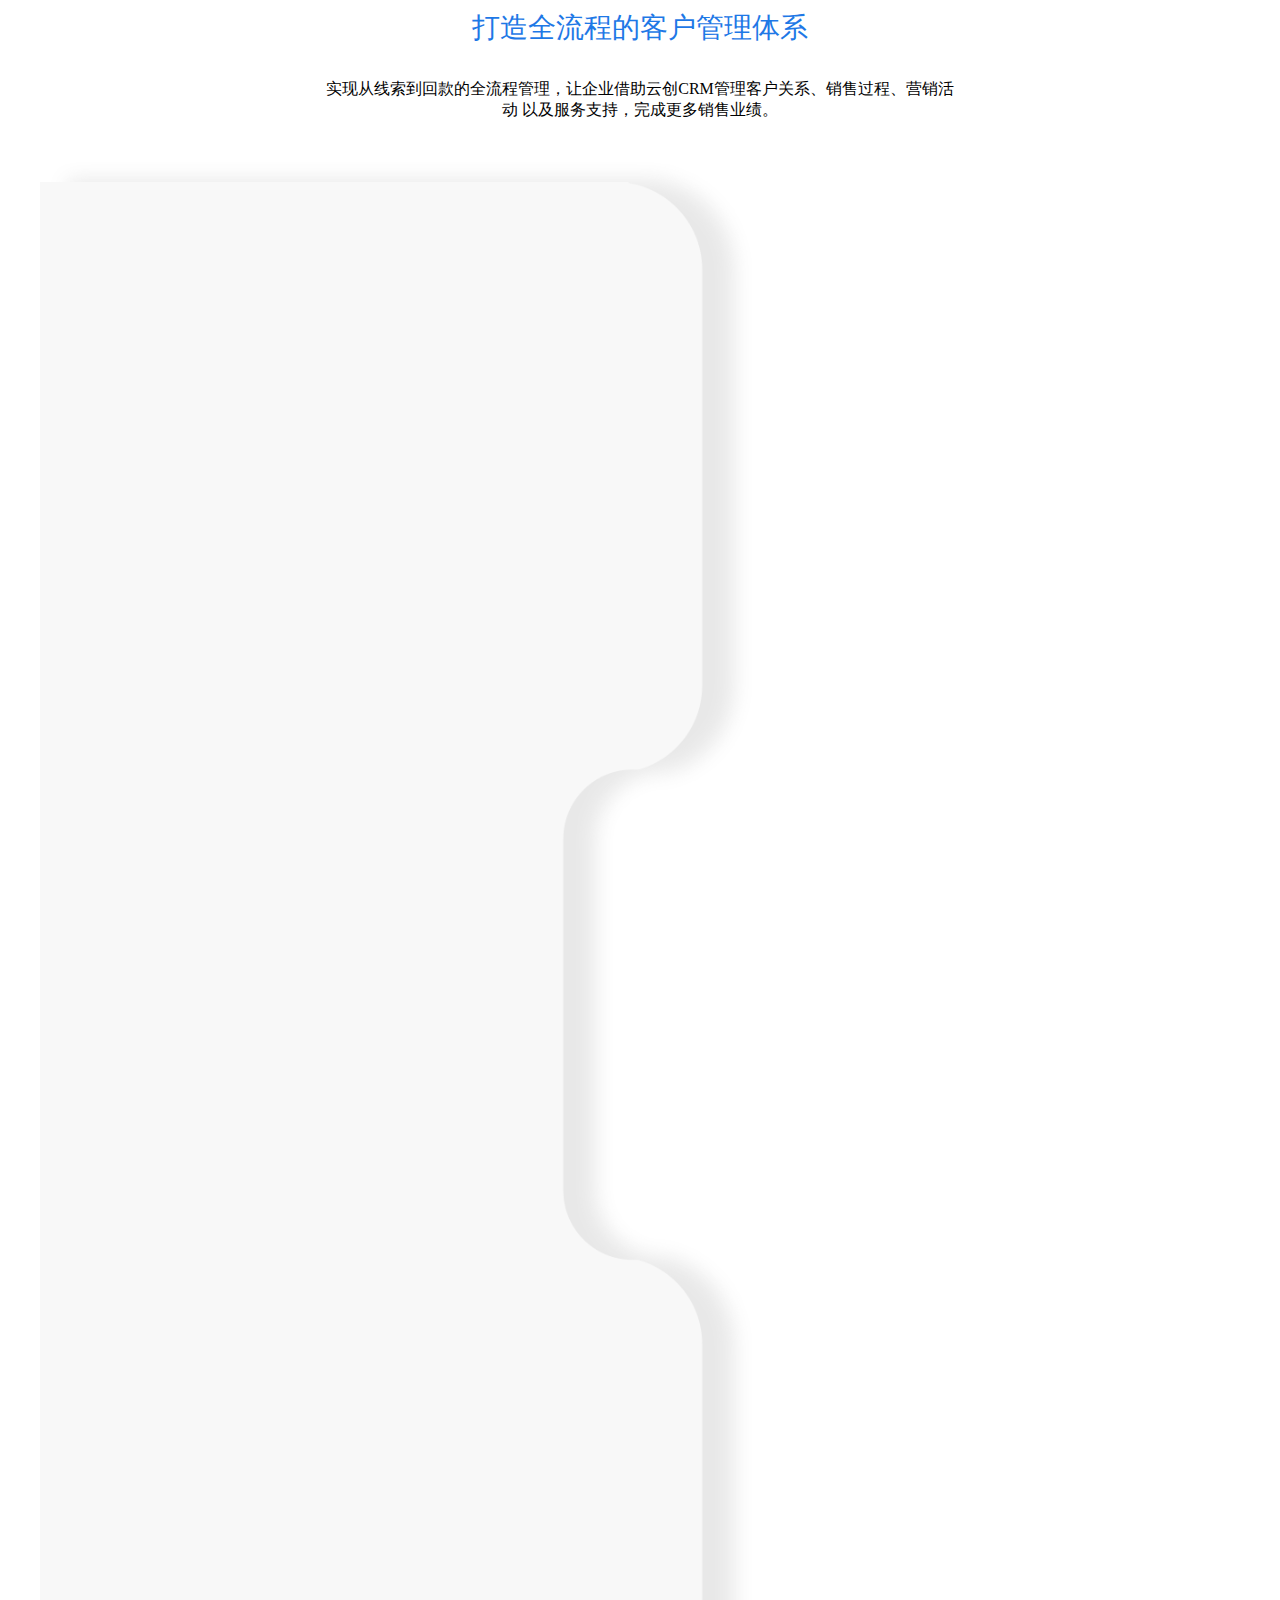
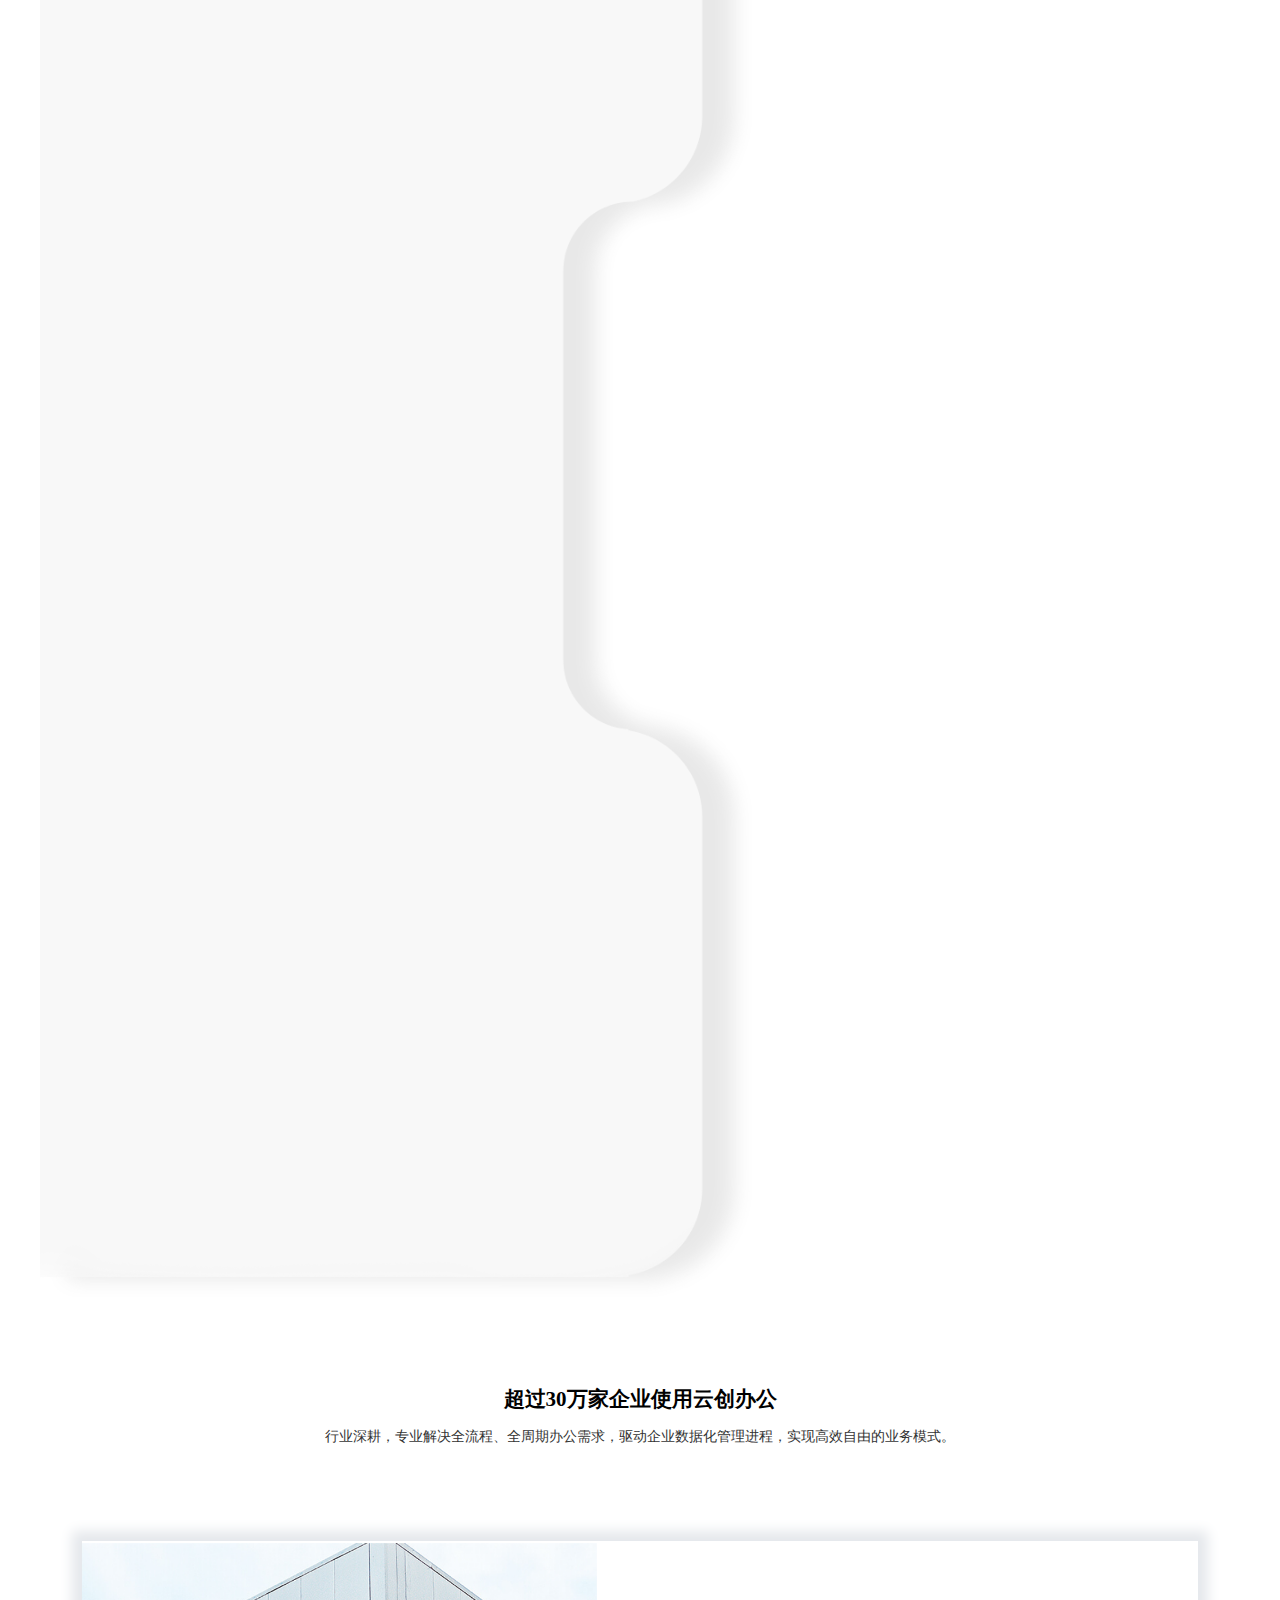
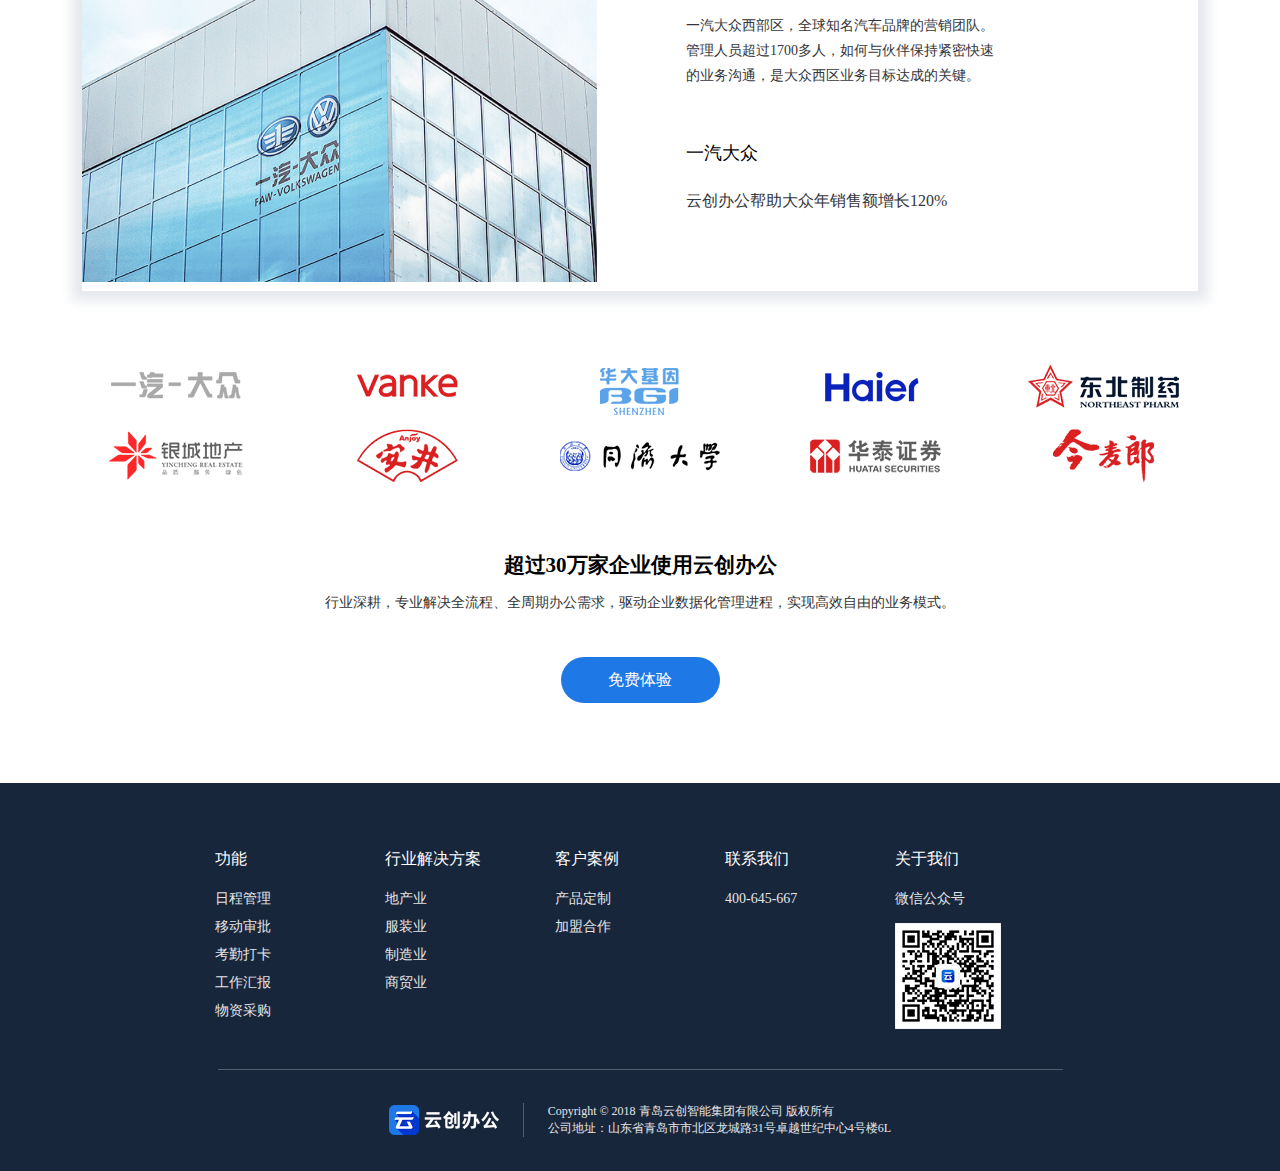
==== commit 2802f30b: "细节修改" ====
--- a/CRM.html
+++ b/CRM.html
@@ -61,7 +61,7 @@
         </div>
         <div class="content" style="background: url('./images/CRM/bg.png') no-repeat center center;background-size: cover">
             <div class="content_title_box">
-                <div class="content_title" style="right: 160px">
+                <div class="content_title" style="right: 160px;top: 188px">
                     <h2>云创CRM</h2>
                     <h2>客户管理系统</h2>
                     <p>
@@ -106,29 +106,12 @@
             <p>实现从线索到回款的全流程管理，让企业借助云创CRM管理客户关系、销售过程、营销活动
                 以及服务支持，完成更多销售业绩。</p>
             <script>
-                // $(function () {
-                //     new Swiper(".swiper-container", {
-
-                //         //默认功能属性
-                //         speed: 300,
-                //         slidesPerView: 3,
-                //         spaceBetween: 0,
-                //         slidesPerGroup: 1,
-                //         loop: true,
-                //         autoplay: true,
-
-                //         //分页索引
-                //         pagination: {
-                //             el: ".swiper-pagination",
-                //             clickable: true
-                //         },
-                //     });
-                // })
                 var swiper = new Swiper('.swiper-container', {
                     slidesPerView: 3,
                     spaceBetween: 30,
                     centeredSlides: true,
                     loop: true,
+                    autoplay:true,
                     pagination: {
                         el: '.swiper-pagination',
                         clickable: true,
@@ -155,7 +138,7 @@
                     </div>
                 </div>
 
-                <div class="OA_card OA_reverse">
+                <div class="OA_card OA_reverse card_mr">
                     <div class="opcity" id="rightout2" style="width: 445px;height: 264px;">
                         <img src="images/CRM/right2.png">
                     </div>
@@ -184,7 +167,7 @@
                         <img src="images/CRM/right3.png">
                     </div>
                 </div>
-                <div class="OA_card OA_reverse">
+                <div class="OA_card OA_reverse card_mr">
                     <div class="opcity" id="rightout4" style="width: 451px;height:331px">
                         <img src="images/CRM/right4.png">
                     </div>
--- a/css/OA.css
+++ b/css/OA.css
@@ -1,13 +1,18 @@
 /*=============主题============================= */
 
 
-
+.card_ml{
+    padding-left: 56px;
+}
+.card_mr{
+    padding-left: 154px !important
+}
 
 /* =========header结束============== */
 
 .content{
     width: 100%;
-    height: 550px;
+    height: 612px;
     margin: 0 auto;
 }
 .content_title_box{
@@ -25,7 +30,9 @@
     height: auto;
     position: absolute;
     top: 120px;
-    
+}
+.c_t_left{
+    left: 203px
 }
 .content_title_box .content_title h2{
     font-size:42px;
@@ -116,7 +123,7 @@
 .OA_reverse{
     flex-direction: row-reverse;
     padding-right:0px !important;
-    padding-left: 120px !important;
+    padding-left: 45px;
 }
 .OA_card_left{
     width: 297px;
@@ -146,6 +153,7 @@
     font-weight:300;
     color:rgba(1,1,1,1);
     line-height: 26px;
+    padding-right: 20px
 }
 .OA_card .OA_card_left .OA_content_btn{
     display: block;
--- a/css/OA_footer.css
+++ b/css/OA_footer.css
@@ -14,15 +14,22 @@
     
 }
 .brand_content{
-    height: 364px;
-    width: 100%;
-    background: #fff;
+    height: 350px;
+    /* width: 100%; */
+    /* background: #fff url("../images/index/shadow.png") no-repeat; */
+    /* background-size: 100% 100%; */
+    margin: 0 42px;
     margin-top: 95px;
     display: flex;
+    justify-content: space-between;
+    box-shadow: 0 0 12px 10px #e5e8ec;  
 }
 .brand_content_img{
     width: 50%;
     height: 100%;
+    margin-right: 86px;
+    display: flex;
+    align-items: center;
 }
 .brand_content_img img{
     width: 100%;
@@ -30,20 +37,27 @@
 
 }
 .brand_content_detail{
-    width: 50%;
+    width: 336px;
     height: 100%;
-    padding: 45px 65px 0px;
+    padding-top: 72px;
+    margin-right: 200px;
     text-align: left;
 }
-.brand_content_detail .f_c,.brand_content_detail .f_s{
+.brand_content_detail .f_c{
+    line-height:25px;
+    font-size:14px;
+    font-weight:300;
+    color:rgba(53,54,59,1);
+}
+.brand_content_detail .f_s{
     line-height:31px;
-    font-size:19px;
+    font-size:16px;
     font-weight:300;
     color:rgba(53,54,59,1);
 }
 .brand_content_detail .f_t{
-    font-size:21px;
-    font-family:Microsoft YaHei;
+    font-size:18px;
+    font-family:"Microsoft YaHei";
     font-weight:400;
     color:rgba(0,0,0,1);
     line-height:31px;
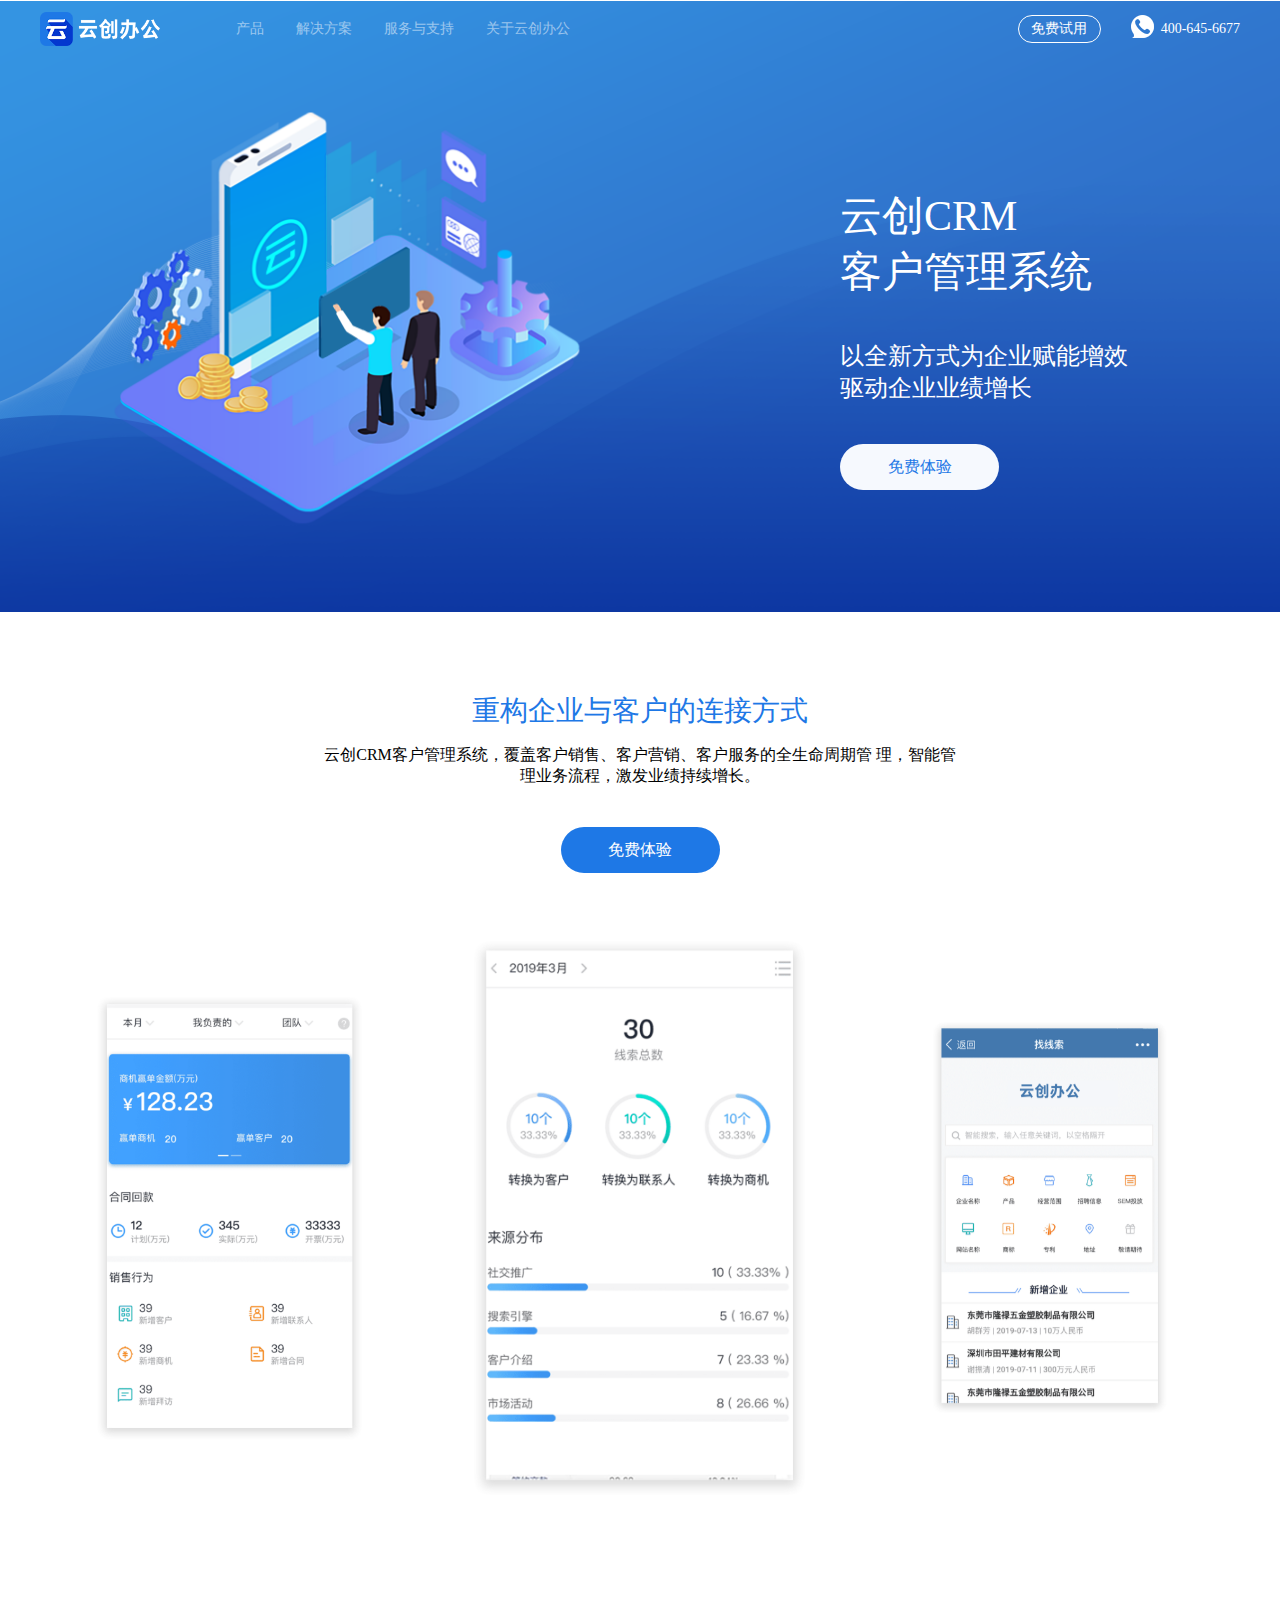
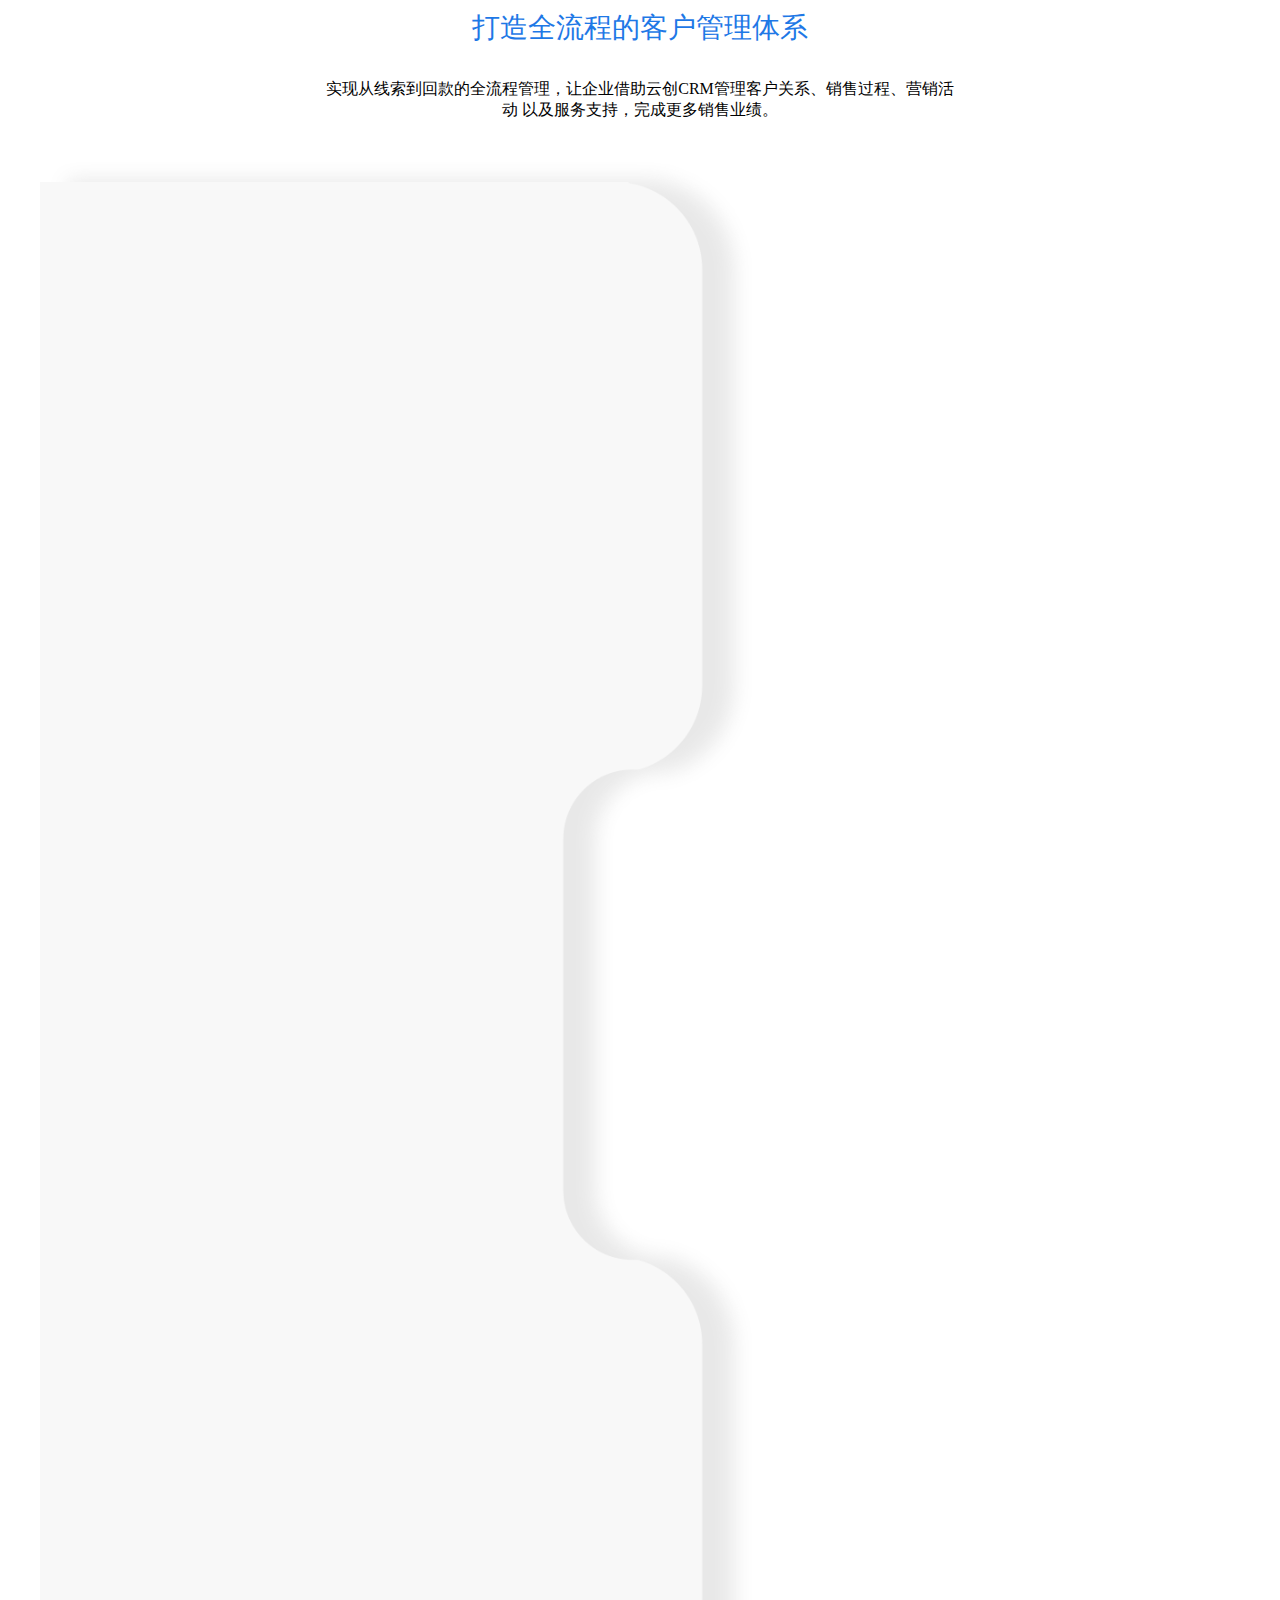
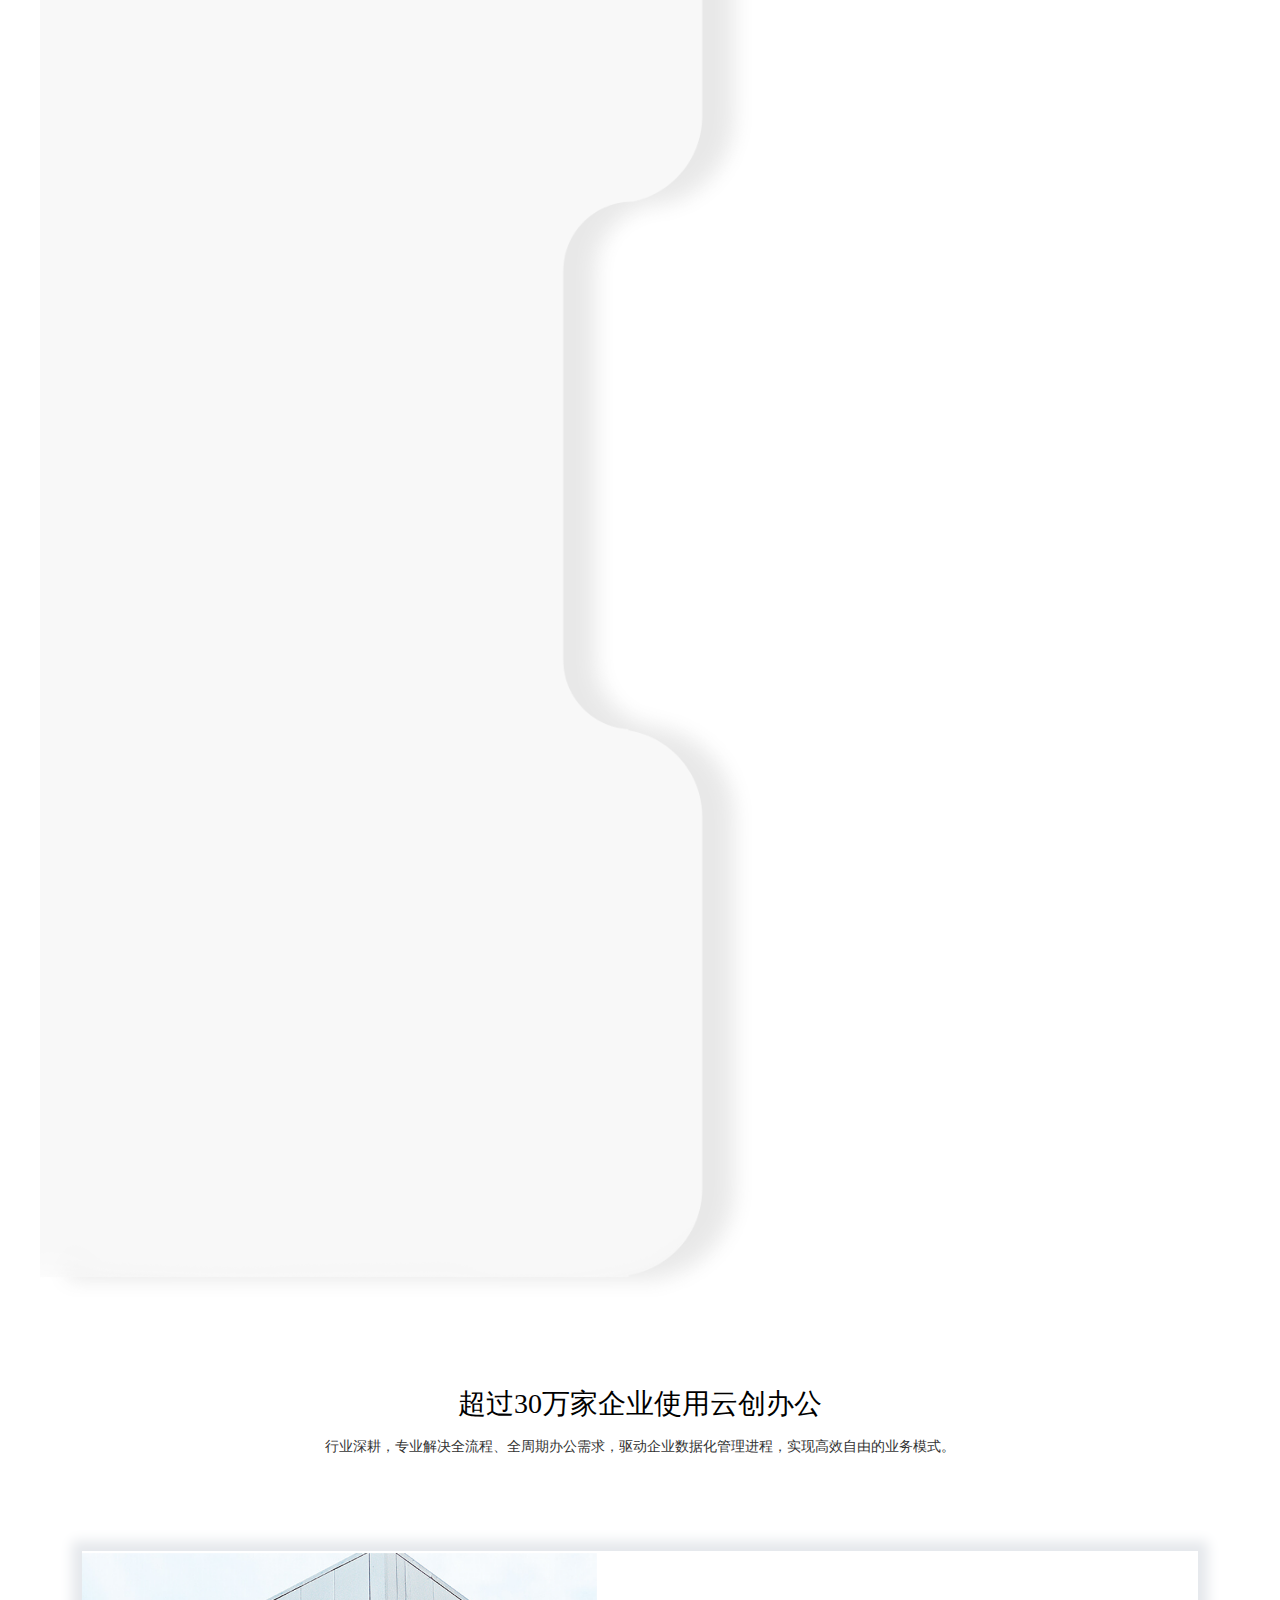
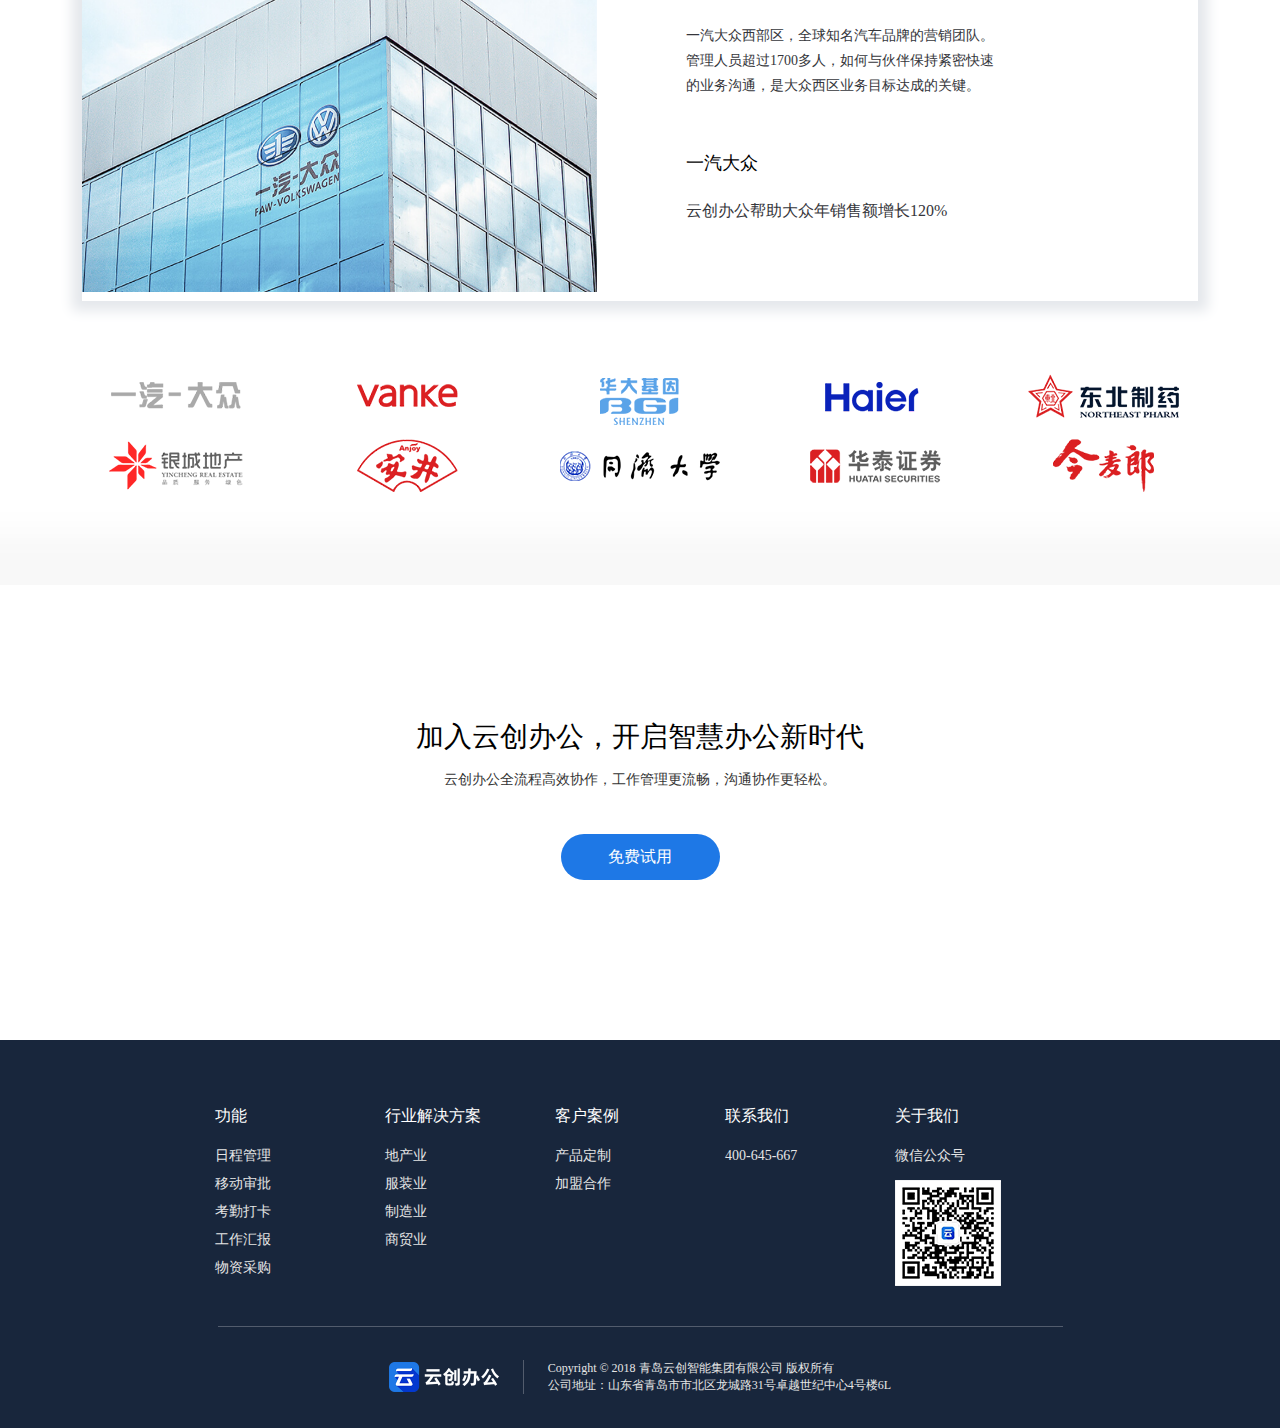
==== commit 225665e9: "最后一天" ====
--- a/CRM.html
+++ b/CRM.html
@@ -18,15 +18,10 @@
     <!-- <script src="js/swiper3.min.js"></script> -->
     <script src="js/global.js"></script>
     <style>
-        /* .swiper-container{
-            overflow-x: hidden;
-            height: 100% !important;
-        } */
         .swiper-container {
             width: 100%;
             height: 100%;
         }
-
         .swiper-slide {
             text-align: center;
             font-size: 18px;
@@ -47,9 +42,7 @@
             width: 337px;
             height: 581px;
         }
-
-        .swiper-slide-active,
-        .swiper-slide-duplicate-active {
+        .swiper-slide-active,.swiper-slide-duplicate-active {
             transform: scale(1);
         }
     </style>
@@ -67,7 +60,7 @@
                     <p>
                         以全新方式为企业赋能增效
                         <br /> 驱动企业业绩增长</p>
-                    <a class="primary tiyan_btn" style="background:rgba(246,249,254,1);" href="#">免费体验</a>
+                    <a class="primary tiyan_btn" style="background:rgba(246,249,254,1);" href="http://www.yunchuangbangong.com/experience.html">免费体验</a>
                 </div>
             </div>
         </div>
@@ -75,7 +68,7 @@
             <h2 class="primary">重构企业与客户的连接方式</h2>
             <p>云创CRM客户管理系统，覆盖客户销售、客户营销、客户服务的全生命周期管
                 理，智能管理业务流程，激发业绩持续增长。</p>
-            <a href="#" class="bg_primary tiyan_btn" style="color: #fff">免费体验</a>
+            <a href="http://www.yunchuangbangong.com/experience.html" class="bg_primary tiyan_btn" style="color: #fff">免费体验</a>
             <div class="swiper-container-solution" style="margin-bottom: 100px">
                 <div class="selected-solution">
                     <div>
@@ -131,7 +124,7 @@
                             客户360°全景画像，可集中管理客户
                             以及相关联系人，方便分析销售机会
                         </p>
-                        <a href="#" class="OA_content_btn">免费体验</a>
+                        <a href="http://www.yunchuangbangong.com/experience.html" class="OA_content_btn">免费体验</a>
                     </div>
                     <div class="opcity" id="leftout1" style="width: 463px;height: 308px;">
                         <img src="images/CRM/right1.png">
@@ -150,7 +143,7 @@
                             自动化追踪线索发展进度，寻找并审
                             查线索，全程可追溯，提升销售效率
                         </p>
-                        <a href="#" class="OA_content_btn">免费体验</a>
+                        <a href="http://www.yunchuangbangong.com/experience.html" class="OA_content_btn">免费体验</a>
                     </div>
 
                 </div>
@@ -161,7 +154,7 @@
                         <p class="OA_subtitle">有效跟踪推进快</p>
                         <p class="OA_content">自定义客户标签，有效追踪商机进展，
                             推进快速结单，实现销售精细化管理 </p>
-                            <a href="#" class="OA_content_btn">免费体验</a>
+                            <a href="http://www.yunchuangbangong.com/experience.html" class="OA_content_btn">免费体验</a>
                     </div>
                     <div class="OA_card_right opcity" id="leftout3" style="width:377px;height:380px">
                         <img src="images/CRM/right3.png">
@@ -178,7 +171,7 @@
                         <p class="OA_content">可设置工作流规则，快速响应来自
                             客户的服务
                             请求，流程自动化，更易把控销售节奏</p>
-                            <a href="#" class="OA_content_btn">免费体验</a>
+                            <a href="http://www.yunchuangbangong.com/experience.html" class="OA_content_btn">免费体验</a>
                     </div>
 
                 </div>
@@ -190,7 +183,7 @@
                         <p class="OA_content">可灵活创建管理订单，追溯历史
                             数据，确保产品交付和数据准确
                             推进快速结单 </p>
-                            <a href="#" class="OA_content_btn">免费体验</a>
+                            <a href="http://www.yunchuangbangong.com/experience.html" class="OA_content_btn">免费体验</a>
                     </div>
                     <div id="leftout5" class="opcity" style="width: 426px;height:304px">
                         <img src="images/CRM/right5.png">
--- a/css/OA_header.css
+++ b/css/OA_header.css
@@ -68,6 +68,10 @@
     position: relative;
     opacity: 0.5;
    
+}
+.menu_box>li:first-child{
+    opacity: 0;
+    z-index: -1;
 }
 .menu_box>li:hover{
     opacity: 1;
--- a/css/OA_footer.css
+++ b/css/OA_footer.css
@@ -81,6 +81,23 @@
     /* width: 100%; */
     cursor: pointer;
 }
+.brand_b_h{
+    color: #000;
+    margin-bottom: 15px;
+    font-size:28px;
+    font-family:"Microsoft YaHei";
+    font-weight:400;
+}
+
+.brand_yinying{
+    width: 100%;
+    height: 341px;
+    background: url('../images/index/yinying2.png');
+    background-size: 100% 100%;
+    position: absolute;
+    bottom: 843px;
+    z-index: -1;
+}
 /* =================================== */
 .footer{
     width: 100%;
